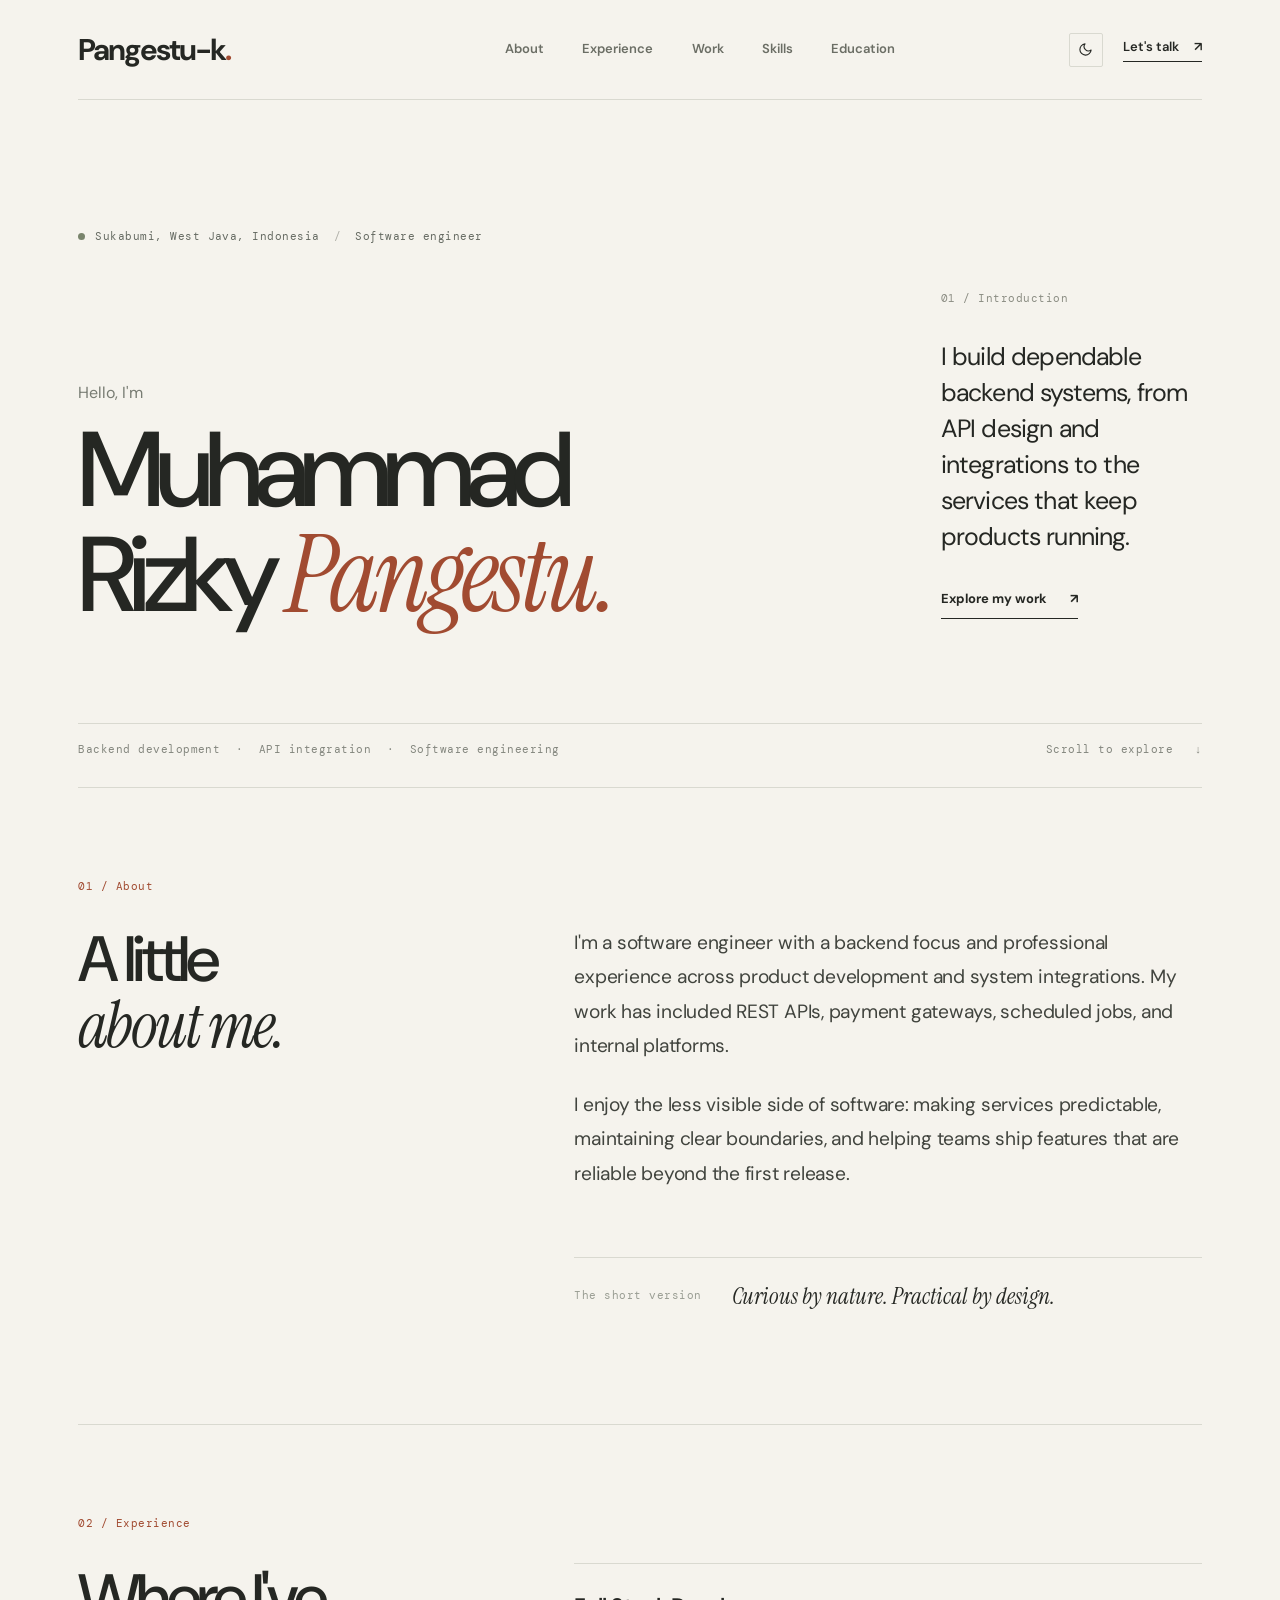
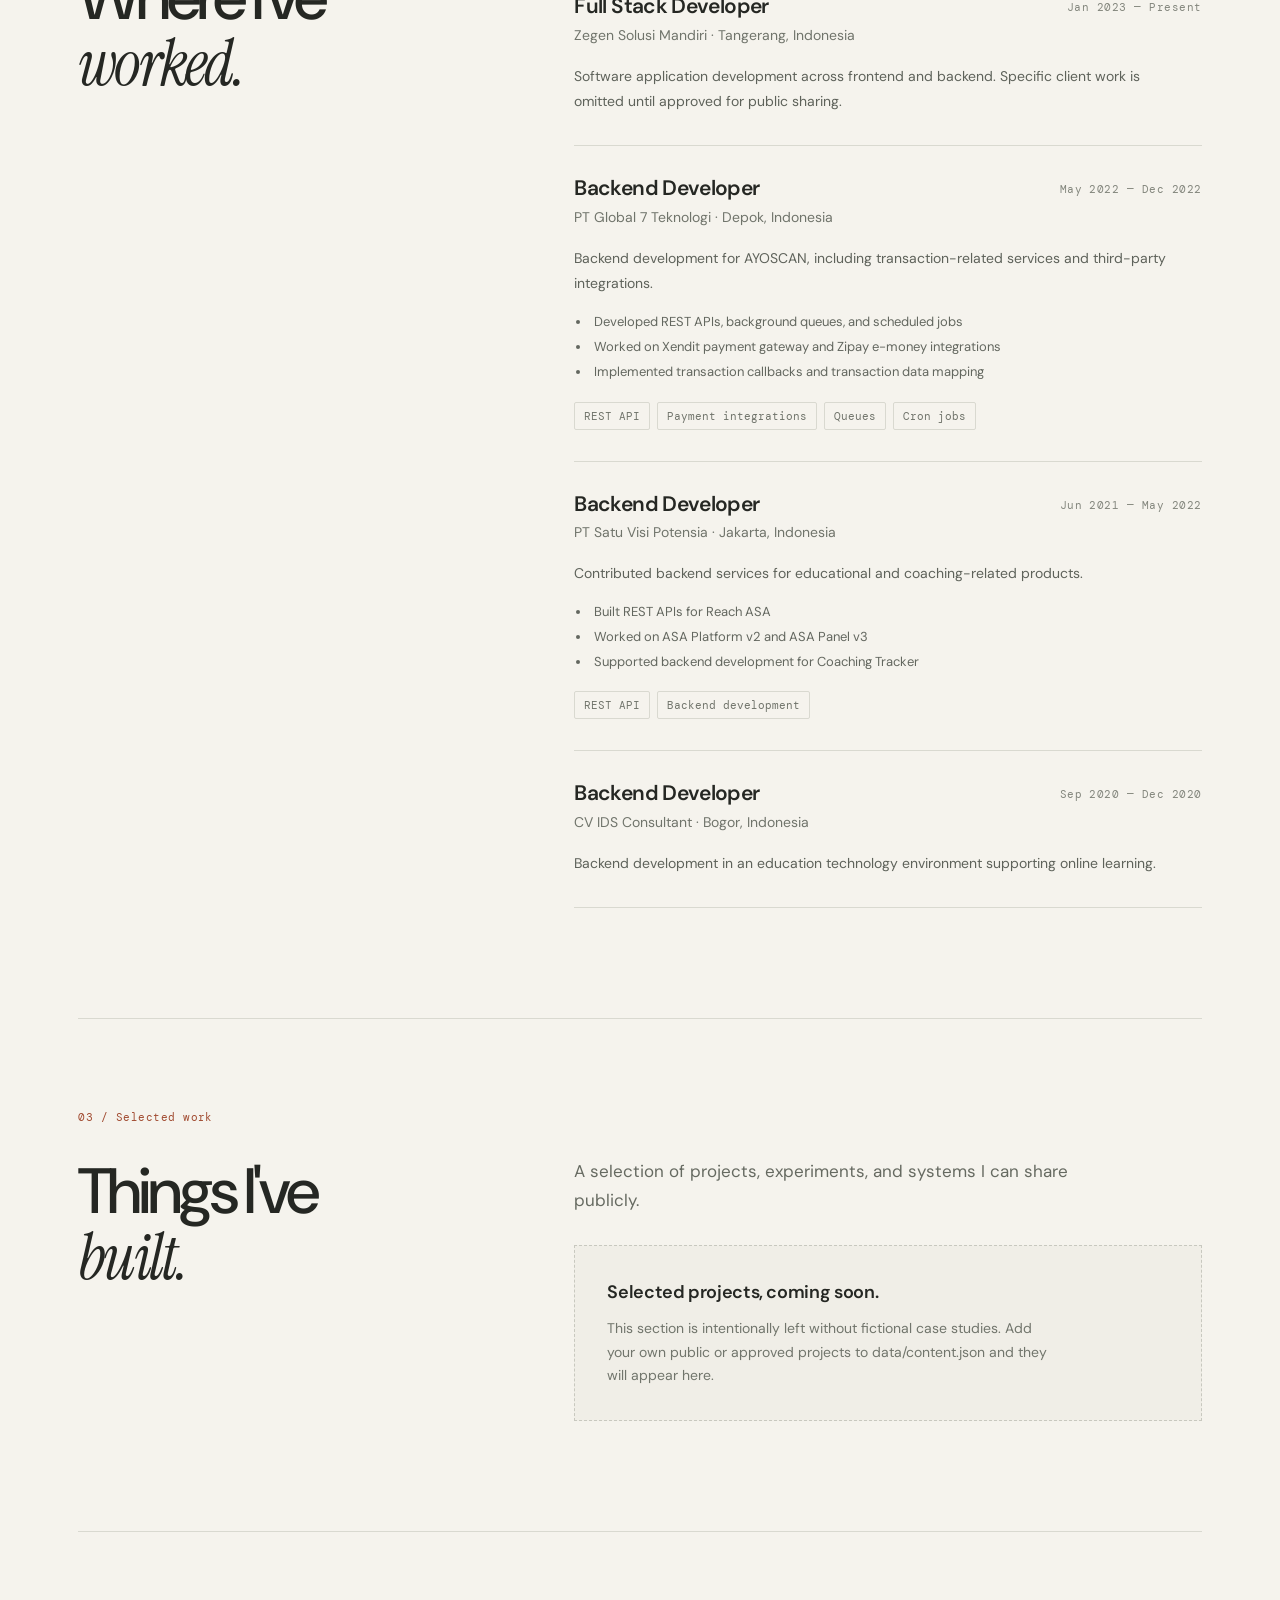
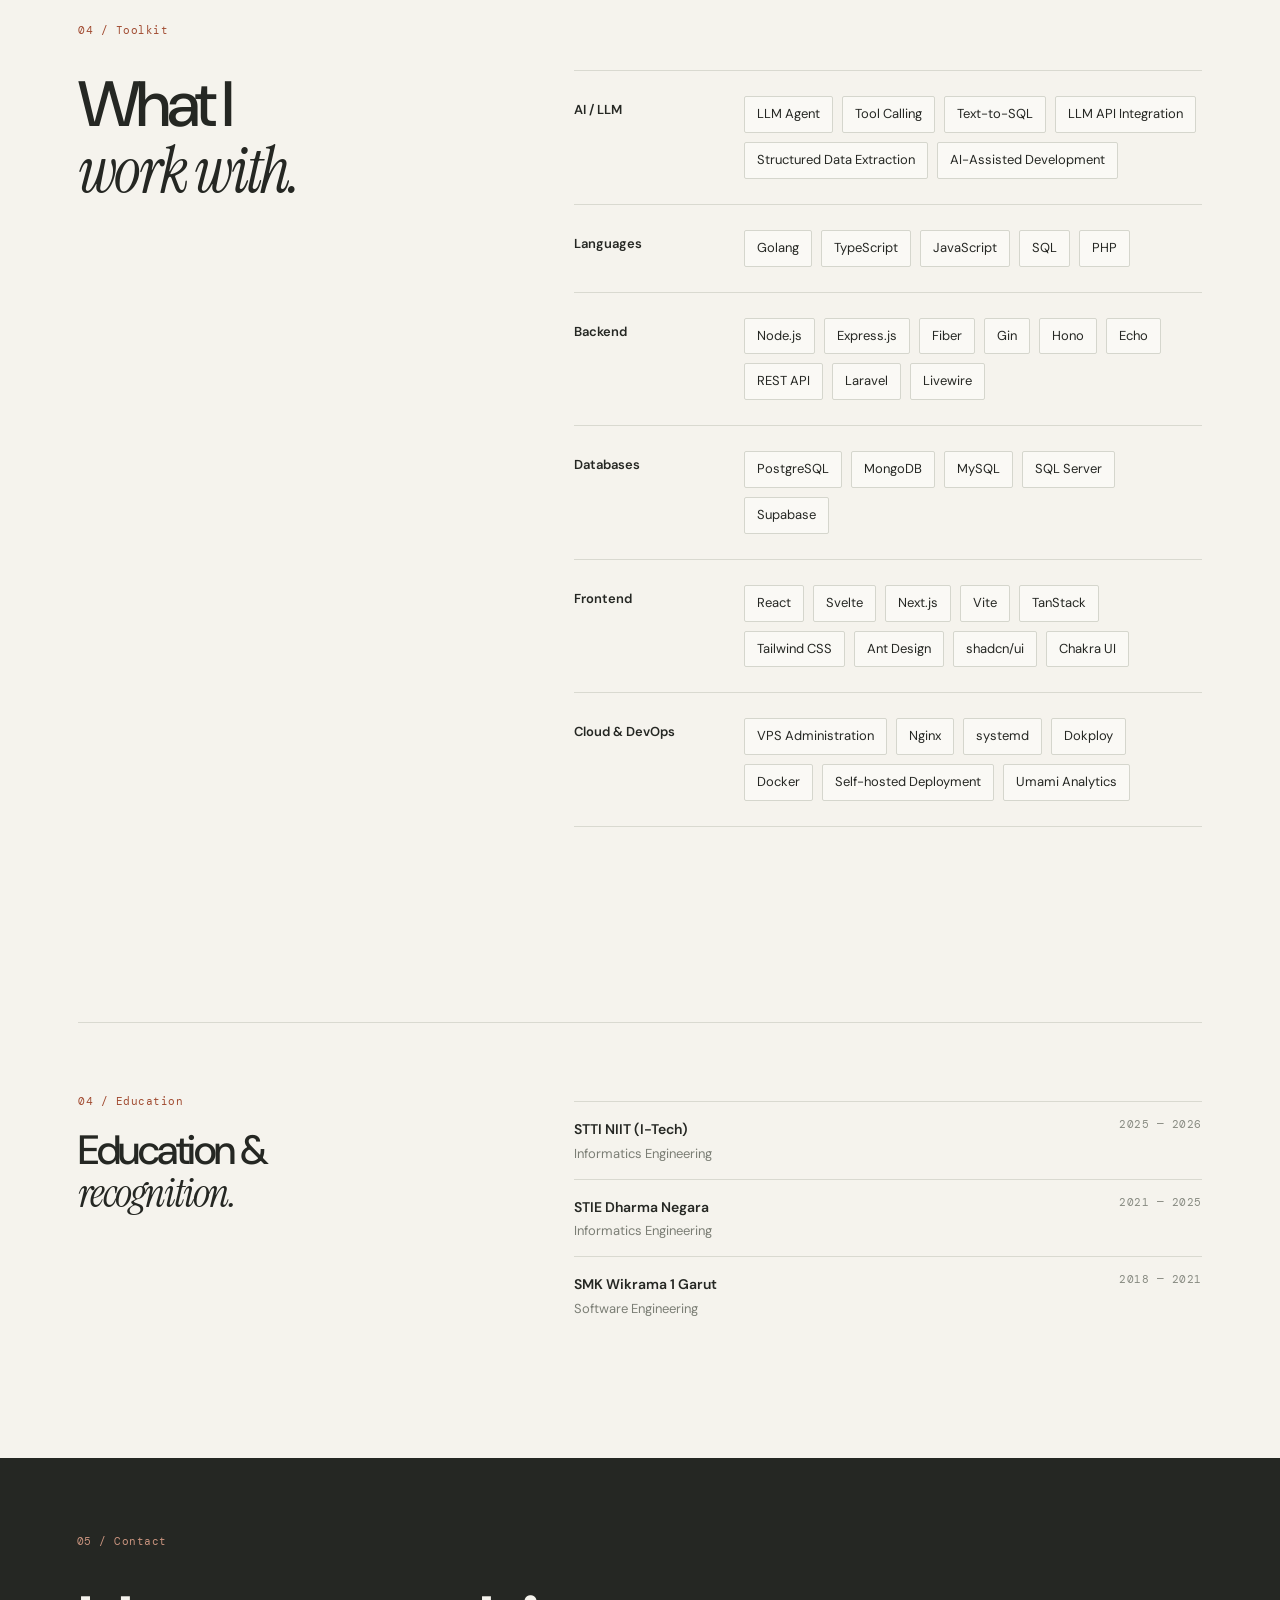
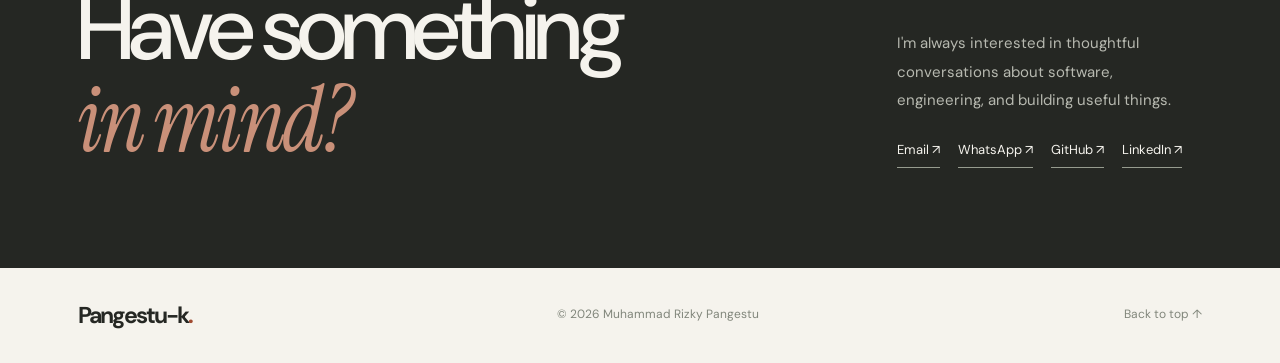
==== index.html @ a6babdf3 "feat: Add education section and refactor theme toggle layout" ====
<!doctype html>
<html lang="en">
<head>
  <meta charset="utf-8">
  <meta name="viewport" content="width=device-width,initial-scale=1">
  <meta name="theme-color" content="#f5f3ed">
  <meta name="description" content="Portfolio of Muhammad Rizky Pangestu, backend developer and software engineer.">
  <meta property="og:type" content="website">
  <meta property="og:title" content="Muhammad Rizky Pangestu — Software Engineer">
  <meta property="og:description" content="Backend engineering, experience, selected work, and technical skills.">
  <title>Muhammad Rizky Pangestu — Software Engineer</title>
  <link rel="icon" href="assets/favicon.svg" type="image/svg+xml">
  <script>(function(){try{var t=localStorage.getItem('theme');if(t!=='dark'&&t!=='light'){t=window.matchMedia('(prefers-color-scheme: dark)').matches?'dark':'light'}document.documentElement.setAttribute('data-theme',t)}catch(e){}})();</script>
  <link rel="stylesheet" href="styles.css">
  <script src="main.js" defer></script>
</head>
<body>
  <a class="skip-link" href="#main">Skip to content</a>
  <div class="site-shell">
    <header class="topbar" id="top">
      <a href="#top" class="wordmark" aria-label="Back to top">Pangestu-k<span class="wordmark-dot">.</span></a>
      <nav class="navigation" aria-label="Main navigation">
        <a href="#about">About</a>
        <a href="#experience">Experience</a>
        <a href="#work">Work</a>
        <a href="#skills">Skills</a>
        <a href="#education">Education</a>
      </nav>
      <div class="topbar-actions">
        <button class="theme-toggle" id="theme-toggle" type="button" aria-label="Switch to dark mode" aria-pressed="false">
          <svg class="icon-moon" viewBox="0 0 24 24" fill="none" stroke="currentColor" stroke-width="1.8" stroke-linecap="round" stroke-linejoin="round" aria-hidden="true"><path d="M21 12.79A9 9 0 1 1 11.21 3 7 7 0 0 0 21 12.79z"/></svg>
          <svg class="icon-sun" viewBox="0 0 24 24" fill="none" stroke="currentColor" stroke-width="1.8" stroke-linecap="round" stroke-linejoin="round" aria-hidden="true"><circle cx="12" cy="12" r="4"/><path d="M12 2v2m0 16v2M4.93 4.93l1.41 1.41m11.32 11.32 1.41 1.41M2 12h2m16 0h2M4.93 19.07l1.41-1.41M17.66 6.34l1.41-1.41"/></svg>
        </button>
        <a class="nav-contact" href="#contact">Let's talk <span aria-hidden="true">↗</span></a>
      </div>
    </header>
    <main id="main">
      <section class="hero" aria-labelledby="hero-title">
        <div class="hero-eyebrow"><span class="signal" aria-hidden="true"></span><span id="profile-location">Indonesia</span><span class="eyebrow-divider">/</span> Software engineer</div>
        <div class="hero-grid">
          <div>
            <p class="hero-kicker">Hello, I'm</p>
            <h1 id="hero-title">Muhammad<br>Rizky <em>Pangestu.</em></h1>
          </div>
          <div class="hero-aside"><span class="aside-index">01 / Introduction</span><p class="hero-intro" id="hero-intro">Building dependable systems for real-world products.</p><a class="text-link" href="#work">Explore my work <span aria-hidden="true">↗</span></a></div>
        </div>
        <div class="hero-bottom"><span>Backend development <span class="separator">·</span> API integration <span class="separator">·</span> Software engineering</span><span class="scroll-hint">Scroll to explore <span aria-hidden="true">↓</span></span></div>
      </section>
      <section class="section about-section" id="about" aria-labelledby="about-heading">
        <div class="section-heading"><span class="section-number">01 / About</span><h2 id="about-heading">A little<br><em>about me.</em></h2></div>
        <div class="section-content"><div id="about-text" class="prose"><p>I build backend systems and software integrations.</p></div><div class="about-bottom"><span class="micro-label">The short version</span><p>Curious by nature. Practical by design.</p></div></div>
      </section>
      <section class="section experience-section" id="experience" aria-labelledby="experience-heading">
        <div class="section-heading"><span class="section-number">02 / Experience</span><h2 id="experience-heading">Where I've<br><em>worked.</em></h2></div>
        <div class="section-content"><div id="experience-list" class="experience-list" aria-live="polite"></div></div>
      </section>
      <section class="section work-section" id="work" aria-labelledby="work-heading">
        <div class="section-heading"><span class="section-number">03 / Selected work</span><h2 id="work-heading">Things I've<br><em>built.</em></h2></div>
        <div class="section-content"><p class="section-lead">A selection of projects, experiments, and systems I can share publicly.</p><div id="projects-list" class="projects-list"></div></div>
      </section>
      <section class="section skills-section" id="skills" aria-labelledby="skills-heading">
        <div class="section-heading"><span class="section-number">04 / Toolkit</span><h2 id="skills-heading">What I<br><em>work with.</em></h2></div>
        <div class="section-content"><div class="skills-list" id="skills-list"></div></div>
        <div class="additional-block" id="education"><div class="additional-heading"><span class="section-number">04 / Education</span><h3>Education &amp;<br><em>recognition.</em></h3></div><div class="additional-content"><div id="education-list"></div><div id="recognition-list"></div></div></div>
      </section>
      <section class="contact-section" id="contact" aria-labelledby="contact-heading"><span class="section-number">05 / Contact</span><div class="contact-layout"><h2 id="contact-heading">Have something<br><em>in mind?</em></h2><div class="contact-side"><p>I'm always interested in thoughtful conversations about software, engineering, and building useful things.</p><div id="contact-links" class="contact-links"></div></div></div></section>
    </main>
    <footer class="footer"><a href="#top" class="footer-brand">Pangestu-k<span>.</span></a><span>© <span id="year"></span> Muhammad Rizky Pangestu</span><a href="#top">Back to top ↑</a></footer>
  </div>
  <noscript><p class="noscript">This portfolio needs JavaScript to display content from its JSON file.</p></noscript>
</body>
</html>
---- styles.css ----
@import url('https://fonts.googleapis.com/css2?family=DM+Sans:wght@400;500;600;700&family=DM+Mono:wght@400;500&family=Instrument+Serif:ital@0;1&display=swap');
:root{--paper:#f5f3ed;--ink:#252723;--muted:#777a72;--line:#d9d9d0;--accent:#a14b31;--white:#fffdf9;--sans:'DM Sans',Arial,sans-serif;--serif:'Instrument Serif',Georgia,serif;--mono:'DM Mono',monospace}
*{box-sizing:border-box}html{scroll-behavior:smooth;scroll-padding-top:88px}body{margin:0;background:var(--paper);color:var(--ink);font:16px/1.6 var(--sans);-webkit-font-smoothing:antialiased}a{color:inherit;text-decoration:none}button{font:inherit}a:focus-visible,button:focus-visible{outline:2px solid var(--accent);outline-offset:5px}::selection{background:#e2bba9;color:#281a13}.site-shell{max-width:1540px;margin:auto;padding:0 clamp(24px,6.1vw,100px)}.skip-link{position:absolute;top:-80px;left:20px;padding:10px 18px;background:var(--ink);color:#fff;z-index:100}.skip-link:focus{top:10px}.topbar{height:100px;display:flex;align-items:center;justify-content:space-between;border-bottom:1px solid var(--line);gap:18px}.wordmark{font-size:30px;font-weight:700;letter-spacing:-2px;line-height:1}.wordmark-dot,.footer-brand span{color:var(--accent)}.navigation{display:flex;gap:clamp(18px,3vw,45px);margin-left:9%}.navigation a,.nav-contact{font-size:13px;font-weight:600}.navigation a{color:#6b6e65;transition:color .2s}.navigation a:hover,.nav-contact:hover{color:var(--accent)}.nav-contact{border-bottom:1px solid var(--ink);padding-bottom:4px;white-space:nowrap}.nav-contact span{margin-left:12px}.hero{padding:clamp(65px,10vw,146px) 0 28px;min-height:660px;display:flex;flex-direction:column;justify-content:space-between}.hero-eyebrow,.section-number,.micro-label,.aside-index,.scroll-hint,.hero-bottom,.project-number,.project-kind,.experience-date,.education-date{font-family:var(--mono);font-size:11px;letter-spacing:.045em}.hero-eyebrow{display:flex;align-items:center;gap:10px;color:#656a62}.signal{width:7px;height:7px;background:#79846c;border-radius:50%}.eyebrow-divider{color:#b0b0a9;margin:0 4px}.hero-grid{display:grid;grid-template-columns:minmax(0,1.7fr) minmax(230px,.55fr);gap:55px;align-items:end;margin-top:38px}.hero-kicker{font-size:16px;color:#787c73;margin:0 0 12px}h1,h2,h3,p{margin-top:0}.hero h1{font-weight:500;letter-spacing:-.075em;line-height:.99;font-size:clamp(70px,8.3vw,132px);margin:0}.hero h1 em,.section h2 em,.contact-section h2 em{font-family:var(--serif);font-weight:400;letter-spacing:-.043em}.hero h1 em{color:var(--accent)}.hero-aside{padding-bottom:9px}.aside-index{color:#8b8d83}.hero-intro{font-size:clamp(19px,2vw,25px);line-height:1.44;letter-spacing:-.033em;margin:30px 0}.text-link{display:inline-flex;align-items:center;gap:23px;font-size:13px;font-weight:700;border-bottom:1px solid var(--ink);padding-bottom:8px}.text-link:hover{color:var(--accent);border-color:var(--accent)}.hero-bottom{margin-top:95px;border-top:1px solid var(--line);padding-top:17px;display:flex;justify-content:space-between;color:#83867e}.separator{padding:0 8px}.scroll-hint{white-space:nowrap}.scroll-hint span{margin-left:14px}.section{border-top:1px solid var(--line);padding:90px 0 110px;display:grid;grid-template-columns:minmax(235px,.85fr) minmax(0,1.4fr);gap:clamp(40px,9vw,160px)}.section-number{display:block;color:var(--accent);margin-bottom:32px}.section h2,.contact-section h2{font-weight:500;letter-spacing:-.062em;font-size:clamp(47px,5vw,78px);line-height:1.03;margin:0}.section-content{padding-top:48px}.prose p{font-size:clamp(17px,1.5vw,20px);line-height:1.8;letter-spacing:-.012em;margin-bottom:24px;color:#41443e}.about-bottom{display:flex;align-items:center;gap:30px;border-top:1px solid var(--line);margin-top:65px;padding-top:20px}.micro-label{color:#999d93;white-space:nowrap}.about-bottom p{margin:0;font-family:var(--serif);font-size:23px;font-style:italic}.experience-list{border-top:1px solid var(--line)}.experience-item{border-bottom:1px solid var(--line);padding:29px 0 31px}.experience-header{display:grid;grid-template-columns:1fr auto;align-items:start;gap:12px}.experience-role{font-size:21px;font-weight:600;letter-spacing:-.03em;line-height:1.3;margin:0 0 3px}.experience-company{color:#70746b;font-size:14px}.experience-date{color:#83867d;white-space:nowrap;text-align:right;margin-top:6px}.experience-description{font-size:14px;color:#5e625a;max-width:600px;line-height:1.8;margin:18px 0 0}.highlights{padding-left:17px;margin:14px 0 0;color:#63675f;font-size:13px;line-height:1.9}.highlights li{padding-left:3px}.pill-row{display:flex;flex-wrap:wrap;gap:7px;margin-top:17px}.pill{font:11px var(--mono);color:#70746b;border:1px solid #d9d9d0;padding:6px 9px;border-radius:2px}.section-lead{font-size:17px;color:#666a61;line-height:1.7;margin-bottom:30px;max-width:500px}.projects-list{display:grid;gap:14px}.project-card{border:1px solid var(--line);background:#faf9f4;padding:25px 26px;transition:border-color .2s,transform .2s}.project-card:hover{border-color:#a9a99f;transform:translateY(-2px)}.project-top{display:flex;justify-content:space-between;gap:12px}.project-number,.project-kind{color:var(--accent)}.project-title{font-size:25px;letter-spacing:-.04em;font-weight:600;margin:19px 0 10px}.project-description{font-size:14px;color:#62665e;line-height:1.75}.project-links{display:flex;gap:20px;margin-top:20px}.project-links a{font-size:12px;font-weight:700;text-decoration:underline;text-underline-offset:5px}.empty-projects{background:#f0eee7;border:1px dashed #c8c8bf;padding:32px}.empty-projects strong{font-size:18px;font-weight:600;letter-spacing:-.02em}.empty-projects p{font-size:14px;color:#71756c;max-width:440px;margin:10px 0 0;line-height:1.7}.skill-group{display:grid;grid-template-columns:155px 1fr;gap:15px;padding:25px 0;border-bottom:1px solid var(--line)}.skill-group:first-child{border-top:1px solid var(--line)}.skill-group h3{font-size:13px;font-weight:600;margin:4px 0}.skill-items{display:flex;flex-wrap:wrap;gap:9px}.skill-item{font-size:13px;padding:7px 12px;border:1px solid #d5d6cd;background:#faf9f5;border-radius:2px}.additional-block{grid-column:1/-1;display:grid;grid-template-columns:minmax(235px,.85fr) minmax(0,1.4fr);gap:clamp(40px,9vw,160px);align-items:start;border-top:1px solid var(--line);margin-top:80px;padding-top:70px}.additional-block h3{font-weight:500;letter-spacing:-.06em;font-size:clamp(32px,3.2vw,50px);line-height:1.05;margin:0}.additional-block h3 em{font-family:var(--serif);font-weight:400;letter-spacing:-.043em}.additional-heading .section-number{margin-bottom:18px}.additional-content{padding-top:8px}.education-item{display:grid;grid-template-columns:1fr auto;gap:15px;padding:14px 0;border-top:1px solid var(--line)}.education-item strong{font-size:14px;font-weight:600}.education-item p{margin:2px 0 0;font-size:13px;color:#7b7e75}.education-date{color:#888b82}.recognition{padding-top:20px;color:#666a61;font-size:13px}.recognition strong{color:var(--ink)}.contact-section{background:var(--ink);color:var(--paper);padding:75px clamp(24px,6vw,80px) 100px;margin:15px calc(-1 * clamp(24px,6.1vw,100px)) 0}.contact-section .section-number{color:#c8937e}.contact-layout{display:grid;grid-template-columns:1.5fr .6fr;gap:55px;align-items:end}.contact-section h2{font-size:clamp(60px,7vw,106px)}.contact-section h2 em{color:#c99079}.contact-side p{color:#b7b9b0;font-size:15px;line-height:1.9}.contact-links{display:flex;flex-wrap:wrap;gap:18px;margin-top:25px}.contact-links a{font-size:13px;border-bottom:1px solid #969b8e;padding-bottom:6px}.contact-links a:hover{color:#dfae95}.footer{min-height:95px;display:flex;align-items:center;justify-content:space-between;gap:15px;font-size:12px;color:#81867b}.footer-brand{font-size:23px;font-weight:700;letter-spacing:-2px;color:var(--ink)}.footer a:last-child:hover{color:var(--accent)}.noscript{padding:20px;text-align:center} @media(max-width:900px){.hero-grid{grid-template-columns:1fr;gap:45px}.hero{min-height:auto}.hero-aside{max-width:470px}.hero-intro{margin:16px 0 20px}.section{grid-template-columns:1fr;gap:10px;padding:75px 0}.section-content{padding-top:16px}.section-number{margin-bottom:20px}.additional-block{grid-template-columns:1fr;gap:14px;margin-top:50px;padding-top:50px}.contact-layout{grid-template-columns:1fr}.hero-bottom{margin-top:75px}}@media(max-width:610px){.site-shell{padding:0 22px}.topbar{height:auto;flex-wrap:wrap;row-gap:0;padding-bottom:14px}.wordmark{font-size:24px}.navigation{order:3;width:100%;justify-content:space-between;gap:8px;margin:14px 0 0;padding-top:13px}.navigation a{font-size:11px;white-space:nowrap}.nav-contact{font-size:12px}.theme-toggle{width:30px;height:30px}.hero{padding:74px 0 26px}.hero h1{font-size:clamp(53px,13.2vw,80px)}.hero-grid{gap:29px}.hero-bottom{display:block;margin-top:60px;line-height:2}.scroll-hint{display:none}.section{padding:65px 0 75px}.section h2{font-size:59px}.experience-header{grid-template-columns:1fr}.experience-date{text-align:left;margin-top:3px}.skill-group{grid-template-columns:1fr;gap:8px}.contact-section{margin-left:-22px;margin-right:-22px;padding:65px 22px 75px}.contact-section h2{font-size:clamp(54px,11.5vw,78px)}.footer{flex-wrap:wrap;padding:22px 0;justify-content:flex-start}.footer a:last-child{margin-left:auto}.about-bottom{align-items:flex-start;flex-direction:column;gap:8px}}@media(prefers-reduced-motion:reduce){html{scroll-behavior:auto}*,*:before,*:after{transition:none!important;animation:none!important}}
.theme-toggle{background:none;border:1px solid var(--line);color:var(--ink);width:34px;height:34px;display:inline-flex;align-items:center;justify-content:center;cursor:pointer;border-radius:2px;padding:0;transition:color .2s,border-color .2s}.theme-toggle:hover{color:var(--accent);border-color:var(--accent)}.theme-toggle svg{width:15px;height:15px}.icon-sun{display:none}[data-theme="dark"] .icon-sun{display:block}[data-theme="dark"] .icon-moon{display:none}.topbar-actions{display:flex;align-items:center;gap:20px}body{transition:background-color .3s,color .3s}
[data-theme="dark"]{color-scheme:dark;--paper:#151713;--ink:#e4e2d8;--line:#2f322a;--accent:#c98d6b}
[data-theme="dark"] ::selection{background:#55372a;color:#f2e5da}[data-theme="dark"] .skip-link{color:#151713}[data-theme="dark"] .navigation a{color:#9fa296}[data-theme="dark"] .hero-eyebrow{color:#9a9d90}[data-theme="dark"] .signal{background:#8a957c}[data-theme="dark"] .eyebrow-divider{color:#5f6158}[data-theme="dark"] .hero-kicker{color:#9da094}[data-theme="dark"] .aside-index{color:#94968c}[data-theme="dark"] .hero-bottom{color:#8f9287}[data-theme="dark"] .prose p{color:#c6c4b9}[data-theme="dark"] .micro-label{color:#7f8276}[data-theme="dark"] .experience-company{color:#a2a598}[data-theme="dark"] .experience-date{color:#8f9287}[data-theme="dark"] .experience-description{color:#b3b5a9}[data-theme="dark"] .highlights{color:#adb0a3}[data-theme="dark"] .pill{color:#a8aba0;border-color:#3a3d34}[data-theme="dark"] .section-lead{color:#a8aba0}[data-theme="dark"] .project-card{background:#1b1d18}[data-theme="dark"] .project-card:hover{border-color:#4b4e44}[data-theme="dark"] .project-description{color:#b0b2a6}[data-theme="dark"] .empty-projects{background:#1d1f1a;border-color:#45483e}[data-theme="dark"] .empty-projects p{color:#9b9e92}[data-theme="dark"] .skill-item{border-color:#3a3d34;background:#1b1d19}[data-theme="dark"] .education-item p{color:#999c90}[data-theme="dark"] .education-date{color:#92958a}[data-theme="dark"] .recognition{color:#a8aba0}[data-theme="dark"] .footer{color:#8d9085}[data-theme="dark"] .contact-section{background:#1a1c17;color:#eceade}
@media(max-width:610px){.navigation{flex-wrap:nowrap;overflow-x:auto;scrollbar-width:none}.navigation::-webkit-scrollbar{display:none}}
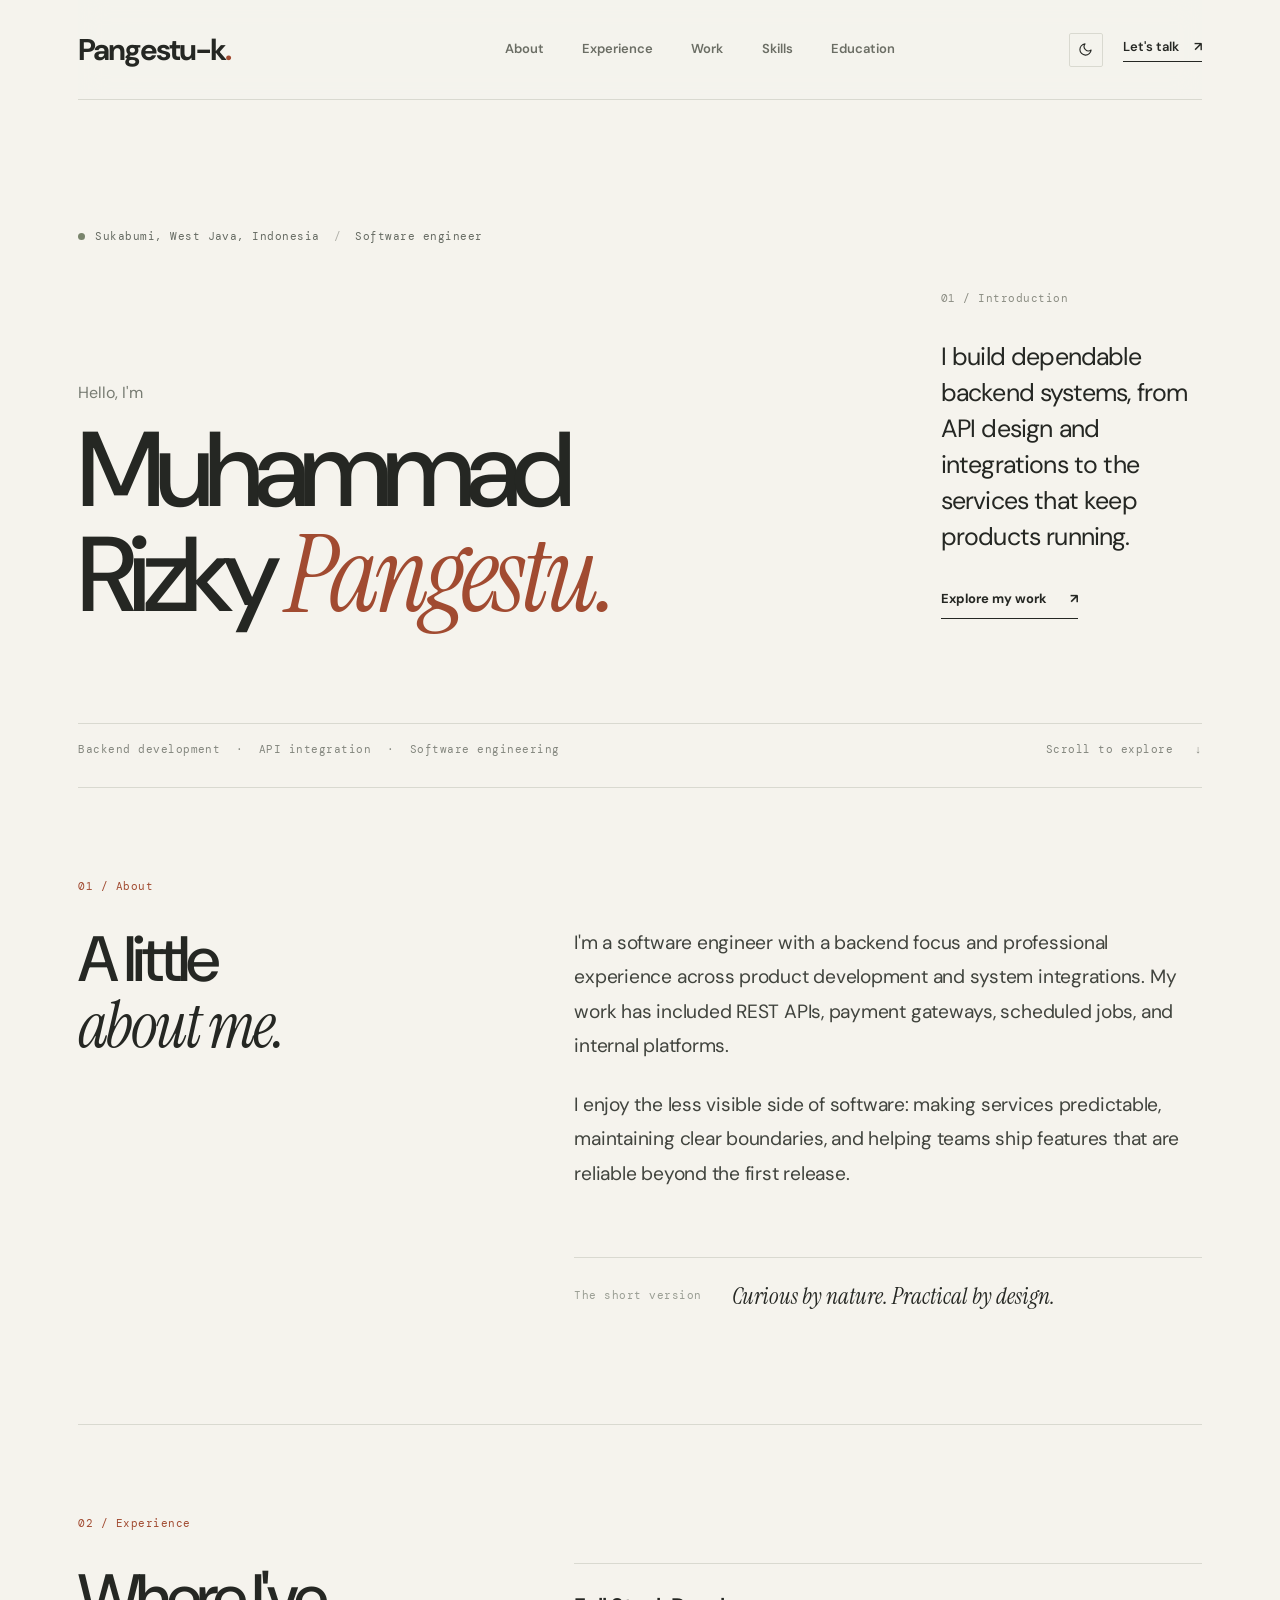
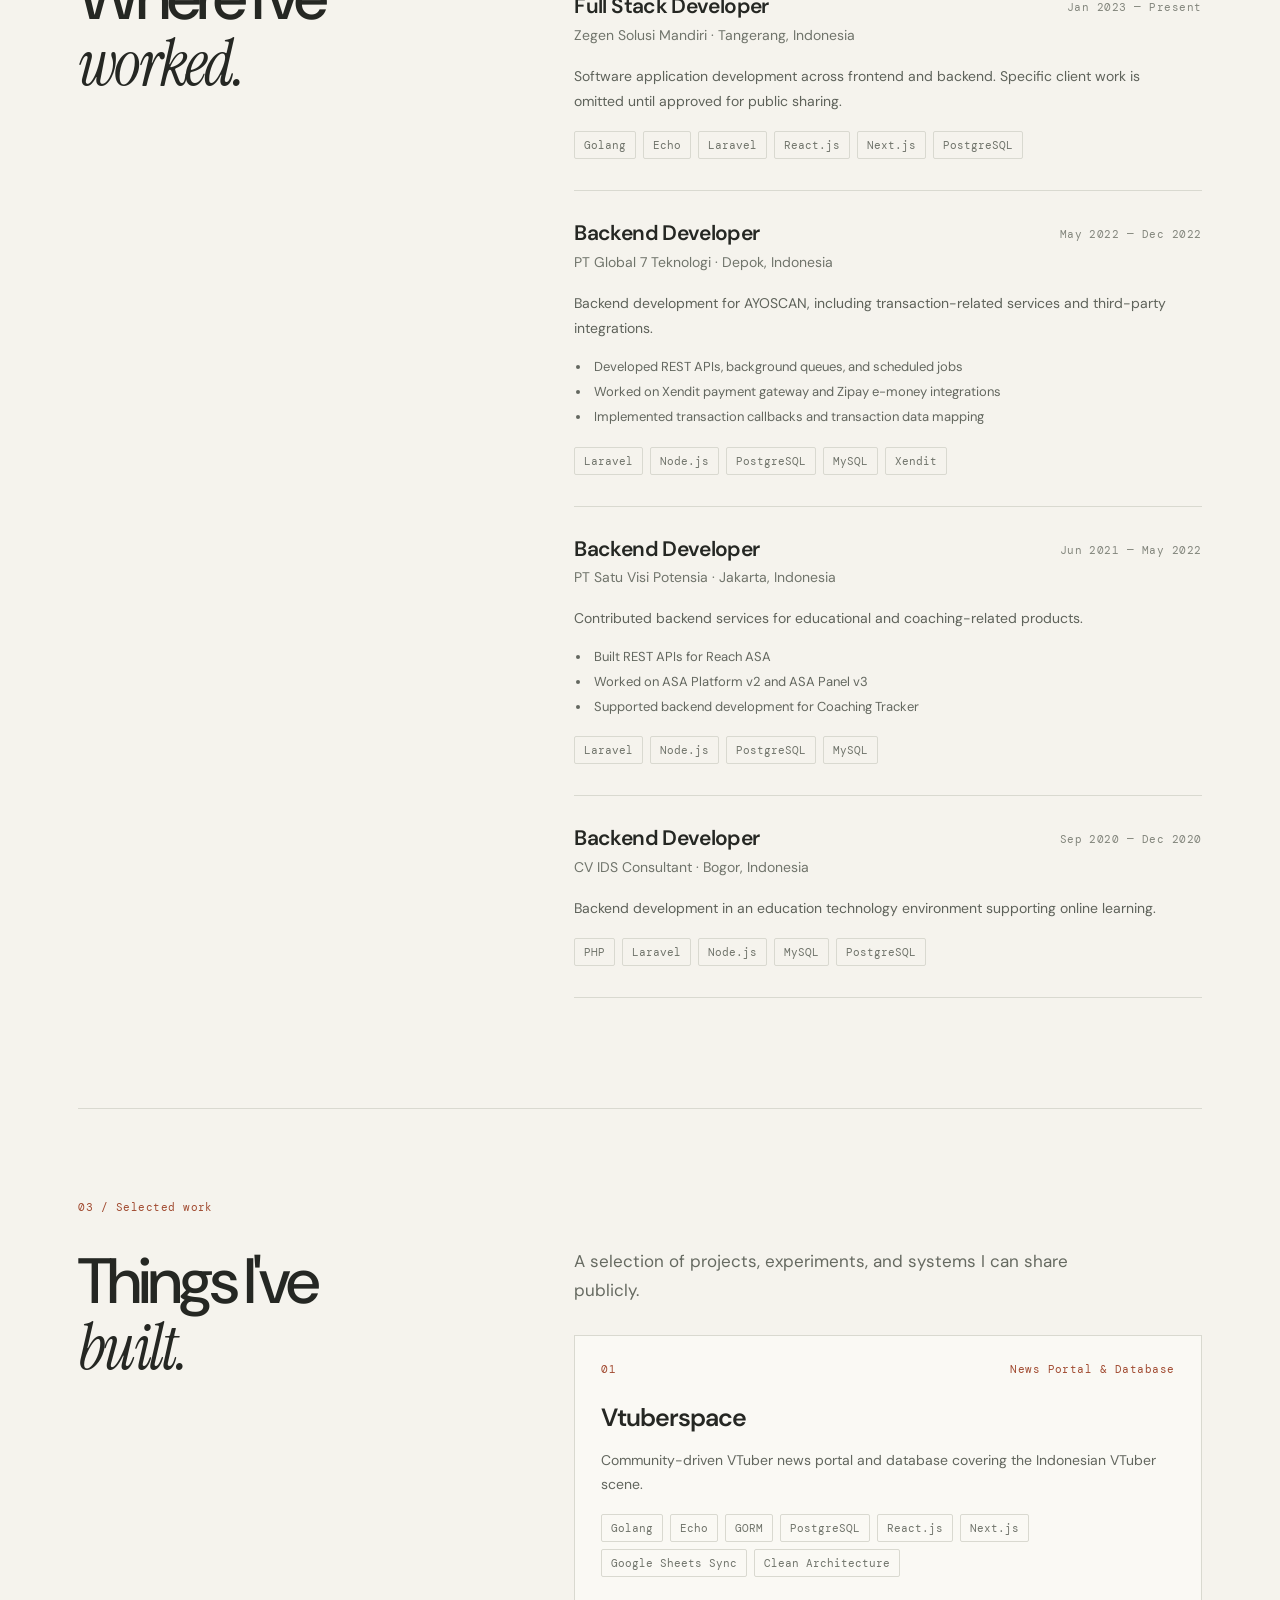
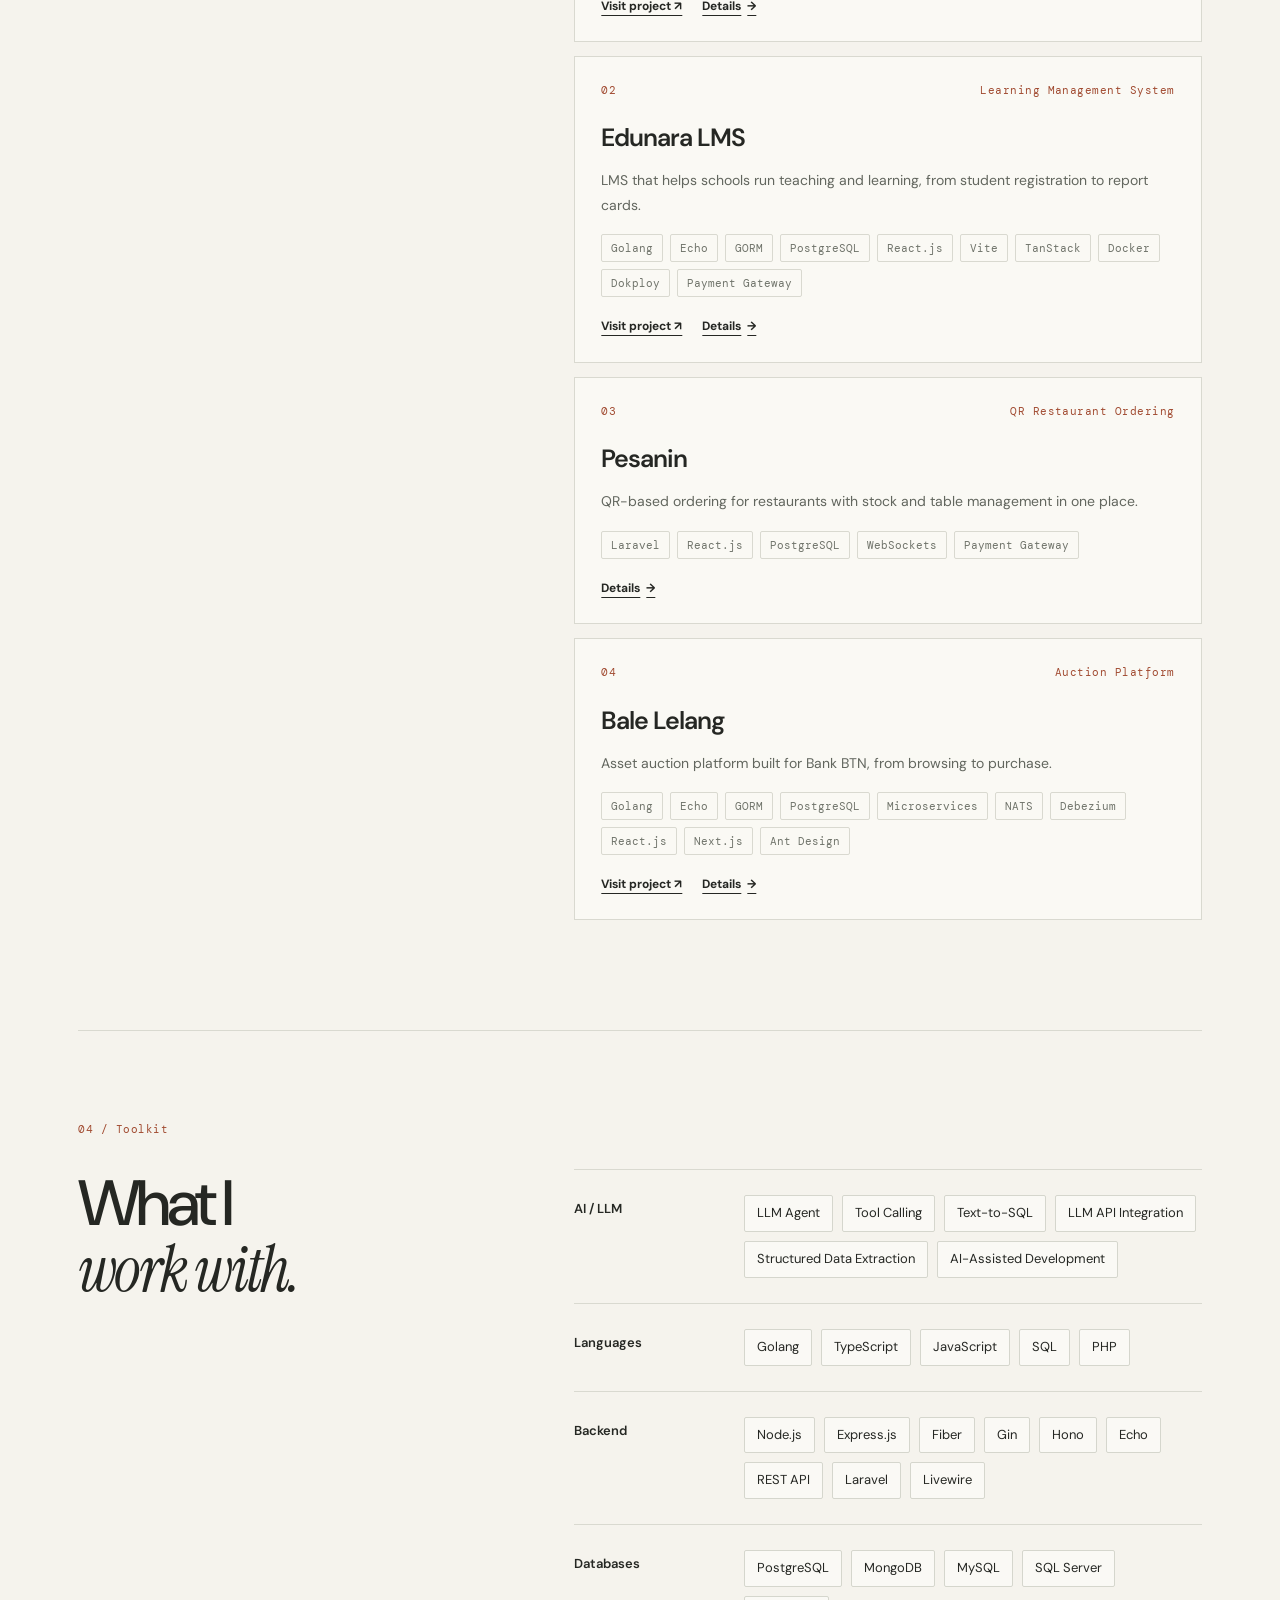
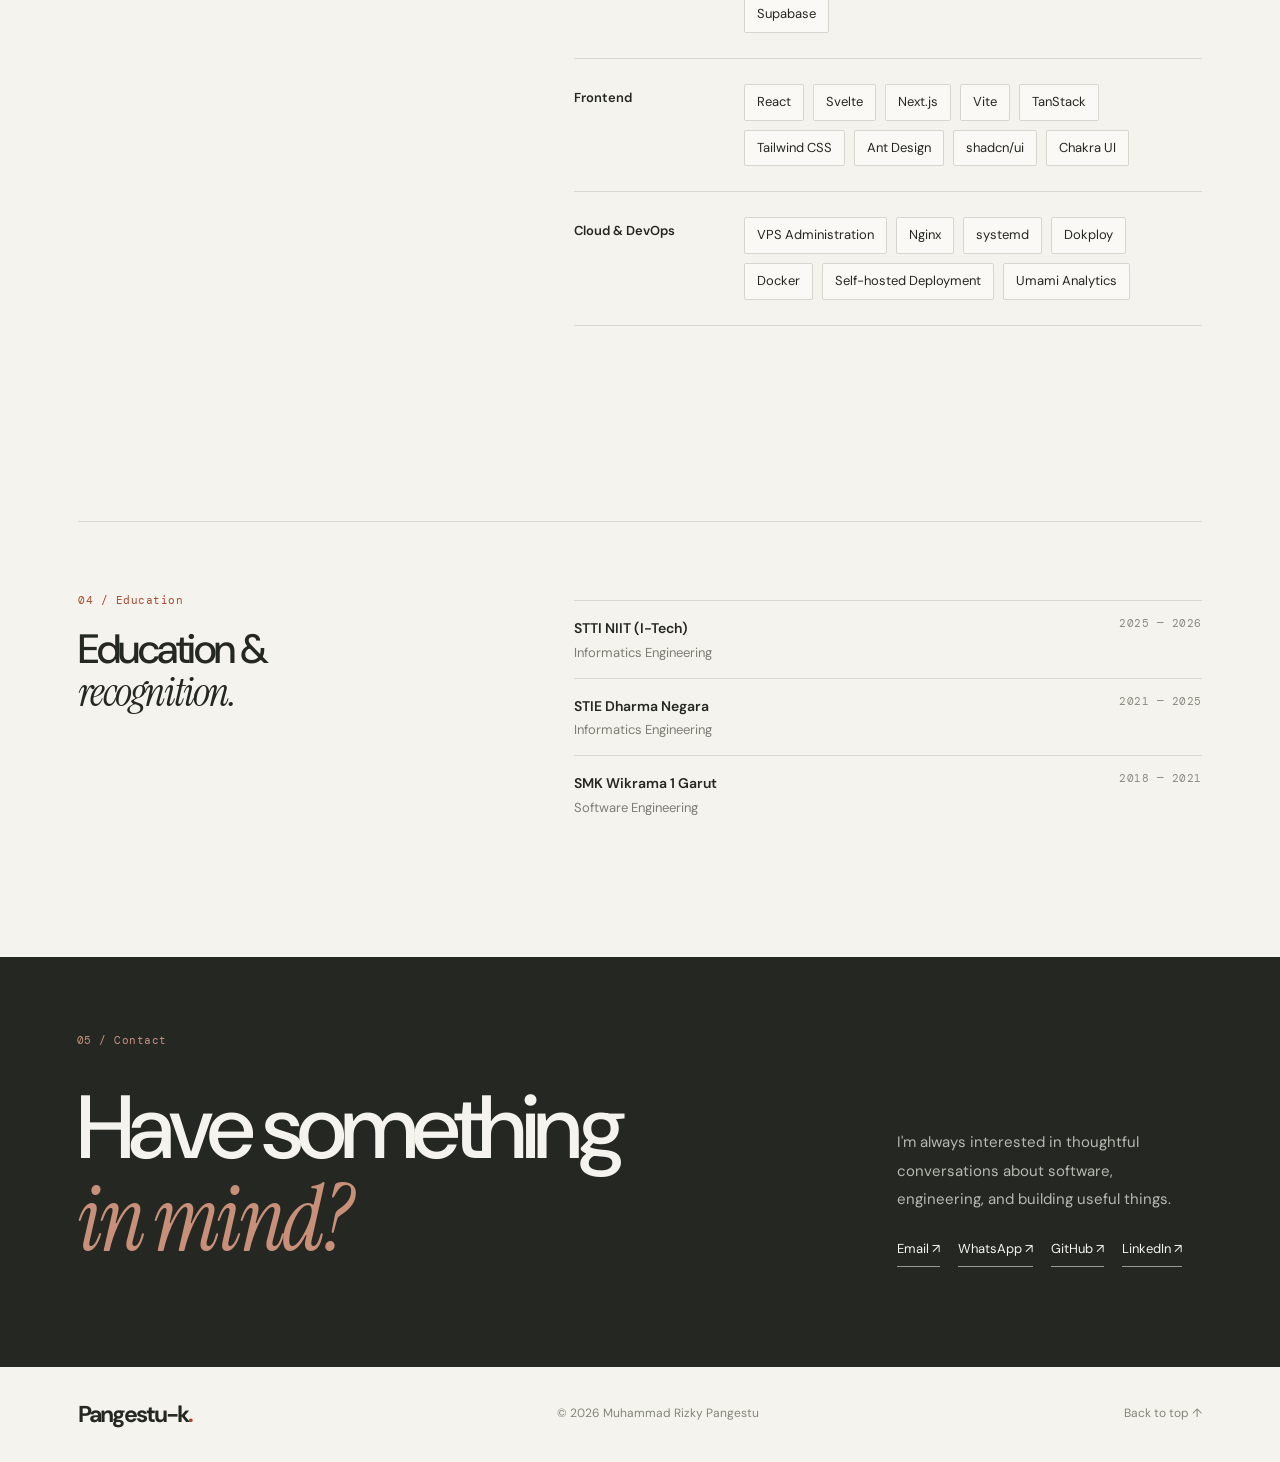
==== commit b664d2e8: "feat: Add project modal for detailed project view and enhance project card interactions" ====
--- a/index.html
+++ b/index.html
@@ -67,6 +67,18 @@
     </main>
     <footer class="footer"><a href="#top" class="footer-brand">Pangestu-k<span>.</span></a><span>© <span id="year"></span> Muhammad Rizky Pangestu</span><a href="#top">Back to top ↑</a></footer>
   </div>
+  <dialog class="project-modal" id="project-modal" aria-labelledby="modal-title">
+    <div class="project-modal-inner">
+      <header class="modal-top">
+        <div><span class="project-kind" id="modal-kind"></span><h3 id="modal-title"></h3></div>
+        <button class="modal-close" id="modal-close" type="button" aria-label="Close details">×</button>
+      </header>
+      <p class="modal-description" id="modal-description"></p>
+      <div class="modal-section" id="modal-features-wrap"><h4>Key features</h4><ul class="modal-features" id="modal-features"></ul></div>
+      <div class="modal-section"><h4>Stack</h4><div class="pill-row" id="modal-stack"></div></div>
+      <div class="project-links" id="modal-links"></div>
+    </div>
+  </dialog>
   <noscript><p class="noscript">This portfolio needs JavaScript to display content from its JSON file.</p></noscript>
 </body>
 </html>
--- a/styles.css
+++ b/styles.css
@@ -1,7 +1,13 @@
 @import url('https://fonts.googleapis.com/css2?family=DM+Sans:wght@400;500;600;700&family=DM+Mono:wght@400;500&family=Instrument+Serif:ital@0;1&display=swap');
 :root{--paper:#f5f3ed;--ink:#252723;--muted:#777a72;--line:#d9d9d0;--accent:#a14b31;--white:#fffdf9;--sans:'DM Sans',Arial,sans-serif;--serif:'Instrument Serif',Georgia,serif;--mono:'DM Mono',monospace}
-*{box-sizing:border-box}html{scroll-behavior:smooth;scroll-padding-top:88px}body{margin:0;background:var(--paper);color:var(--ink);font:16px/1.6 var(--sans);-webkit-font-smoothing:antialiased}a{color:inherit;text-decoration:none}button{font:inherit}a:focus-visible,button:focus-visible{outline:2px solid var(--accent);outline-offset:5px}::selection{background:#e2bba9;color:#281a13}.site-shell{max-width:1540px;margin:auto;padding:0 clamp(24px,6.1vw,100px)}.skip-link{position:absolute;top:-80px;left:20px;padding:10px 18px;background:var(--ink);color:#fff;z-index:100}.skip-link:focus{top:10px}.topbar{height:100px;display:flex;align-items:center;justify-content:space-between;border-bottom:1px solid var(--line);gap:18px}.wordmark{font-size:30px;font-weight:700;letter-spacing:-2px;line-height:1}.wordmark-dot,.footer-brand span{color:var(--accent)}.navigation{display:flex;gap:clamp(18px,3vw,45px);margin-left:9%}.navigation a,.nav-contact{font-size:13px;font-weight:600}.navigation a{color:#6b6e65;transition:color .2s}.navigation a:hover,.nav-contact:hover{color:var(--accent)}.nav-contact{border-bottom:1px solid var(--ink);padding-bottom:4px;white-space:nowrap}.nav-contact span{margin-left:12px}.hero{padding:clamp(65px,10vw,146px) 0 28px;min-height:660px;display:flex;flex-direction:column;justify-content:space-between}.hero-eyebrow,.section-number,.micro-label,.aside-index,.scroll-hint,.hero-bottom,.project-number,.project-kind,.experience-date,.education-date{font-family:var(--mono);font-size:11px;letter-spacing:.045em}.hero-eyebrow{display:flex;align-items:center;gap:10px;color:#656a62}.signal{width:7px;height:7px;background:#79846c;border-radius:50%}.eyebrow-divider{color:#b0b0a9;margin:0 4px}.hero-grid{display:grid;grid-template-columns:minmax(0,1.7fr) minmax(230px,.55fr);gap:55px;align-items:end;margin-top:38px}.hero-kicker{font-size:16px;color:#787c73;margin:0 0 12px}h1,h2,h3,p{margin-top:0}.hero h1{font-weight:500;letter-spacing:-.075em;line-height:.99;font-size:clamp(70px,8.3vw,132px);margin:0}.hero h1 em,.section h2 em,.contact-section h2 em{font-family:var(--serif);font-weight:400;letter-spacing:-.043em}.hero h1 em{color:var(--accent)}.hero-aside{padding-bottom:9px}.aside-index{color:#8b8d83}.hero-intro{font-size:clamp(19px,2vw,25px);line-height:1.44;letter-spacing:-.033em;margin:30px 0}.text-link{display:inline-flex;align-items:center;gap:23px;font-size:13px;font-weight:700;border-bottom:1px solid var(--ink);padding-bottom:8px}.text-link:hover{color:var(--accent);border-color:var(--accent)}.hero-bottom{margin-top:95px;border-top:1px solid var(--line);padding-top:17px;display:flex;justify-content:space-between;color:#83867e}.separator{padding:0 8px}.scroll-hint{white-space:nowrap}.scroll-hint span{margin-left:14px}.section{border-top:1px solid var(--line);padding:90px 0 110px;display:grid;grid-template-columns:minmax(235px,.85fr) minmax(0,1.4fr);gap:clamp(40px,9vw,160px)}.section-number{display:block;color:var(--accent);margin-bottom:32px}.section h2,.contact-section h2{font-weight:500;letter-spacing:-.062em;font-size:clamp(47px,5vw,78px);line-height:1.03;margin:0}.section-content{padding-top:48px}.prose p{font-size:clamp(17px,1.5vw,20px);line-height:1.8;letter-spacing:-.012em;margin-bottom:24px;color:#41443e}.about-bottom{display:flex;align-items:center;gap:30px;border-top:1px solid var(--line);margin-top:65px;padding-top:20px}.micro-label{color:#999d93;white-space:nowrap}.about-bottom p{margin:0;font-family:var(--serif);font-size:23px;font-style:italic}.experience-list{border-top:1px solid var(--line)}.experience-item{border-bottom:1px solid var(--line);padding:29px 0 31px}.experience-header{display:grid;grid-template-columns:1fr auto;align-items:start;gap:12px}.experience-role{font-size:21px;font-weight:600;letter-spacing:-.03em;line-height:1.3;margin:0 0 3px}.experience-company{color:#70746b;font-size:14px}.experience-date{color:#83867d;white-space:nowrap;text-align:right;margin-top:6px}.experience-description{font-size:14px;color:#5e625a;max-width:600px;line-height:1.8;margin:18px 0 0}.highlights{padding-left:17px;margin:14px 0 0;color:#63675f;font-size:13px;line-height:1.9}.highlights li{padding-left:3px}.pill-row{display:flex;flex-wrap:wrap;gap:7px;margin-top:17px}.pill{font:11px var(--mono);color:#70746b;border:1px solid #d9d9d0;padding:6px 9px;border-radius:2px}.section-lead{font-size:17px;color:#666a61;line-height:1.7;margin-bottom:30px;max-width:500px}.projects-list{display:grid;gap:14px}.project-card{border:1px solid var(--line);background:#faf9f4;padding:25px 26px;transition:border-color .2s,transform .2s}.project-card:hover{border-color:#a9a99f;transform:translateY(-2px)}.project-top{display:flex;justify-content:space-between;gap:12px}.project-number,.project-kind{color:var(--accent)}.project-title{font-size:25px;letter-spacing:-.04em;font-weight:600;margin:19px 0 10px}.project-description{font-size:14px;color:#62665e;line-height:1.75}.project-links{display:flex;gap:20px;margin-top:20px}.project-links a{font-size:12px;font-weight:700;text-decoration:underline;text-underline-offset:5px}.empty-projects{background:#f0eee7;border:1px dashed #c8c8bf;padding:32px}.empty-projects strong{font-size:18px;font-weight:600;letter-spacing:-.02em}.empty-projects p{font-size:14px;color:#71756c;max-width:440px;margin:10px 0 0;line-height:1.7}.skill-group{display:grid;grid-template-columns:155px 1fr;gap:15px;padding:25px 0;border-bottom:1px solid var(--line)}.skill-group:first-child{border-top:1px solid var(--line)}.skill-group h3{font-size:13px;font-weight:600;margin:4px 0}.skill-items{display:flex;flex-wrap:wrap;gap:9px}.skill-item{font-size:13px;padding:7px 12px;border:1px solid #d5d6cd;background:#faf9f5;border-radius:2px}.additional-block{grid-column:1/-1;display:grid;grid-template-columns:minmax(235px,.85fr) minmax(0,1.4fr);gap:clamp(40px,9vw,160px);align-items:start;border-top:1px solid var(--line);margin-top:80px;padding-top:70px}.additional-block h3{font-weight:500;letter-spacing:-.06em;font-size:clamp(32px,3.2vw,50px);line-height:1.05;margin:0}.additional-block h3 em{font-family:var(--serif);font-weight:400;letter-spacing:-.043em}.additional-heading .section-number{margin-bottom:18px}.additional-content{padding-top:8px}.education-item{display:grid;grid-template-columns:1fr auto;gap:15px;padding:14px 0;border-top:1px solid var(--line)}.education-item strong{font-size:14px;font-weight:600}.education-item p{margin:2px 0 0;font-size:13px;color:#7b7e75}.education-date{color:#888b82}.recognition{padding-top:20px;color:#666a61;font-size:13px}.recognition strong{color:var(--ink)}.contact-section{background:var(--ink);color:var(--paper);padding:75px clamp(24px,6vw,80px) 100px;margin:15px calc(-1 * clamp(24px,6.1vw,100px)) 0}.contact-section .section-number{color:#c8937e}.contact-layout{display:grid;grid-template-columns:1.5fr .6fr;gap:55px;align-items:end}.contact-section h2{font-size:clamp(60px,7vw,106px)}.contact-section h2 em{color:#c99079}.contact-side p{color:#b7b9b0;font-size:15px;line-height:1.9}.contact-links{display:flex;flex-wrap:wrap;gap:18px;margin-top:25px}.contact-links a{font-size:13px;border-bottom:1px solid #969b8e;padding-bottom:6px}.contact-links a:hover{color:#dfae95}.footer{min-height:95px;display:flex;align-items:center;justify-content:space-between;gap:15px;font-size:12px;color:#81867b}.footer-brand{font-size:23px;font-weight:700;letter-spacing:-2px;color:var(--ink)}.footer a:last-child:hover{color:var(--accent)}.noscript{padding:20px;text-align:center} @media(max-width:900px){.hero-grid{grid-template-columns:1fr;gap:45px}.hero{min-height:auto}.hero-aside{max-width:470px}.hero-intro{margin:16px 0 20px}.section{grid-template-columns:1fr;gap:10px;padding:75px 0}.section-content{padding-top:16px}.section-number{margin-bottom:20px}.additional-block{grid-template-columns:1fr;gap:14px;margin-top:50px;padding-top:50px}.contact-layout{grid-template-columns:1fr}.hero-bottom{margin-top:75px}}@media(max-width:610px){.site-shell{padding:0 22px}.topbar{height:auto;flex-wrap:wrap;row-gap:0;padding-bottom:14px}.wordmark{font-size:24px}.navigation{order:3;width:100%;justify-content:space-between;gap:8px;margin:14px 0 0;padding-top:13px}.navigation a{font-size:11px;white-space:nowrap}.nav-contact{font-size:12px}.theme-toggle{width:30px;height:30px}.hero{padding:74px 0 26px}.hero h1{font-size:clamp(53px,13.2vw,80px)}.hero-grid{gap:29px}.hero-bottom{display:block;margin-top:60px;line-height:2}.scroll-hint{display:none}.section{padding:65px 0 75px}.section h2{font-size:59px}.experience-header{grid-template-columns:1fr}.experience-date{text-align:left;margin-top:3px}.skill-group{grid-template-columns:1fr;gap:8px}.contact-section{margin-left:-22px;margin-right:-22px;padding:65px 22px 75px}.contact-section h2{font-size:clamp(54px,11.5vw,78px)}.footer{flex-wrap:wrap;padding:22px 0;justify-content:flex-start}.footer a:last-child{margin-left:auto}.about-bottom{align-items:flex-start;flex-direction:column;gap:8px}}@media(prefers-reduced-motion:reduce){html{scroll-behavior:auto}*,*:before,*:after{transition:none!important;animation:none!important}}
+*{box-sizing:border-box}html{scroll-behavior:smooth;scroll-padding-top:130px}body{margin:0;background:var(--paper);color:var(--ink);font:16px/1.6 var(--sans);-webkit-font-smoothing:antialiased}a{color:inherit;text-decoration:none}button{font:inherit}a:focus-visible,button:focus-visible{outline:2px solid var(--accent);outline-offset:5px}::selection{background:#e2bba9;color:#281a13}.site-shell{max-width:1540px;margin:auto;padding:0 clamp(24px,6.1vw,100px)}.skip-link{position:absolute;top:-80px;left:20px;padding:10px 18px;background:var(--ink);color:#fff;z-index:100}.skip-link:focus{top:10px}.topbar{height:100px;display:flex;align-items:center;justify-content:space-between;border-bottom:1px solid var(--line);gap:18px}.wordmark{font-size:30px;font-weight:700;letter-spacing:-2px;line-height:1}.wordmark-dot,.footer-brand span{color:var(--accent)}.navigation{display:flex;gap:clamp(18px,3vw,45px);margin-left:9%}.navigation a,.nav-contact{font-size:13px;font-weight:600}.navigation a{color:#6b6e65;transition:color .2s}.navigation a:hover,.nav-contact:hover{color:var(--accent)}.nav-contact{border-bottom:1px solid var(--ink);padding-bottom:4px;white-space:nowrap}.nav-contact span{margin-left:12px}.hero{padding:clamp(65px,10vw,146px) 0 28px;min-height:660px;display:flex;flex-direction:column;justify-content:space-between}.hero-eyebrow,.section-number,.micro-label,.aside-index,.scroll-hint,.hero-bottom,.project-number,.project-kind,.experience-date,.education-date{font-family:var(--mono);font-size:11px;letter-spacing:.045em}.hero-eyebrow{display:flex;align-items:center;gap:10px;color:#656a62}.signal{width:7px;height:7px;background:#79846c;border-radius:50%}.eyebrow-divider{color:#b0b0a9;margin:0 4px}.hero-grid{display:grid;grid-template-columns:minmax(0,1.7fr) minmax(230px,.55fr);gap:55px;align-items:end;margin-top:38px}.hero-kicker{font-size:16px;color:#787c73;margin:0 0 12px}h1,h2,h3,p{margin-top:0}.hero h1{font-weight:500;letter-spacing:-.075em;line-height:.99;font-size:clamp(70px,8.3vw,132px);margin:0}.hero h1 em,.section h2 em,.contact-section h2 em{font-family:var(--serif);font-weight:400;letter-spacing:-.043em}.hero h1 em{color:var(--accent)}.hero-aside{padding-bottom:9px}.aside-index{color:#8b8d83}.hero-intro{font-size:clamp(19px,2vw,25px);line-height:1.44;letter-spacing:-.033em;margin:30px 0}.text-link{display:inline-flex;align-items:center;gap:23px;font-size:13px;font-weight:700;border-bottom:1px solid var(--ink);padding-bottom:8px}.text-link:hover{color:var(--accent);border-color:var(--accent)}.hero-bottom{margin-top:95px;border-top:1px solid var(--line);padding-top:17px;display:flex;justify-content:space-between;color:#83867e}.separator{padding:0 8px}.scroll-hint{white-space:nowrap}.scroll-hint span{margin-left:14px}.section{border-top:1px solid var(--line);padding:90px 0 110px;display:grid;grid-template-columns:minmax(235px,.85fr) minmax(0,1.4fr);gap:clamp(40px,9vw,160px)}.section-number{display:block;color:var(--accent);margin-bottom:32px}.section h2,.contact-section h2{font-weight:500;letter-spacing:-.062em;font-size:clamp(47px,5vw,78px);line-height:1.03;margin:0}.section-content{padding-top:48px}.prose p{font-size:clamp(17px,1.5vw,20px);line-height:1.8;letter-spacing:-.012em;margin-bottom:24px;color:#41443e}.about-bottom{display:flex;align-items:center;gap:30px;border-top:1px solid var(--line);margin-top:65px;padding-top:20px}.micro-label{color:#999d93;white-space:nowrap}.about-bottom p{margin:0;font-family:var(--serif);font-size:23px;font-style:italic}.experience-list{border-top:1px solid var(--line)}.experience-item{border-bottom:1px solid var(--line);padding:29px 0 31px}.experience-header{display:grid;grid-template-columns:1fr auto;align-items:start;gap:12px}.experience-role{font-size:21px;font-weight:600;letter-spacing:-.03em;line-height:1.3;margin:0 0 3px}.experience-company{color:#70746b;font-size:14px}.experience-date{color:#83867d;white-space:nowrap;text-align:right;margin-top:6px}.experience-description{font-size:14px;color:#5e625a;max-width:600px;line-height:1.8;margin:18px 0 0}.highlights{padding-left:17px;margin:14px 0 0;color:#63675f;font-size:13px;line-height:1.9}.highlights li{padding-left:3px}.pill-row{display:flex;flex-wrap:wrap;gap:7px;margin-top:17px}.pill{font:11px var(--mono);color:#70746b;border:1px solid #d9d9d0;padding:6px 9px;border-radius:2px}.section-lead{font-size:17px;color:#666a61;line-height:1.7;margin-bottom:30px;max-width:500px}.projects-list{display:grid;gap:14px}.project-card{border:1px solid var(--line);background:#faf9f4;padding:25px 26px;transition:border-color .2s,transform .2s}.project-card:hover{border-color:#a9a99f;transform:translateY(-2px)}.project-top{display:flex;justify-content:space-between;gap:12px}.project-number,.project-kind{color:var(--accent)}.project-title{font-size:25px;letter-spacing:-.04em;font-weight:600;margin:19px 0 10px}.project-description{font-size:14px;color:#62665e;line-height:1.75}.project-links{display:flex;gap:20px;margin-top:20px}.project-links a{font-size:12px;font-weight:700;text-decoration:underline;text-underline-offset:5px}.empty-projects{background:#f0eee7;border:1px dashed #c8c8bf;padding:32px}.empty-projects strong{font-size:18px;font-weight:600;letter-spacing:-.02em}.empty-projects p{font-size:14px;color:#71756c;max-width:440px;margin:10px 0 0;line-height:1.7}.skill-group{display:grid;grid-template-columns:155px 1fr;gap:15px;padding:25px 0;border-bottom:1px solid var(--line)}.skill-group:first-child{border-top:1px solid var(--line)}.skill-group h3{font-size:13px;font-weight:600;margin:4px 0}.skill-items{display:flex;flex-wrap:wrap;gap:9px}.skill-item{font-size:13px;padding:7px 12px;border:1px solid #d5d6cd;background:#faf9f5;border-radius:2px}.additional-block{grid-column:1/-1;display:grid;grid-template-columns:minmax(235px,.85fr) minmax(0,1.4fr);gap:clamp(40px,9vw,160px);align-items:start;border-top:1px solid var(--line);margin-top:80px;padding-top:70px}.additional-block h3{font-weight:500;letter-spacing:-.06em;font-size:clamp(32px,3.2vw,50px);line-height:1.05;margin:0}.additional-block h3 em{font-family:var(--serif);font-weight:400;letter-spacing:-.043em}.additional-heading .section-number{margin-bottom:18px}.additional-content{padding-top:8px}.education-item{display:grid;grid-template-columns:1fr auto;gap:15px;padding:14px 0;border-top:1px solid var(--line)}.education-item strong{font-size:14px;font-weight:600}.education-item p{margin:2px 0 0;font-size:13px;color:#7b7e75}.education-date{color:#888b82}.recognition{padding-top:20px;color:#666a61;font-size:13px}.recognition strong{color:var(--ink)}.contact-section{background:var(--ink);color:var(--paper);padding:75px clamp(24px,6vw,80px) 100px;margin:15px calc(-1 * clamp(24px,6.1vw,100px)) 0}.contact-section .section-number{color:#c8937e}.contact-layout{display:grid;grid-template-columns:1.5fr .6fr;gap:55px;align-items:end}.contact-section h2{font-size:clamp(60px,7vw,106px)}.contact-section h2 em{color:#c99079}.contact-side p{color:#b7b9b0;font-size:15px;line-height:1.9}.contact-links{display:flex;flex-wrap:wrap;gap:18px;margin-top:25px}.contact-links a{font-size:13px;border-bottom:1px solid #969b8e;padding-bottom:6px}.contact-links a:hover{color:#dfae95}.footer{min-height:95px;display:flex;align-items:center;justify-content:space-between;gap:15px;font-size:12px;color:#81867b}.footer-brand{font-size:23px;font-weight:700;letter-spacing:-2px;color:var(--ink)}.footer a:last-child:hover{color:var(--accent)}.noscript{padding:20px;text-align:center} @media(max-width:900px){.hero-grid{grid-template-columns:1fr;gap:45px}.hero{min-height:auto}.hero-aside{max-width:470px}.hero-intro{margin:16px 0 20px}.section{grid-template-columns:1fr;gap:10px;padding:75px 0}.section-content{padding-top:16px}.section-number{margin-bottom:20px}.additional-block{grid-template-columns:1fr;gap:14px;margin-top:50px;padding-top:50px}.contact-layout{grid-template-columns:1fr}.hero-bottom{margin-top:75px}}@media(max-width:610px){.site-shell{padding:0 22px}.topbar{height:auto;flex-wrap:wrap;row-gap:0;padding-bottom:14px}.wordmark{font-size:24px}.navigation{order:3;width:100%;justify-content:space-between;gap:8px;margin:14px 0 0;padding-top:13px}.navigation a{font-size:11px;white-space:nowrap}.nav-contact{font-size:12px}.theme-toggle{width:30px;height:30px}.hero{padding:74px 0 26px}.hero h1{font-size:clamp(53px,13.2vw,80px)}.hero-grid{gap:29px}.hero-bottom{display:block;margin-top:60px;line-height:2}.scroll-hint{display:none}.section{padding:65px 0 75px}.section h2{font-size:59px}.experience-header{grid-template-columns:1fr}.experience-date{text-align:left;margin-top:3px}.skill-group{grid-template-columns:1fr;gap:8px}.contact-section{margin-left:-22px;margin-right:-22px;padding:65px 22px 75px}.contact-section h2{font-size:clamp(54px,11.5vw,78px)}.footer{flex-wrap:wrap;padding:22px 0;justify-content:flex-start}.footer a:last-child{margin-left:auto}.about-bottom{align-items:flex-start;flex-direction:column;gap:8px}}@media(prefers-reduced-motion:reduce){html{scroll-behavior:auto}*,*:before,*:after{transition:none!important;animation:none!important}}
 .theme-toggle{background:none;border:1px solid var(--line);color:var(--ink);width:34px;height:34px;display:inline-flex;align-items:center;justify-content:center;cursor:pointer;border-radius:2px;padding:0;transition:color .2s,border-color .2s}.theme-toggle:hover{color:var(--accent);border-color:var(--accent)}.theme-toggle svg{width:15px;height:15px}.icon-sun{display:none}[data-theme="dark"] .icon-sun{display:block}[data-theme="dark"] .icon-moon{display:none}.topbar-actions{display:flex;align-items:center;gap:20px}body{transition:background-color .3s,color .3s}
 [data-theme="dark"]{color-scheme:dark;--paper:#151713;--ink:#e4e2d8;--line:#2f322a;--accent:#c98d6b}
 [data-theme="dark"] ::selection{background:#55372a;color:#f2e5da}[data-theme="dark"] .skip-link{color:#151713}[data-theme="dark"] .navigation a{color:#9fa296}[data-theme="dark"] .hero-eyebrow{color:#9a9d90}[data-theme="dark"] .signal{background:#8a957c}[data-theme="dark"] .eyebrow-divider{color:#5f6158}[data-theme="dark"] .hero-kicker{color:#9da094}[data-theme="dark"] .aside-index{color:#94968c}[data-theme="dark"] .hero-bottom{color:#8f9287}[data-theme="dark"] .prose p{color:#c6c4b9}[data-theme="dark"] .micro-label{color:#7f8276}[data-theme="dark"] .experience-company{color:#a2a598}[data-theme="dark"] .experience-date{color:#8f9287}[data-theme="dark"] .experience-description{color:#b3b5a9}[data-theme="dark"] .highlights{color:#adb0a3}[data-theme="dark"] .pill{color:#a8aba0;border-color:#3a3d34}[data-theme="dark"] .section-lead{color:#a8aba0}[data-theme="dark"] .project-card{background:#1b1d18}[data-theme="dark"] .project-card:hover{border-color:#4b4e44}[data-theme="dark"] .project-description{color:#b0b2a6}[data-theme="dark"] .empty-projects{background:#1d1f1a;border-color:#45483e}[data-theme="dark"] .empty-projects p{color:#9b9e92}[data-theme="dark"] .skill-item{border-color:#3a3d34;background:#1b1d19}[data-theme="dark"] .education-item p{color:#999c90}[data-theme="dark"] .education-date{color:#92958a}[data-theme="dark"] .recognition{color:#a8aba0}[data-theme="dark"] .footer{color:#8d9085}[data-theme="dark"] .contact-section{background:#1a1c17;color:#eceade}
 @media(max-width:610px){.navigation{flex-wrap:nowrap;overflow-x:auto;scrollbar-width:none}.navigation::-webkit-scrollbar{display:none}}
+.topbar{position:sticky;top:0;z-index:80;background:var(--paper);transition:transform .55s cubic-bezier(.22,1,.36,1),background-color .35s,box-shadow .35s;will-change:transform}@supports (backdrop-filter:blur(12px)){.topbar{background:color-mix(in srgb,var(--paper) 82%,transparent);backdrop-filter:blur(14px);-webkit-backdrop-filter:blur(14px)}}.topbar.nav-hidden{transform:translateY(-110%)}.topbar.nav-scrolled{box-shadow:0 1px 0 var(--line),0 18px 40px -24px rgba(20,22,18,.35)}::view-transition-old(root),::view-transition-new(root){animation:none;mix-blend-mode:normal}
+.project-card{cursor:pointer}.project-card:focus-visible{outline:2px solid var(--accent);outline-offset:5px}.project-details{background:none;border:none;padding:0;cursor:pointer;color:inherit;font-size:12px;font-weight:700;text-decoration:underline;text-underline-offset:5px}.project-details:hover{color:var(--accent)}.project-details span{margin-left:6px}
+dialog.project-modal{border:1px solid var(--line);background:var(--paper);color:var(--ink);padding:0;border-radius:4px;width:min(660px,calc(100vw - 40px));margin:auto}dialog.project-modal::backdrop{background:rgba(15,17,13,.55);backdrop-filter:blur(4px);animation:backdrop-in .3s ease}dialog.project-modal[open]{animation:modal-in .4s cubic-bezier(.22,1,.36,1)}.project-modal-inner{padding:34px 36px 40px}.modal-top{display:flex;justify-content:space-between;align-items:flex-start;gap:16px}.modal-top h3{font-size:clamp(26px,4vw,34px);letter-spacing:-.04em;font-weight:600;margin:10px 0 0}.modal-close{background:none;border:1px solid var(--line);color:var(--ink);width:34px;height:34px;border-radius:2px;cursor:pointer;font-size:18px;line-height:1;flex:none}.modal-close:hover{color:var(--accent);border-color:var(--accent)}.modal-description{font-size:15px;line-height:1.8;color:#5e625a;margin:14px 0 0}.modal-section{margin-top:26px}.modal-section h4{font-family:var(--mono);font-size:11px;letter-spacing:.08em;color:#999d93;font-weight:500;margin:0 0 12px;text-transform:uppercase}.modal-features{padding-left:18px;margin:0;color:#63675f;font-size:14px;line-height:1.9}.modal-features li{padding-left:3px}#modal-links{margin-top:28px}
+@keyframes modal-in{from{opacity:0;transform:translateY(18px) scale(.98)}to{opacity:1;transform:none}}@keyframes backdrop-in{from{opacity:0}to{opacity:1}}
+[data-theme="dark"] dialog.project-modal{background:#1b1d18}[data-theme="dark"] .modal-description{color:#b3b5a9}[data-theme="dark"] .modal-features{color:#adb0a3}
+@media(max-width:610px){.project-modal-inner{padding:24px 20px 28px}}
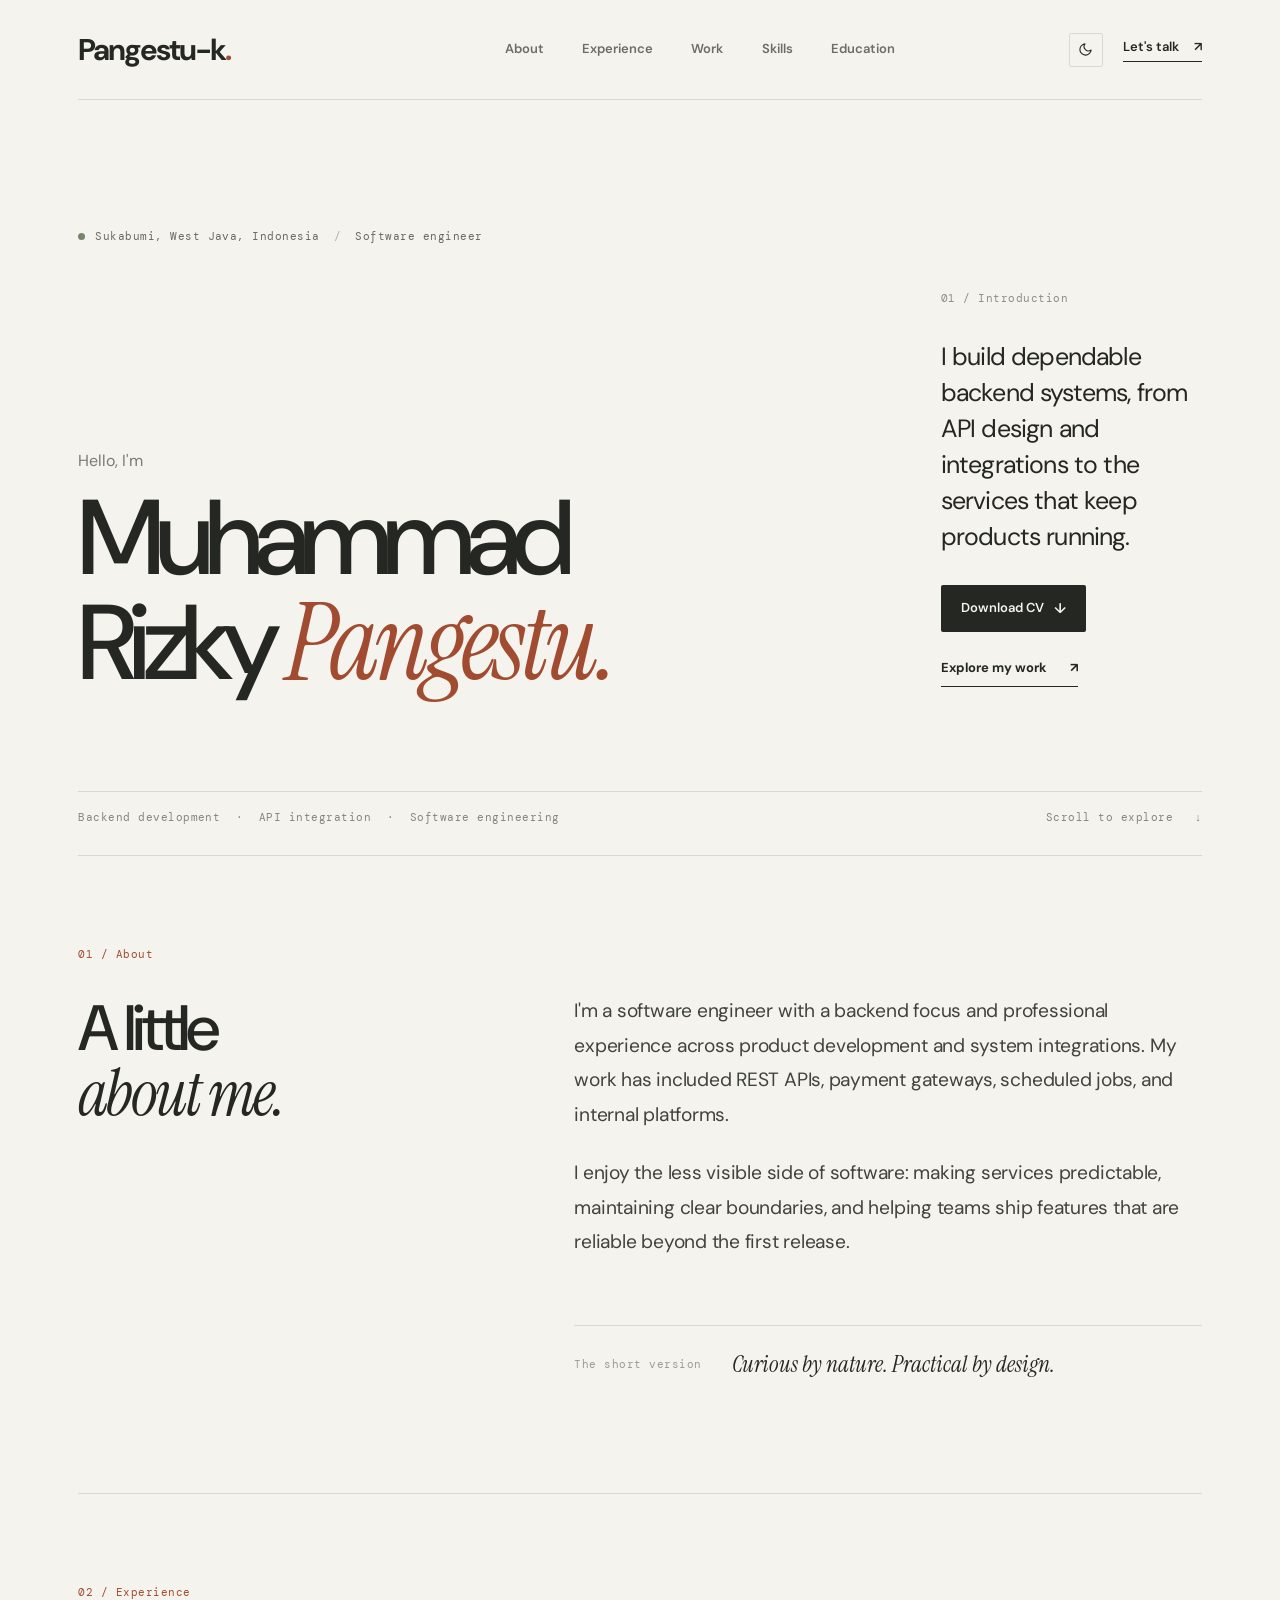
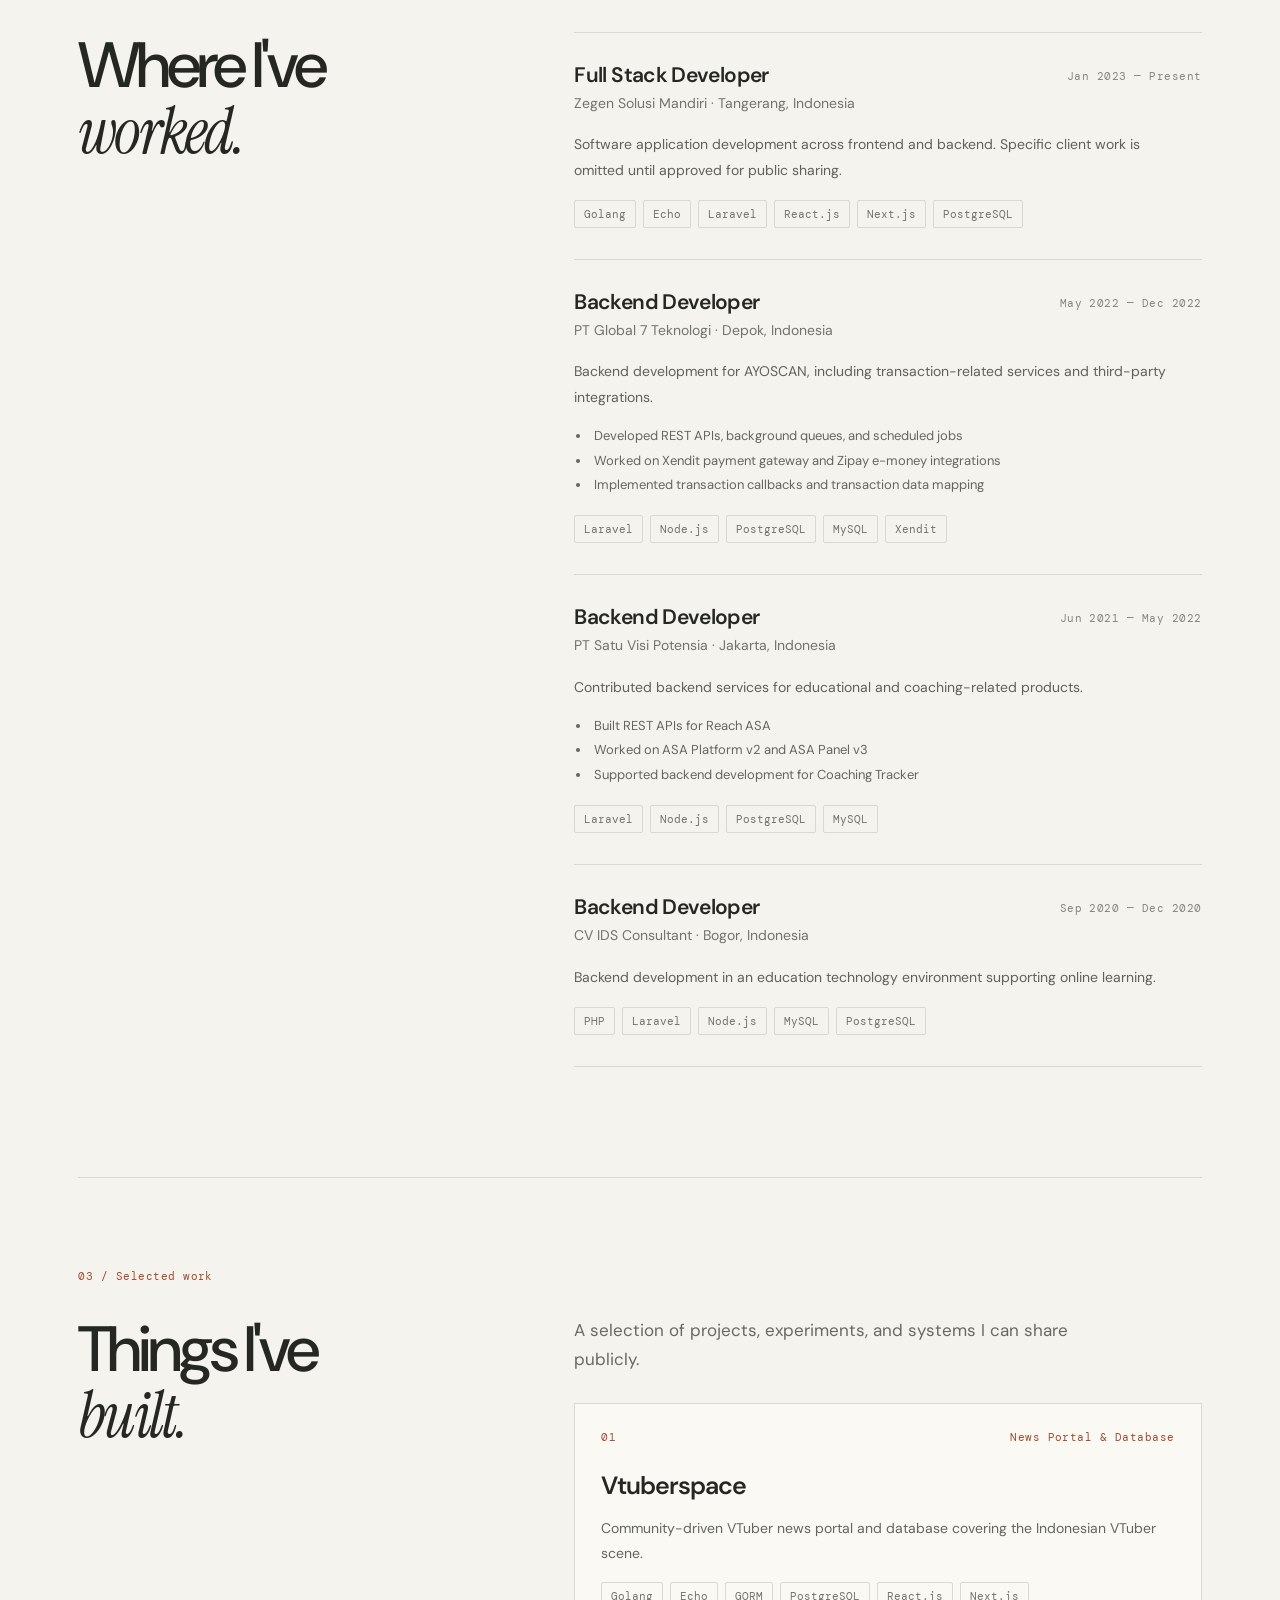
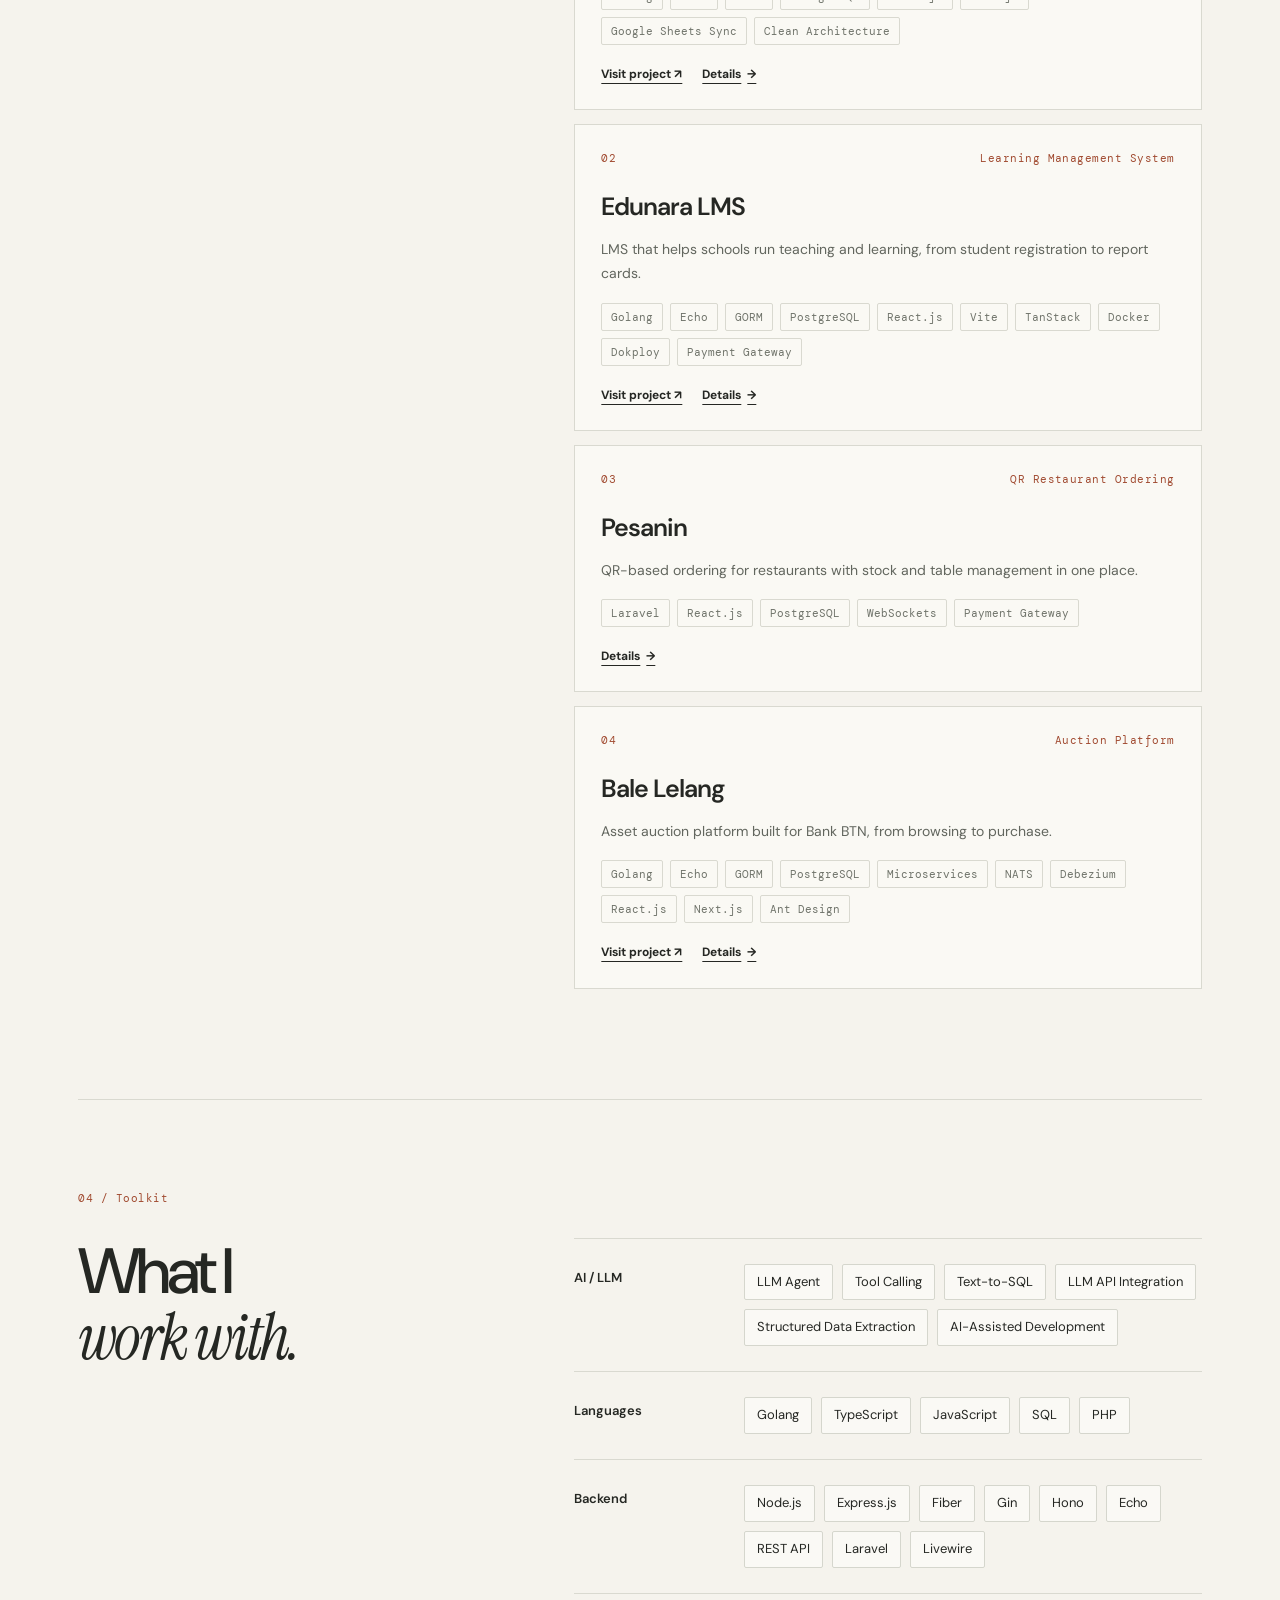
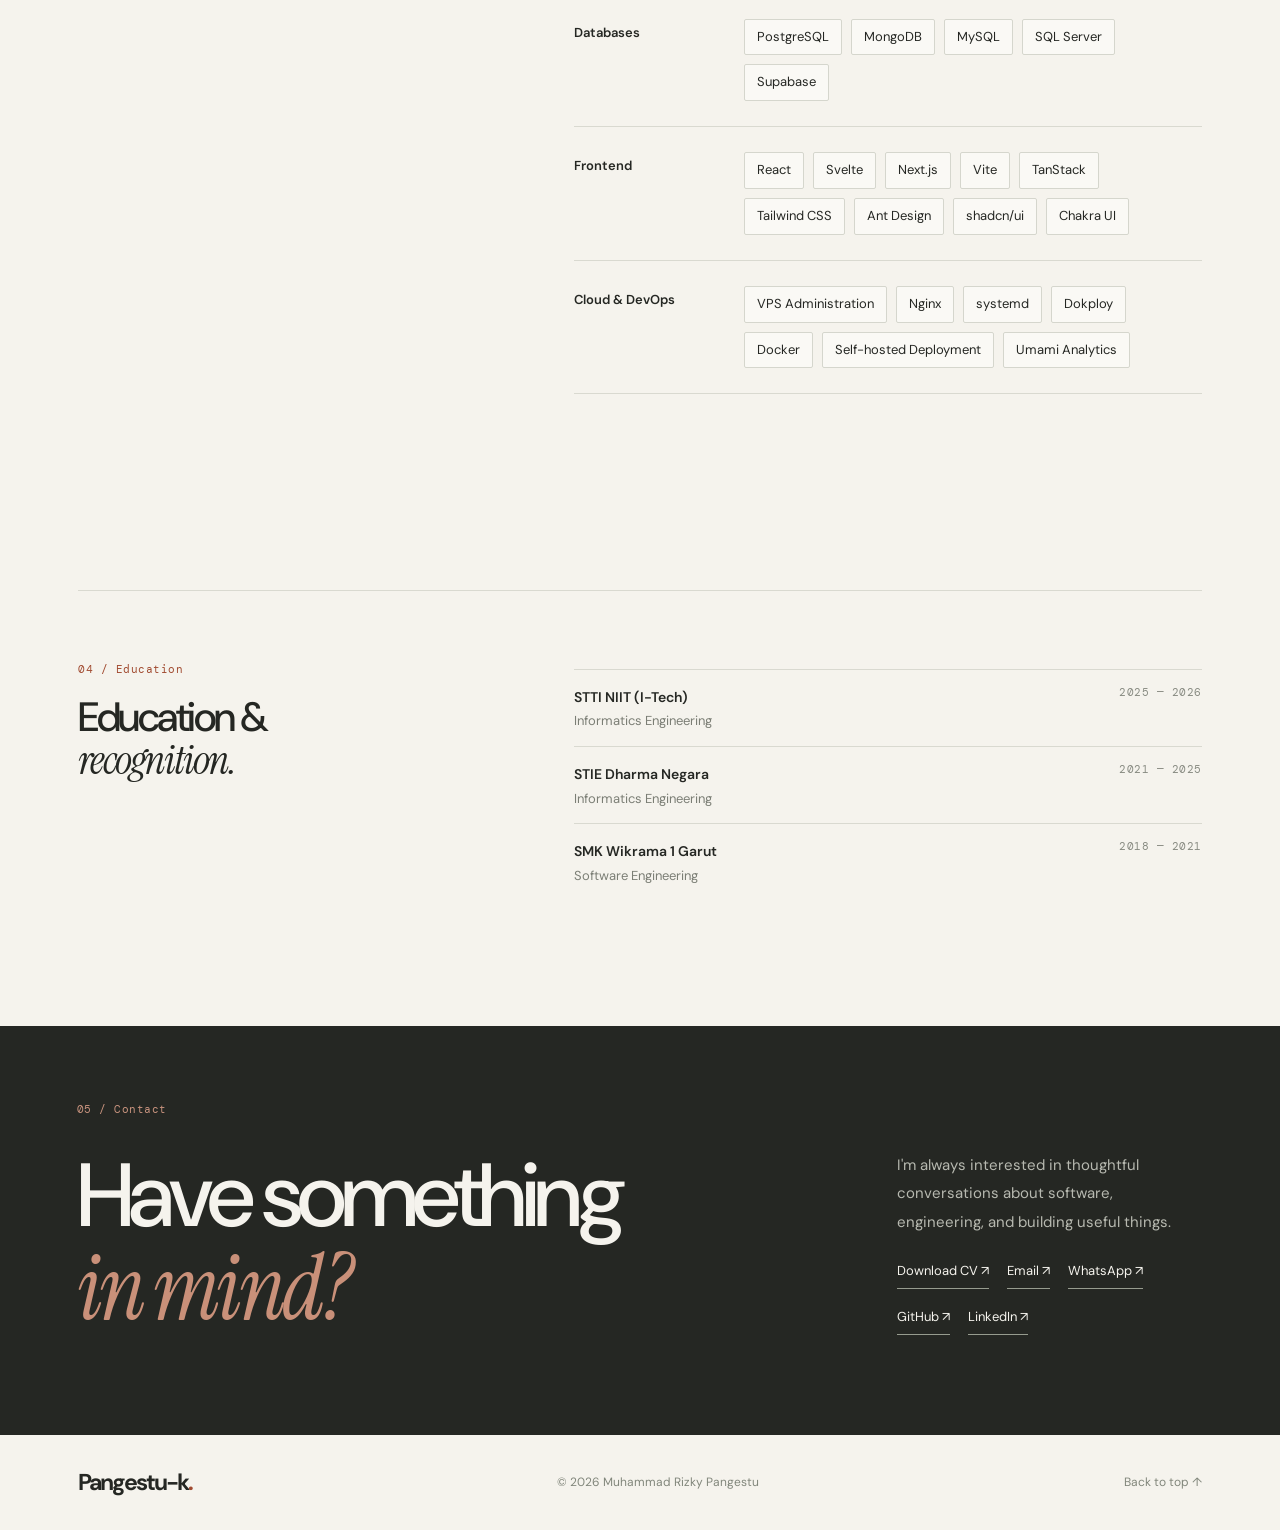
==== commit 5032742b: "feat: Add CV section with download link and modal for enhanced user profile presentation" ====
--- a/index.html
+++ b/index.html
@@ -42,7 +42,7 @@
             <p class="hero-kicker">Hello, I'm</p>
             <h1 id="hero-title">Muhammad<br>Rizky <em>Pangestu.</em></h1>
           </div>
-          <div class="hero-aside"><span class="aside-index">01 / Introduction</span><p class="hero-intro" id="hero-intro">Building dependable systems for real-world products.</p><a class="text-link" href="#work">Explore my work <span aria-hidden="true">↗</span></a></div>
+          <div class="hero-aside"><span class="aside-index">01 / Introduction</span><p class="hero-intro" id="hero-intro">Building dependable systems for real-world products.</p><div class="hero-actions"><a class="cta-button cv-link" href="assets/Muhammad_Rizky_Pangestu_CV.pdf">Download CV <span aria-hidden="true">↓</span></a><a class="text-link" href="#work">Explore my work <span aria-hidden="true">↗</span></a></div></div>
         </div>
         <div class="hero-bottom"><span>Backend development <span class="separator">·</span> API integration <span class="separator">·</span> Software engineering</span><span class="scroll-hint">Scroll to explore <span aria-hidden="true">↓</span></span></div>
       </section>
@@ -79,6 +79,18 @@
       <div class="project-links" id="modal-links"></div>
     </div>
   </dialog>
+  <dialog class="cv-modal" id="cv-modal" aria-labelledby="cv-modal-title">
+    <div class="cv-modal-inner">
+      <header class="modal-top">
+        <div><span class="project-kind">Curriculum Vitae</span><h3 id="cv-modal-title">Muhammad Rizky Pangestu</h3></div>
+        <div class="modal-top-actions">
+          <a class="cta-button" id="cv-download" href="assets/Muhammad_Rizky_Pangestu_CV.pdf" download="Muhammad_Rizky_Pangestu_CV.pdf">Download <span aria-hidden="true">↓</span></a>
+          <button class="modal-close" id="cv-close" type="button" aria-label="Close preview">×</button>
+        </div>
+      </header>
+      <iframe class="cv-frame" id="cv-frame" src="" title="CV preview" loading="lazy"></iframe>
+    </div>
+  </dialog>
   <noscript><p class="noscript">This portfolio needs JavaScript to display content from its JSON file.</p></noscript>
 </body>
 </html>
--- a/styles.css
+++ b/styles.css
@@ -9,5 +9,13 @@
 .project-card{cursor:pointer}.project-card:focus-visible{outline:2px solid var(--accent);outline-offset:5px}.project-details{background:none;border:none;padding:0;cursor:pointer;color:inherit;font-size:12px;font-weight:700;text-decoration:underline;text-underline-offset:5px}.project-details:hover{color:var(--accent)}.project-details span{margin-left:6px}
 dialog.project-modal{border:1px solid var(--line);background:var(--paper);color:var(--ink);padding:0;border-radius:4px;width:min(660px,calc(100vw - 40px));margin:auto}dialog.project-modal::backdrop{background:rgba(15,17,13,.55);backdrop-filter:blur(4px);animation:backdrop-in .3s ease}dialog.project-modal[open]{animation:modal-in .4s cubic-bezier(.22,1,.36,1)}.project-modal-inner{padding:34px 36px 40px}.modal-top{display:flex;justify-content:space-between;align-items:flex-start;gap:16px}.modal-top h3{font-size:clamp(26px,4vw,34px);letter-spacing:-.04em;font-weight:600;margin:10px 0 0}.modal-close{background:none;border:1px solid var(--line);color:var(--ink);width:34px;height:34px;border-radius:2px;cursor:pointer;font-size:18px;line-height:1;flex:none}.modal-close:hover{color:var(--accent);border-color:var(--accent)}.modal-description{font-size:15px;line-height:1.8;color:#5e625a;margin:14px 0 0}.modal-section{margin-top:26px}.modal-section h4{font-family:var(--mono);font-size:11px;letter-spacing:.08em;color:#999d93;font-weight:500;margin:0 0 12px;text-transform:uppercase}.modal-features{padding-left:18px;margin:0;color:#63675f;font-size:14px;line-height:1.9}.modal-features li{padding-left:3px}#modal-links{margin-top:28px}
 @keyframes modal-in{from{opacity:0;transform:translateY(18px) scale(.98)}to{opacity:1;transform:none}}@keyframes backdrop-in{from{opacity:0}to{opacity:1}}
+[data-reveal]{opacity:0;transform:translateY(28px);transition:opacity .7s ease var(--rd,0ms),transform .8s cubic-bezier(.22,1,.36,1) var(--rd,0ms)}[data-reveal].in-view{opacity:1;transform:none}
+.anim-ready .hero-eyebrow{animation:rise .7s cubic-bezier(.22,1,.36,1) .05s both}.anim-ready .hero-kicker{animation:rise .7s cubic-bezier(.22,1,.36,1) .15s both}.anim-ready .hero h1{animation:rise .85s cubic-bezier(.22,1,.36,1) .2s both}.anim-ready .hero-aside>*{animation:rise .7s cubic-bezier(.22,1,.36,1) .38s both}.anim-ready .hero-bottom{animation:rise .7s cubic-bezier(.22,1,.36,1) .52s both}@keyframes rise{from{opacity:0;transform:translateY(30px)}to{opacity:1;transform:none}}
+.navigation a{position:relative}.navigation a::after{content:"";position:absolute;left:0;bottom:-5px;height:1px;width:100%;background:var(--accent);transform:scaleX(0);transform-origin:100% 50%;transition:transform .35s cubic-bezier(.22,1,.36,1)}.navigation a:hover::after{transform:scaleX(1);transform-origin:0 50%}
+.project-card{transition:border-color .2s,transform .2s,box-shadow .2s}.project-card:hover{box-shadow:0 16px 36px -24px rgba(20,22,18,.4)}
+[data-theme="dark"] .project-card:hover{box-shadow:0 16px 36px -22px rgba(0,0,0,.6)}
+.cta-button{display:inline-flex;align-items:center;gap:10px;background:var(--ink);color:var(--paper);font-size:13px;font-weight:600;padding:12px 20px;border-radius:2px;transition:background-color .2s,color .2s,transform .2s;margin-top:28px}.cta-button:hover{background:var(--accent);color:#fffdf9;transform:translateY(-1px)}.cta-button span{font-size:14px}.hero-actions{display:flex;align-items:center;gap:26px;flex-wrap:wrap;margin-top:6px}.hero-actions .cta-button{margin-top:0}
+dialog.cv-modal{border:1px solid var(--line);background:var(--paper);color:var(--ink);padding:0;border-radius:4px;width:min(880px,calc(100vw - 40px));height:min(88vh,940px);margin:auto}dialog.cv-modal::backdrop{background:rgba(15,17,13,.55);backdrop-filter:blur(4px);animation:backdrop-in .3s ease}dialog.cv-modal[open]{animation:modal-in .4s cubic-bezier(.22,1,.36,1)}.cv-modal-inner{display:flex;flex-direction:column;height:100%;padding:22px 24px}.cv-modal .modal-top{align-items:center}.cv-modal .modal-top h3{font-size:22px;margin:6px 0 0;letter-spacing:-.03em}.modal-top-actions{display:flex;align-items:center;gap:12px}.cv-modal .cta-button{margin-top:0;padding:10px 16px}.cv-frame{flex:1;width:100%;border:1px solid var(--line);background:#fff;border-radius:2px;margin-top:18px}[data-theme="dark"] dialog.cv-modal{background:#1b1d18}
+@media(max-width:610px){.cv-modal-inner{padding:16px}.cv-frame{margin-top:12px}.cv-modal .cta-button{padding:9px 12px;font-size:12px}}
 [data-theme="dark"] dialog.project-modal{background:#1b1d18}[data-theme="dark"] .modal-description{color:#b3b5a9}[data-theme="dark"] .modal-features{color:#adb0a3}
 @media(max-width:610px){.project-modal-inner{padding:24px 20px 28px}}
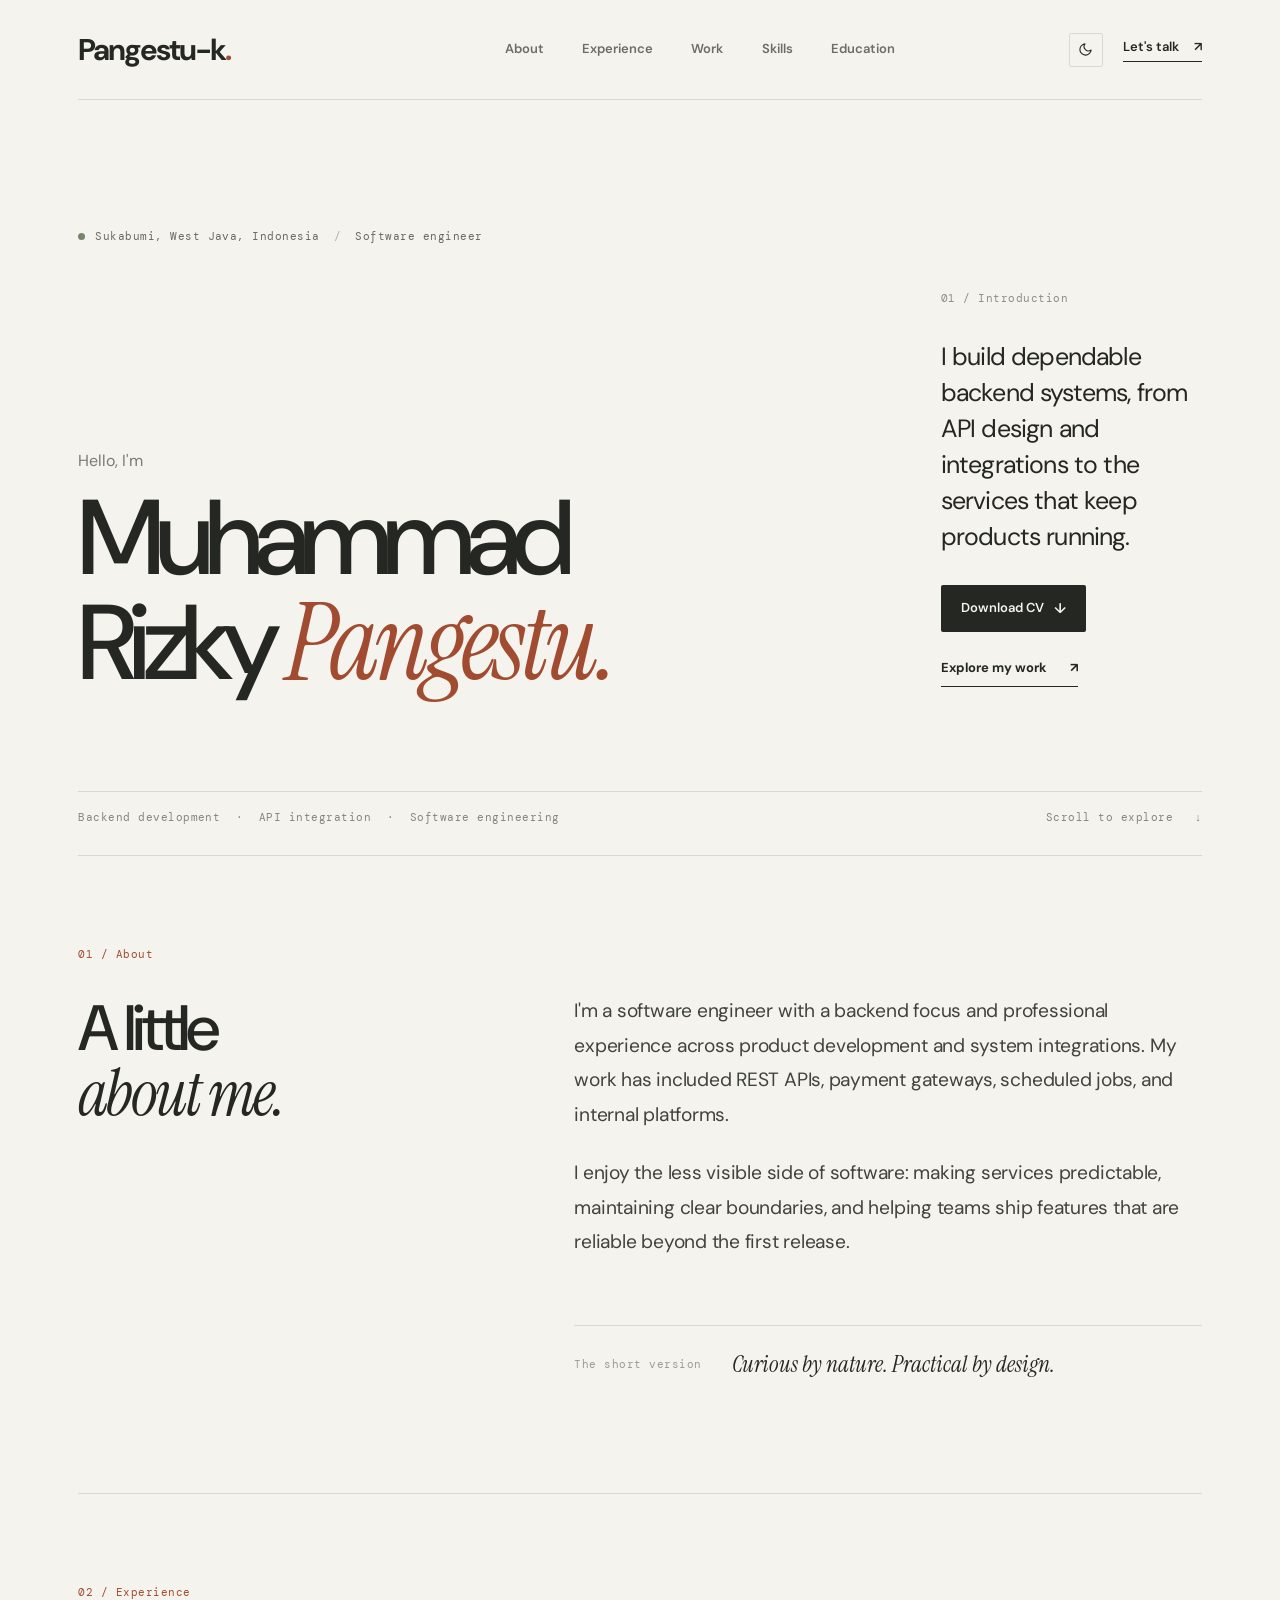
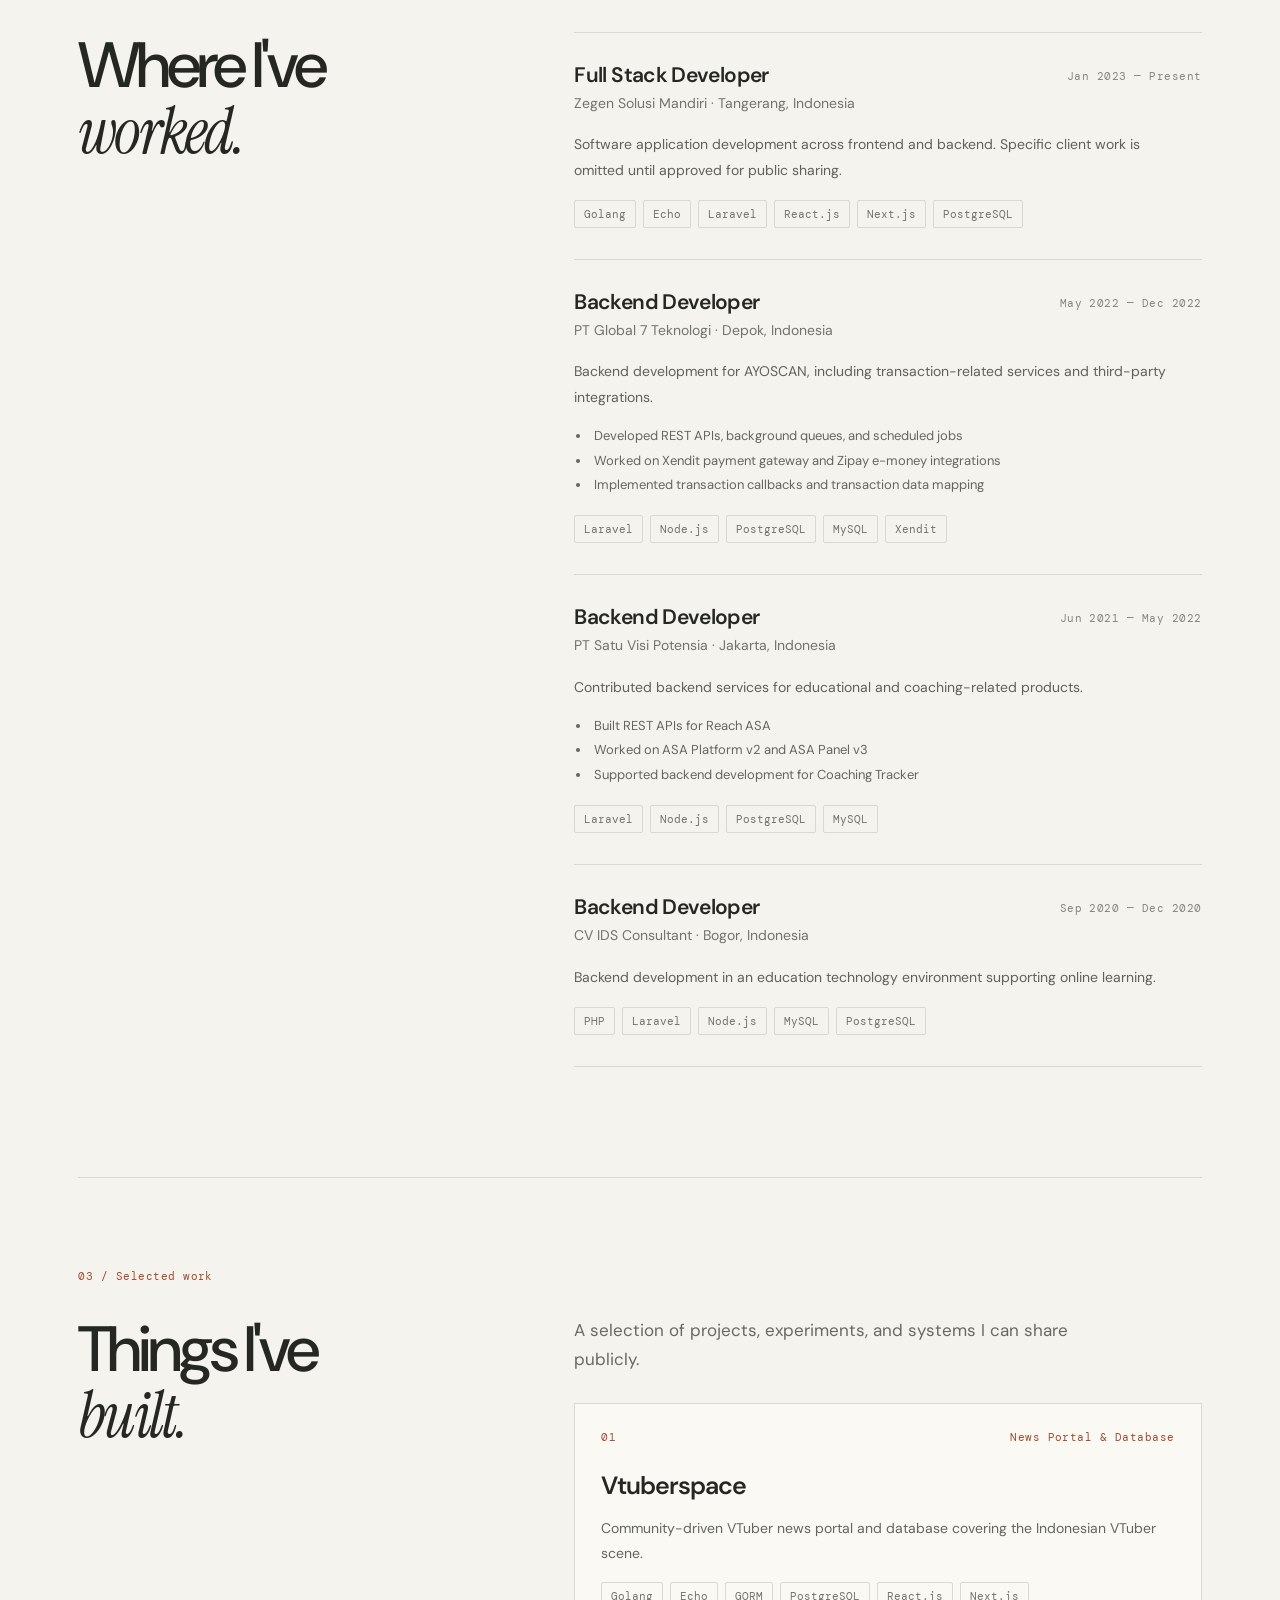
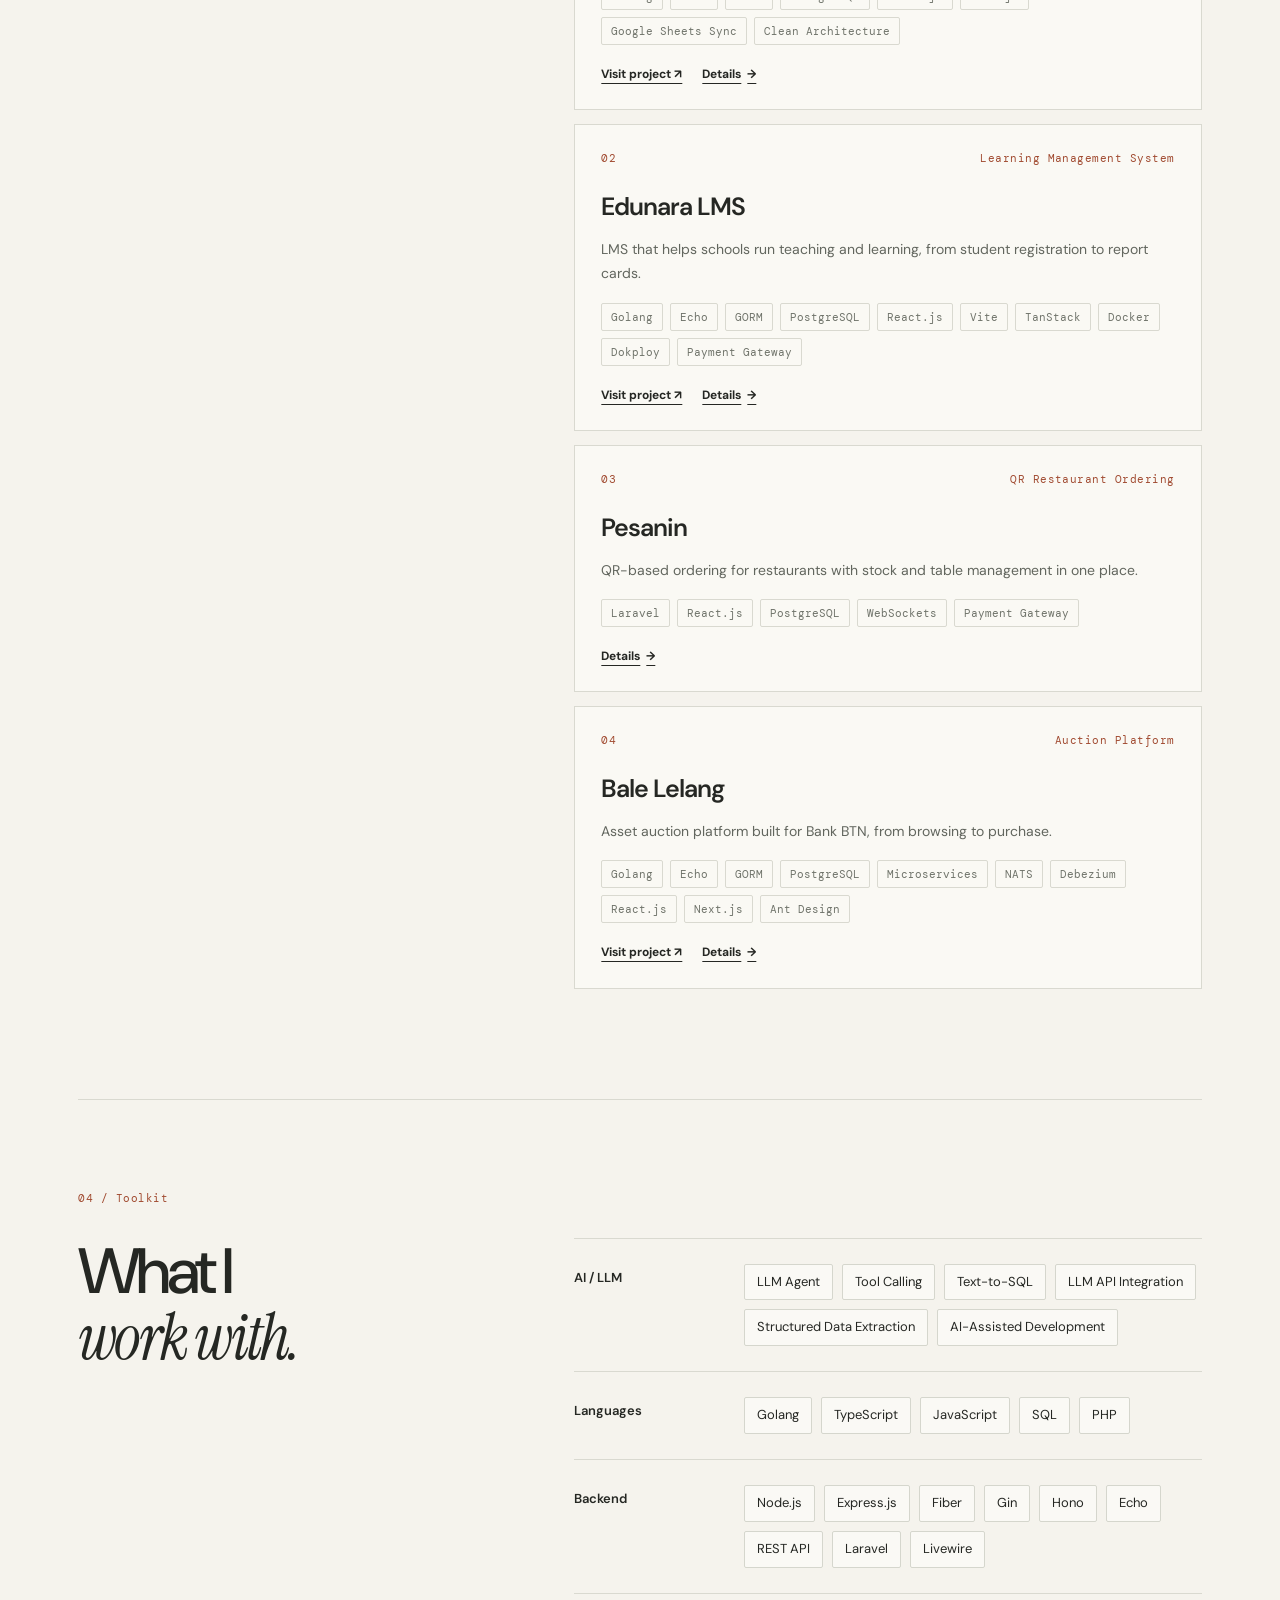
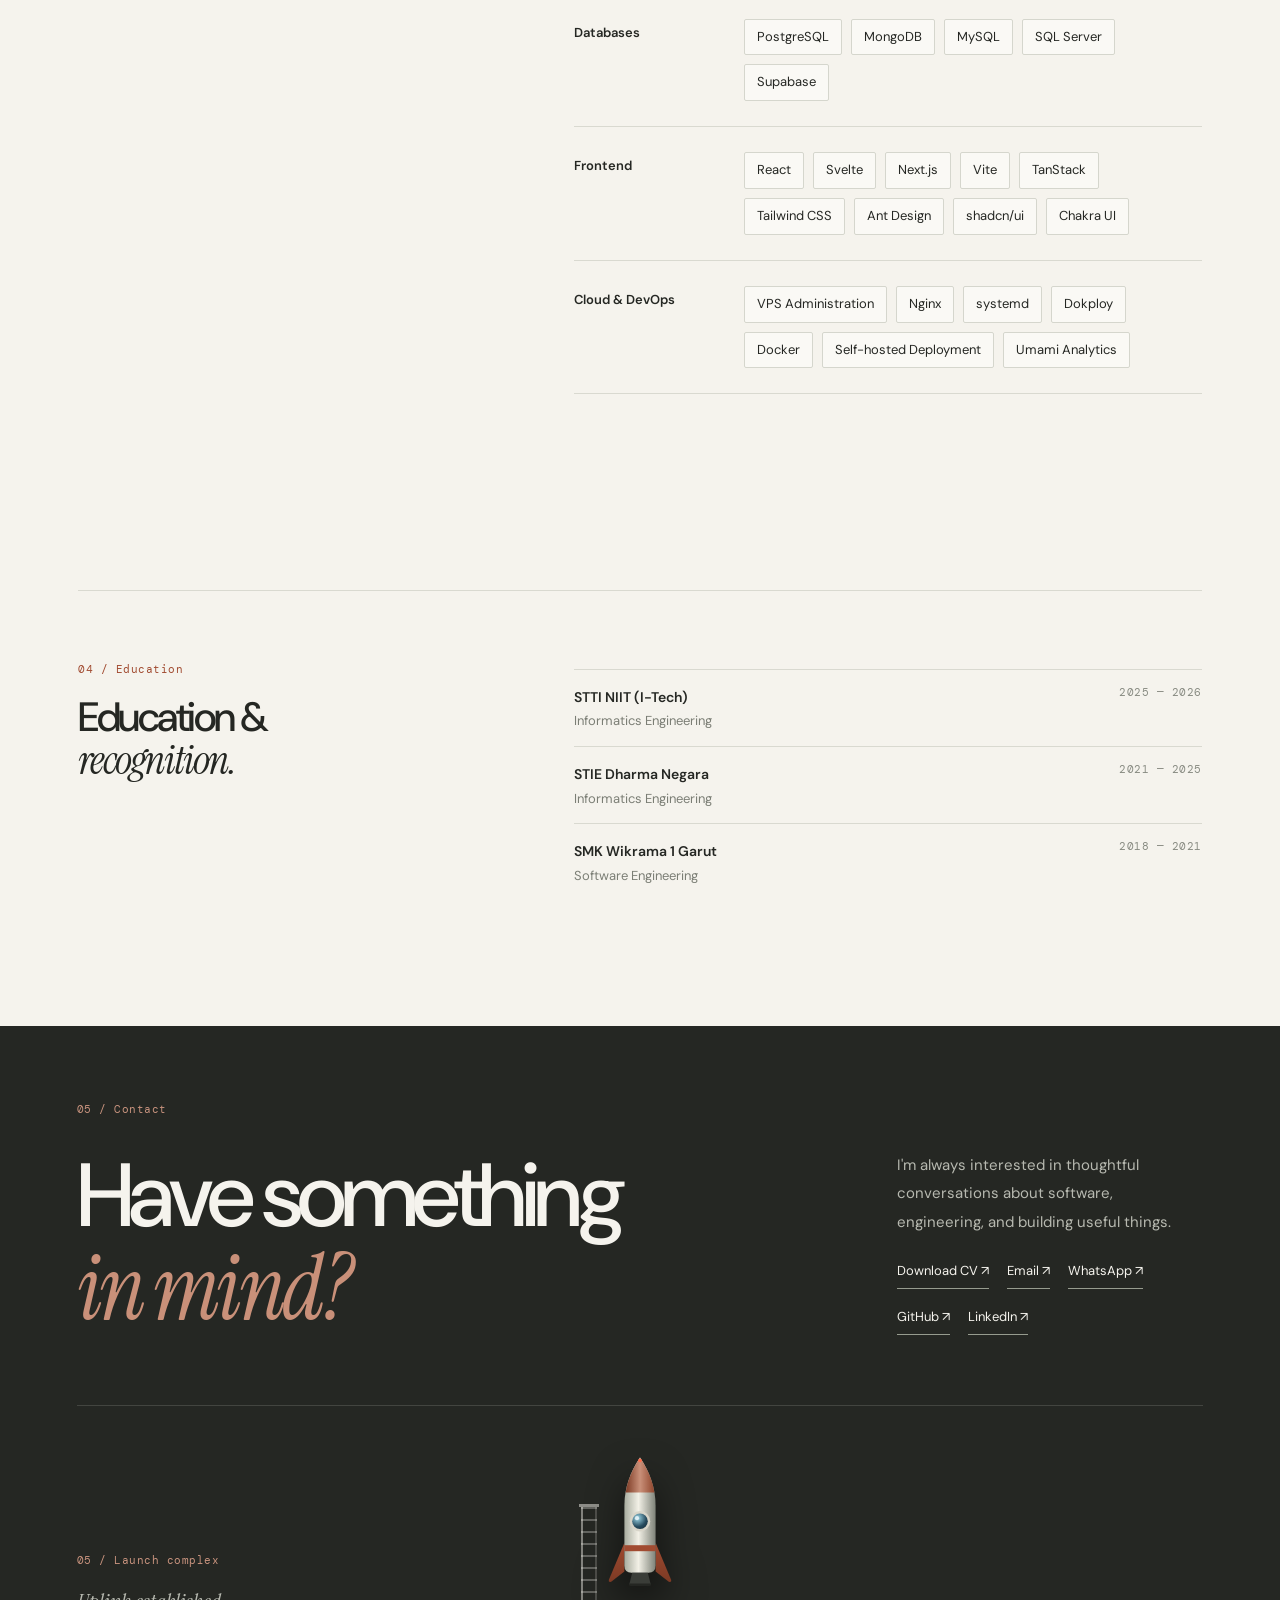
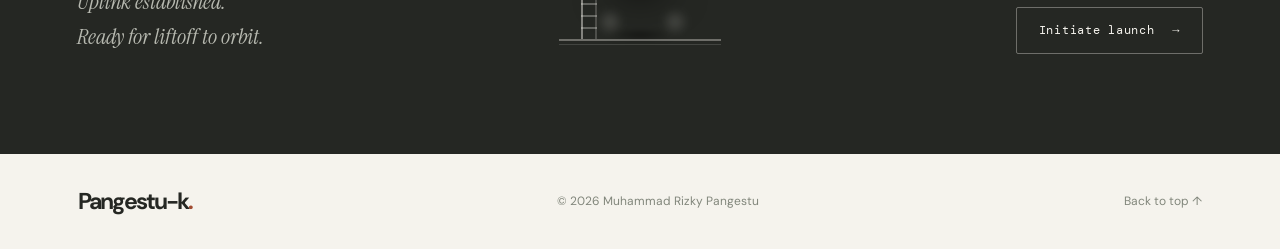
==== commit e52d20ac: "feat: Add launchpad section with interactive launch sequence for enhanced user engagement" ====
--- a/index.html
+++ b/index.html
@@ -63,7 +63,13 @@
         <div class="section-content"><div class="skills-list" id="skills-list"></div></div>
         <div class="additional-block" id="education"><div class="additional-heading"><span class="section-number">04 / Education</span><h3>Education &amp;<br><em>recognition.</em></h3></div><div class="additional-content"><div id="education-list"></div><div id="recognition-list"></div></div></div>
       </section>
-      <section class="contact-section" id="contact" aria-labelledby="contact-heading"><span class="section-number">05 / Contact</span><div class="contact-layout"><h2 id="contact-heading">Have something<br><em>in mind?</em></h2><div class="contact-side"><p>I'm always interested in thoughtful conversations about software, engineering, and building useful things.</p><div id="contact-links" class="contact-links"></div></div></div></section>
+      <section class="contact-section" id="contact" aria-labelledby="contact-heading"><span class="section-number">05 / Contact</span><div class="contact-layout"><h2 id="contact-heading">Have something<br><em>in mind?</em></h2><div class="contact-side"><p>I'm always interested in thoughtful conversations about software, engineering, and building useful things.</p><div id="contact-links" class="contact-links"></div></div></div>
+        <div class="launchpad" id="launchpad">
+          <div class="pad-info"><span class="pad-label">05 / Launch complex</span><p class="pad-text">Uplink established.<br>Ready for liftoff to orbit.</p></div>
+          <div class="pad-scene" aria-hidden="true"><div class="pad-tower"></div><div class="pad-rocket"></div><div class="pad-shadow"></div><span class="pad-smoke s1"></span><span class="pad-smoke s2"></span><div class="pad-ground"></div></div>
+          <button class="launch-btn" id="launch-btn" type="button">Initiate launch <span aria-hidden="true">→</span></button>
+        </div>
+      </section>
     </main>
     <footer class="footer"><a href="#top" class="footer-brand">Pangestu-k<span>.</span></a><span>© <span id="year"></span> Muhammad Rizky Pangestu</span><a href="#top">Back to top ↑</a></footer>
   </div>
@@ -91,6 +97,47 @@
       <iframe class="cv-frame" id="cv-frame" src="" title="CV preview" loading="lazy"></iframe>
     </div>
   </dialog>
+  <div class="launch-overlay" id="launch-overlay" aria-hidden="true" role="dialog" aria-modal="true" aria-label="Launch sequence">
+    <div class="launch-stage" id="launch-stage">
+      <div class="mission-ground"></div>
+      <div class="mission-rocket" id="mission-rocket">
+        <svg class="rocket-svg" viewBox="0 0 120 300" aria-hidden="true">
+          <defs>
+            <linearGradient id="rgBody" x1="0" y1="0" x2="1" y2="0"><stop offset="0" stop-color="#a8ac9f"/><stop offset=".45" stop-color="#f2f0e6"/><stop offset="1" stop-color="#7e8278"/></linearGradient>
+            <linearGradient id="rgNose" x1="0" y1="0" x2="1" y2="0"><stop offset="0" stop-color="#7c3a24"/><stop offset=".5" stop-color="#c99079"/><stop offset="1" stop-color="#8f452c"/></linearGradient>
+            <linearGradient id="rgFin" x1="0" y1="0" x2="0" y2="1"><stop offset="0" stop-color="#a14b31"/><stop offset="1" stop-color="#7c3a24"/></linearGradient>
+            <radialGradient id="rgGlass" cx=".35" cy=".3" r="1"><stop offset="0" stop-color="#9fd8e8"/><stop offset=".55" stop-color="#274b5e"/><stop offset="1" stop-color="#12222c"/></radialGradient>
+            <linearGradient id="rgFlame" x1="0" y1="0" x2="0" y2="1"><stop offset="0" stop-color="#ffd27a"/><stop offset=".55" stop-color="#ff8f3d"/><stop offset="1" stop-color="#e2571e"/></linearGradient>
+          </defs>
+          <path d="M34 148 L8 210 Q7 214 12 213 L34 196 Z" fill="url(#rgFin)"/>
+          <path d="M86 148 L112 210 Q113 214 108 213 L86 196 Z" fill="url(#rgFin)"/>
+          <path d="M60 6 C44 30 34 56 34 86 L34 186 Q34 198 46 198 L74 198 Q86 198 86 186 L86 86 C86 56 76 30 60 6 Z" fill="url(#rgBody)"/>
+          <path d="M60 6 C48 24 40 42 36 64 L84 64 C80 42 72 24 60 6 Z" fill="url(#rgNose)"/>
+          <rect x="34" y="152" width="52" height="10" fill="#a14b31"/>
+          <circle cx="60" cy="112" r="17" fill="#d8d5c9"/>
+          <circle cx="60" cy="112" r="13" fill="url(#rgGlass)"/>
+          <circle cx="55" cy="107" r="3.5" fill="#eaf6fa" opacity=".85"/>
+          <circle class="beacon" cx="60" cy="11" r="3" fill="#ff6b4a"/>
+          <path d="M47 198 L42 218 L78 218 L73 198 Z" fill="#3a3d38"/>
+          <rect x="42" y="216" width="36" height="4" rx="2" fill="#242622"/>
+          <g class="rocket-flame">
+            <path d="M60 222 C46 244 44 262 60 292 C76 262 74 244 60 222 Z" fill="url(#rgFlame)" opacity=".95"/>
+            <path d="M60 222 C52 238 51 250 60 268 C69 250 68 238 60 222 Z" fill="#ffe9b0"/>
+          </g>
+        </svg>
+      </div>
+      <span class="burst b1"></span><span class="burst b2"></span><span class="burst b3"></span>
+    </div>
+    <canvas id="starfield"></canvas>
+    <div class="countdown" id="countdown"></div>
+    <div class="orbit-panel">
+      <span class="section-number">Orbit established</span>
+      <h2>Reach me<br><em>in orbit.</em></h2>
+      <p class="orbit-caption">Transmission channel open — Sukabumi ground station</p>
+      <div class="orbit-links" id="orbit-links"></div>
+    </div>
+    <button class="orbit-exit" id="orbit-exit" type="button">Exit orbit <span aria-hidden="true">✕</span></button>
+  </div>
   <noscript><p class="noscript">This portfolio needs JavaScript to display content from its JSON file.</p></noscript>
 </body>
 </html>
--- a/styles.css
+++ b/styles.css
@@ -17,5 +17,20 @@
 .cta-button{display:inline-flex;align-items:center;gap:10px;background:var(--ink);color:var(--paper);font-size:13px;font-weight:600;padding:12px 20px;border-radius:2px;transition:background-color .2s,color .2s,transform .2s;margin-top:28px}.cta-button:hover{background:var(--accent);color:#fffdf9;transform:translateY(-1px)}.cta-button span{font-size:14px}.hero-actions{display:flex;align-items:center;gap:26px;flex-wrap:wrap;margin-top:6px}.hero-actions .cta-button{margin-top:0}
 dialog.cv-modal{border:1px solid var(--line);background:var(--paper);color:var(--ink);padding:0;border-radius:4px;width:min(880px,calc(100vw - 40px));height:min(88vh,940px);margin:auto}dialog.cv-modal::backdrop{background:rgba(15,17,13,.55);backdrop-filter:blur(4px);animation:backdrop-in .3s ease}dialog.cv-modal[open]{animation:modal-in .4s cubic-bezier(.22,1,.36,1)}.cv-modal-inner{display:flex;flex-direction:column;height:100%;padding:22px 24px}.cv-modal .modal-top{align-items:center}.cv-modal .modal-top h3{font-size:22px;margin:6px 0 0;letter-spacing:-.03em}.modal-top-actions{display:flex;align-items:center;gap:12px}.cv-modal .cta-button{margin-top:0;padding:10px 16px}.cv-frame{flex:1;width:100%;border:1px solid var(--line);background:#fff;border-radius:2px;margin-top:18px}[data-theme="dark"] dialog.cv-modal{background:#1b1d18}
 @media(max-width:610px){.cv-modal-inner{padding:16px}.cv-frame{margin-top:12px}.cv-modal .cta-button{padding:9px 12px;font-size:12px}}
+@media (hover:hover) and (pointer:fine){html.custom-cursor,html.custom-cursor *{cursor:none!important}.cursor-dot{position:fixed;top:0;left:0;width:8px;height:8px;border-radius:50%;background:var(--accent);pointer-events:none;z-index:9999;opacity:0;transition:opacity .3s,width .25s,height .25s,transform .08s}.cursor-ring{position:fixed;top:0;left:0;width:38px;height:38px;border:1.5px solid color-mix(in srgb,var(--ink) 40%,transparent);border-radius:50%;pointer-events:none;z-index:9998;opacity:0;transition:opacity .3s,width .35s cubic-bezier(.22,1,.36,1),height .35s cubic-bezier(.22,1,.36,1),border-color .3s,background-color .3s}html.cursor-active .cursor-dot,html.cursor-active .cursor-ring{opacity:1}.cursor-ring.is-hover{width:60px;height:60px;border-color:var(--accent);background:color-mix(in srgb,var(--accent) 10%,transparent)}.cursor-dot.is-hover{width:4px;height:4px}.cursor-ring.is-down{width:30px;height:30px}.cursor-dot.cursor-hidden,.cursor-ring.cursor-hidden{opacity:0!important}}
+@media (hover:none),(pointer:coarse){.cursor-dot,.cursor-ring{display:none}}
+.launchpad{display:flex;align-items:flex-end;justify-content:space-between;gap:40px;margin-top:70px;padding-top:48px;border-top:1px solid rgba(245,243,237,.14);flex-wrap:wrap}.pad-label{display:block;font-family:var(--mono);font-size:11px;letter-spacing:.045em;color:#c8937e;margin-bottom:14px}.pad-text{font-family:var(--serif);font-style:italic;font-size:22px;color:#b7b9b0;margin:0}.launch-btn{font-family:var(--mono);font-size:12px;letter-spacing:.06em;color:#f5f3ed;background:none;border:1px solid rgba(245,243,237,.35);padding:13px 22px;border-radius:2px;cursor:pointer;transition:color .25s,border-color .25s,background-color .25s,transform .25s}.launch-btn:hover{color:#dfae95;border-color:#dfae95;background:rgba(223,174,149,.08);transform:translateY(-2px)}.launch-btn span{margin-left:10px}
+.pad-scene{position:relative;width:130px;height:200px}.pad-rocket svg{position:absolute;bottom:20px;left:50%;translate:-50% 0;width:72px;height:auto;filter:drop-shadow(0 16px 18px rgba(0,0,0,.55))}.pad-shadow{position:absolute;bottom:12px;left:50%;translate:-50% 0;width:96px;height:14px;background:radial-gradient(50% 50% at 50% 50%,rgba(0,0,0,.6),transparent 70%);filter:blur(3px)}.pad-ground{position:absolute;bottom:13px;left:-16px;right:-16px;height:2px;background:rgba(245,243,237,.35)}.pad-ground::after{content:"";position:absolute;left:0;right:0;top:5px;height:1px;background:rgba(245,243,237,.14)}.pad-tower{position:absolute;left:6px;bottom:15px;width:16px;height:132px;border-left:2px solid rgba(245,243,237,.45);border-right:2px solid rgba(245,243,237,.2);background:repeating-linear-gradient(180deg,rgba(245,243,237,.3) 0 2px,transparent 2px 12px)}.pad-tower::after{content:"";position:absolute;top:-3px;left:-4px;right:-4px;height:3px;background:rgba(245,243,237,.5)}.pad-smoke{position:absolute;bottom:18px;width:28px;height:28px;border-radius:50%;background:radial-gradient(circle,rgba(245,243,237,.16),transparent 70%);filter:blur(3px);animation:steam 5s ease-in-out infinite}.pad-smoke.s1{left:16%}.pad-smoke.s2{right:12%;animation-delay:2.4s}@keyframes steam{0%{transform:translateY(0) scale(.7);opacity:0}30%{opacity:.85}100%{transform:translateY(-48px) scale(1.5);opacity:0}}
+.rocket-flame{transform-box:fill-box;transform-origin:50% 0;opacity:0}.launch-overlay.flame-on .rocket-flame{opacity:1;animation:flicker .16s ease-in-out infinite alternate}@keyframes flicker{from{transform:scaleY(.82) scaleX(1.06)}to{transform:scaleY(1.14) scaleX(.9)}}.beacon{animation:beacon 2.2s ease-in-out infinite}@keyframes beacon{0%,100%{opacity:.2}50%{opacity:1}}
+.launch-overlay{position:fixed;inset:0;z-index:200;background:#060a10;visibility:hidden;opacity:0;transition:opacity .6s ease,visibility .6s}.launch-overlay::before{content:"";position:absolute;inset:0;background:radial-gradient(120% 90% at 50% 108%,#14202e 0%,#0a1220 45%,#040711 100%);opacity:0;transition:opacity 1.6s ease}.launch-overlay.open{visibility:visible;opacity:1}.launch-overlay.orbit::before{opacity:1}#starfield{position:absolute;inset:0;width:100%;height:100%}
+.launch-stage{position:absolute;inset:0;pointer-events:none;transition:opacity .8s}.launch-overlay.orbit .launch-stage{opacity:0}.mission-ground{position:absolute;left:0;right:0;bottom:0;height:16vh;background:linear-gradient(180deg,transparent,rgba(1,3,7,.92) 78%)}.mission-ground::after{content:"";position:absolute;bottom:12vh;left:50%;translate:-50% 0;width:min(320px,60vw);height:3px;background:rgba(245,243,237,.28);box-shadow:0 10px 34px rgba(120,180,255,.25)}
+.mission-rocket{position:absolute;bottom:calc(12vh + 3px);left:50%;translate:-50% 0;width:clamp(84px,13vw,140px)}.mission-rocket svg{width:100%;height:auto;display:block;filter:drop-shadow(0 22px 26px rgba(0,0,0,.55))}.launch-overlay.lift-off .mission-rocket{transform:translateY(-145vh);transition:transform 2.8s cubic-bezier(.6,.04,.9,.4)}
+.launch-overlay.lift-off .launch-stage{animation:shake .55s linear 3}@keyframes shake{0%,100%{transform:none}20%{transform:translate(3px,-2px)}40%{transform:translate(-4px,2px)}60%{transform:translate(3px,1px)}80%{transform:translate(-2px,-2px)}}
+.burst{position:absolute;bottom:calc(12vh - 8px);left:50%;translate:-50% 0;width:52px;height:52px;border-radius:50%;background:radial-gradient(circle,rgba(228,224,212,.55),transparent 65%);filter:blur(7px);opacity:0}.launch-overlay.lift-off .burst{animation:burst 1.7s ease-out forwards}.burst.b2{left:calc(50% - 40px);animation-delay:.14s}.burst.b3{left:calc(50% + 40px);animation-delay:.28s}@keyframes burst{0%{opacity:0;transform:scale(.4)}22%{opacity:.95}100%{opacity:0;transform:scale(3.6) translateY(-34px)}}
+.countdown{position:absolute;inset:0;display:flex;align-items:center;justify-content:center;font-family:var(--mono);font-size:clamp(88px,22vw,230px);color:#f5f3ed;text-shadow:0 0 46px rgba(201,144,121,.5);opacity:0;pointer-events:none}.countdown.tick{animation:count-tick .82s cubic-bezier(.22,1,.36,1) both}@keyframes count-tick{0%{opacity:0;transform:scale(1.45)}18%{opacity:1}100%{opacity:0;transform:scale(.82)}}
+.orbit-panel{position:absolute;inset:0;display:flex;flex-direction:column;justify-content:center;align-items:center;text-align:center;gap:20px;padding:24px;opacity:0;visibility:hidden;transform:translateY(26px);transition:opacity .8s ease .45s,transform .8s ease .45s,visibility .8s ease .45s}.launch-overlay.orbit .orbit-panel{opacity:1;visibility:visible;transform:none}.orbit-panel .section-number{color:#c8937e;margin-bottom:4px}.orbit-panel h2{font-weight:500;letter-spacing:-.062em;font-size:clamp(44px,8vw,96px);line-height:1.03;color:#f5f3ed;margin:0}.orbit-panel h2 em{font-family:var(--serif);font-weight:400;letter-spacing:-.043em;color:#c99079}.orbit-caption{font-family:var(--mono);font-size:11px;letter-spacing:.06em;color:#8d9199;margin:2px 0 10px}.orbit-links{display:flex;flex-wrap:wrap;justify-content:center;gap:16px 30px;max-width:640px}.orbit-links a{font-size:14px;color:#f5f3ed;border-bottom:1px solid rgba(245,243,237,.4);padding-bottom:6px;transition:color .25s,border-color .25s,transform .3s}.orbit-links a:hover{color:#dfae95;border-color:#dfae95;transform:translateY(-3px)}
+.orbit-exit{position:absolute;top:22px;right:22px;font-family:var(--mono);font-size:11px;letter-spacing:.06em;color:rgba(245,243,237,.75);background:none;border:1px solid rgba(245,243,237,.3);padding:10px 16px;border-radius:2px;cursor:pointer;transition:color .25s,border-color .25s;z-index:6}.orbit-exit:hover{color:#dfae95;border-color:#dfae95}
+@media(max-width:900px){.launchpad{align-items:center;flex-direction:column;text-align:center}.pad-text br{display:none}.pad-scene{height:170px}}
+@media(max-width:610px){.mission-rocket{width:88px}.orbit-panel{justify-content:center;padding:20px}.orbit-links{gap:12px 20px}.orbit-exit{top:14px;right:14px;padding:8px 12px}}
 [data-theme="dark"] dialog.project-modal{background:#1b1d18}[data-theme="dark"] .modal-description{color:#b3b5a9}[data-theme="dark"] .modal-features{color:#adb0a3}
 @media(max-width:610px){.project-modal-inner{padding:24px 20px 28px}}
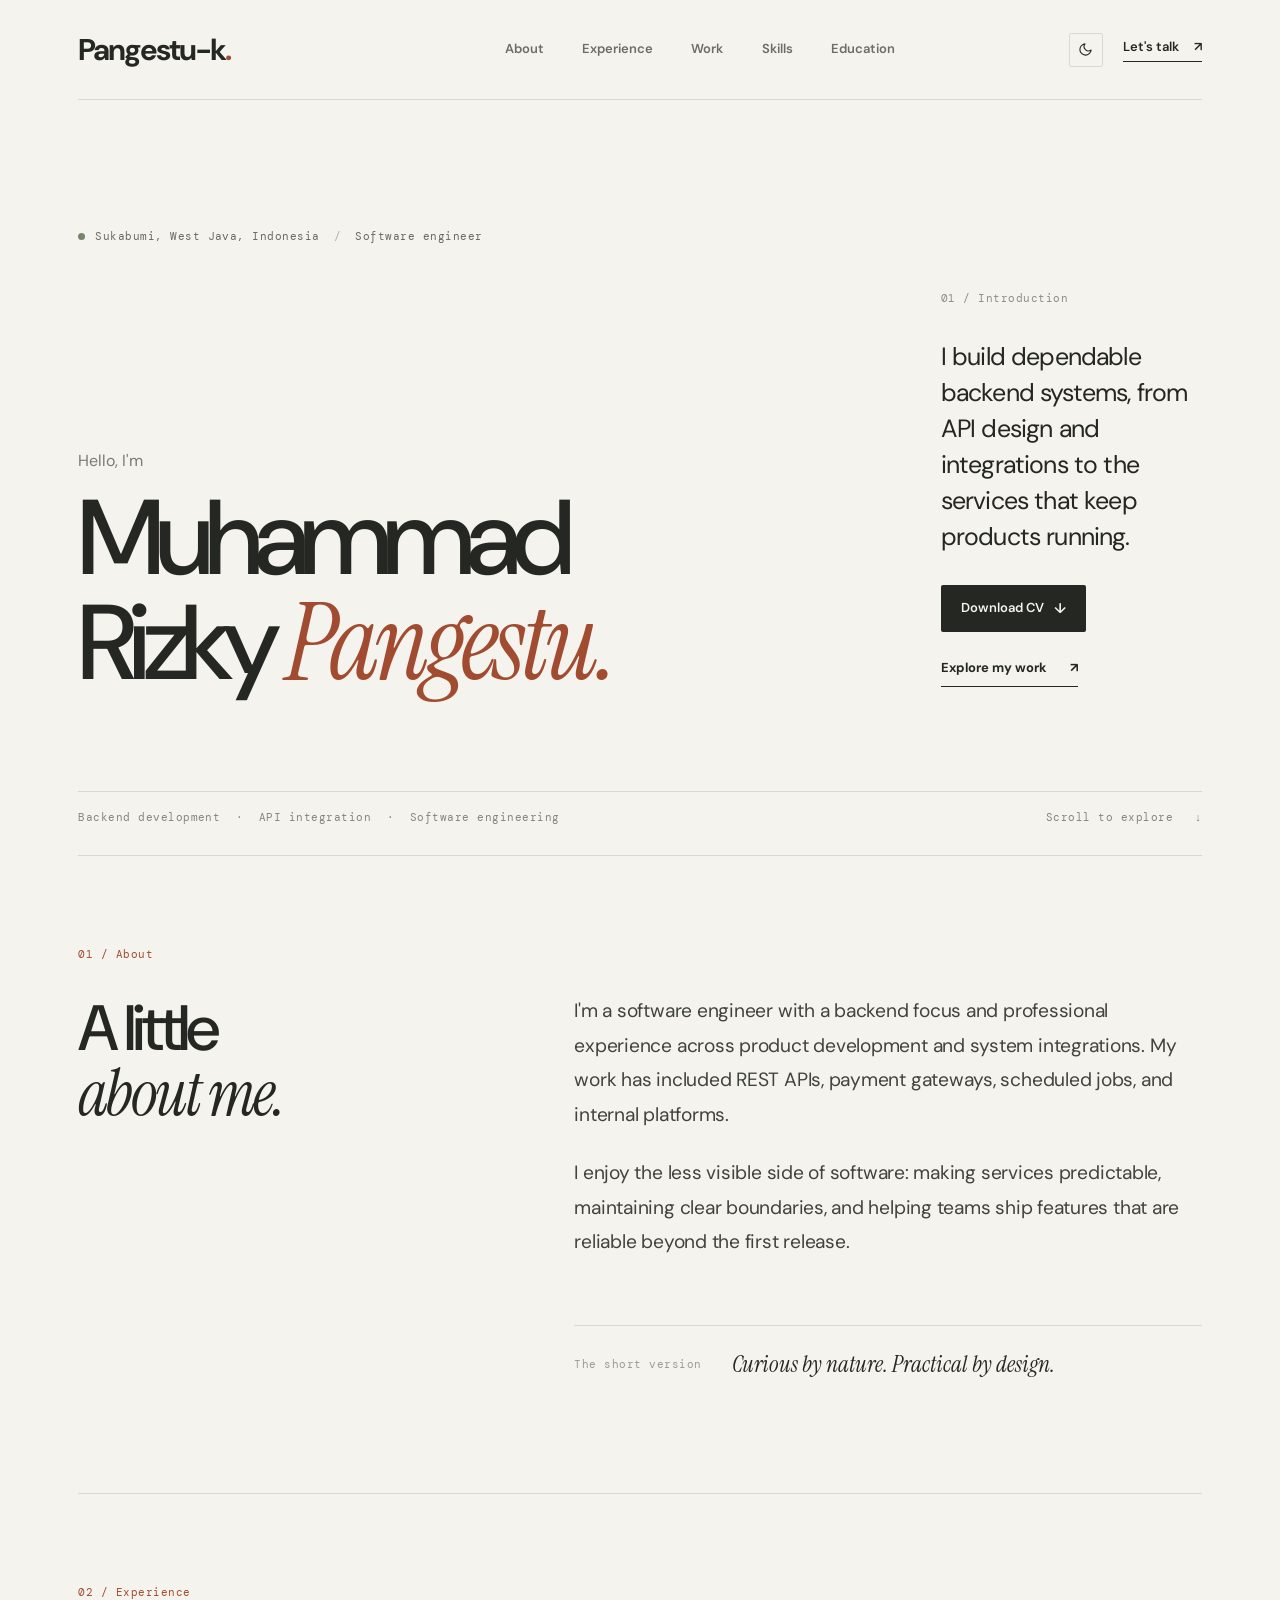
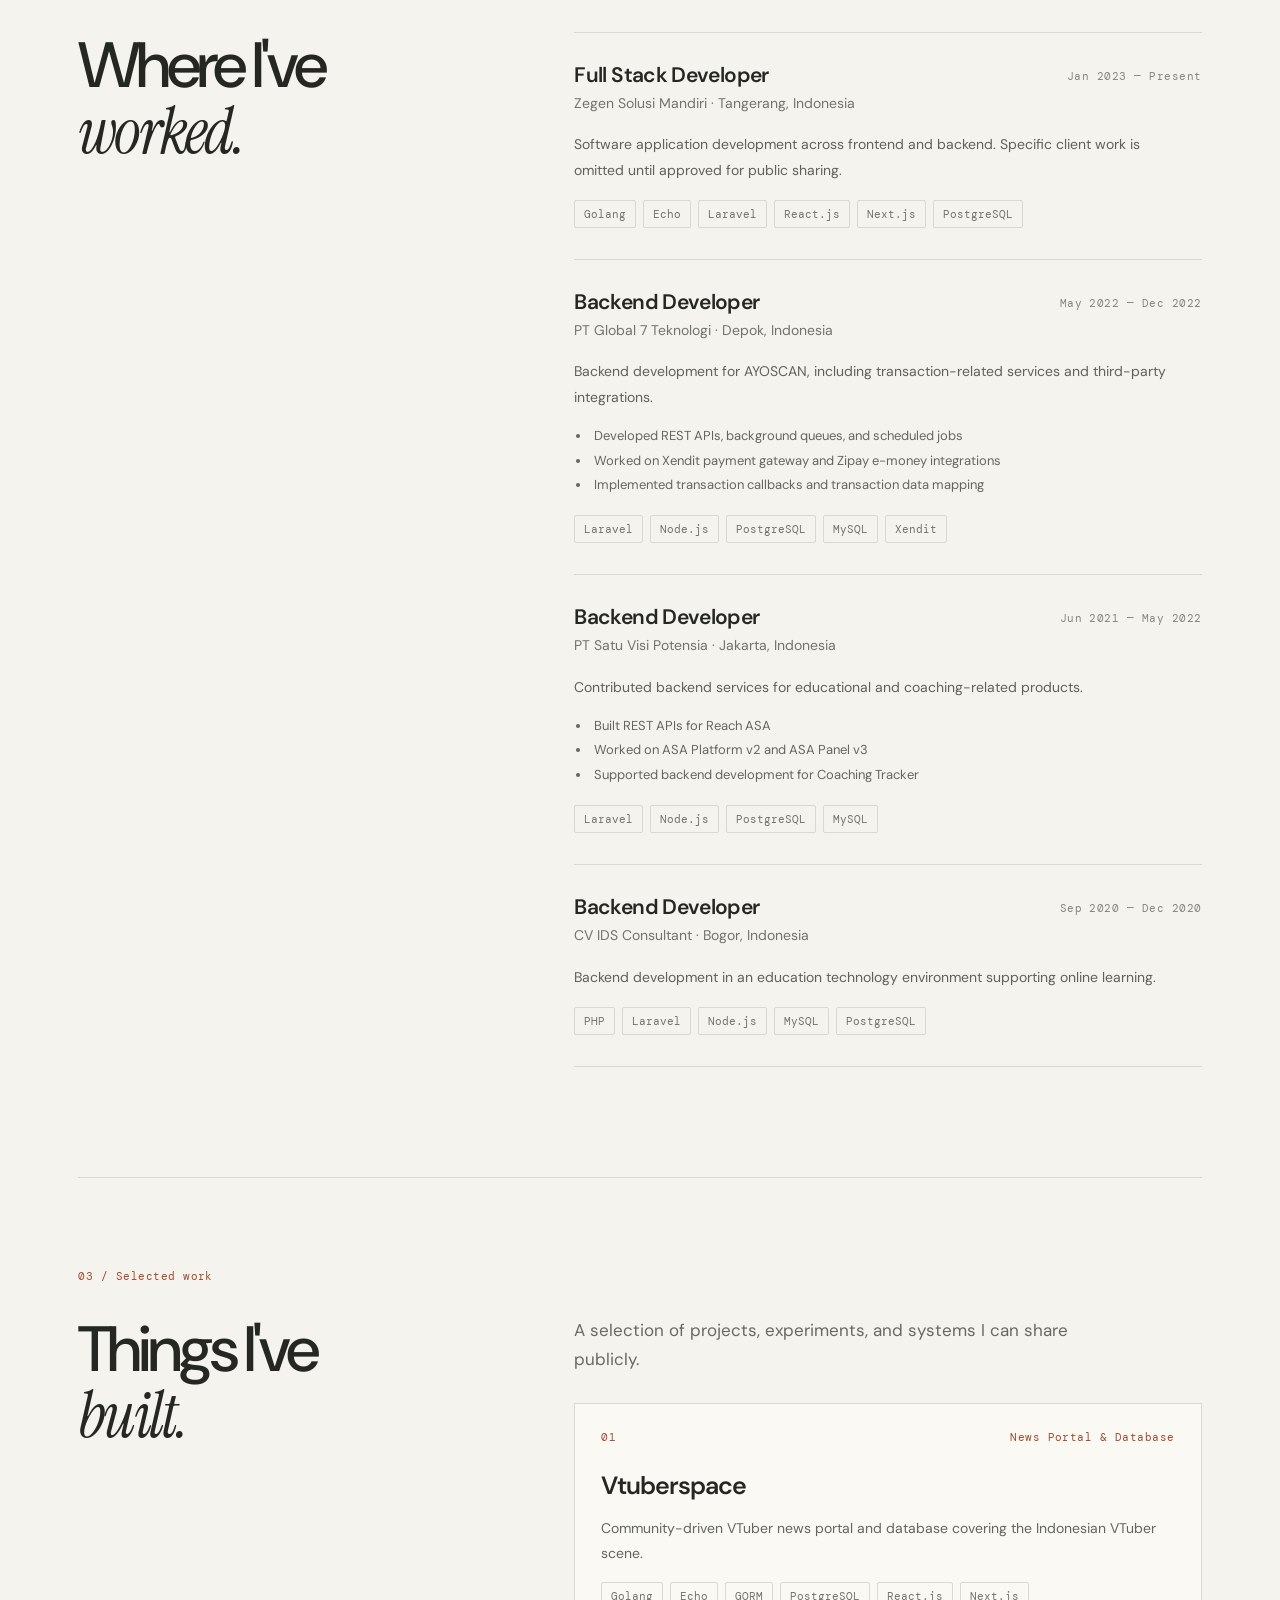
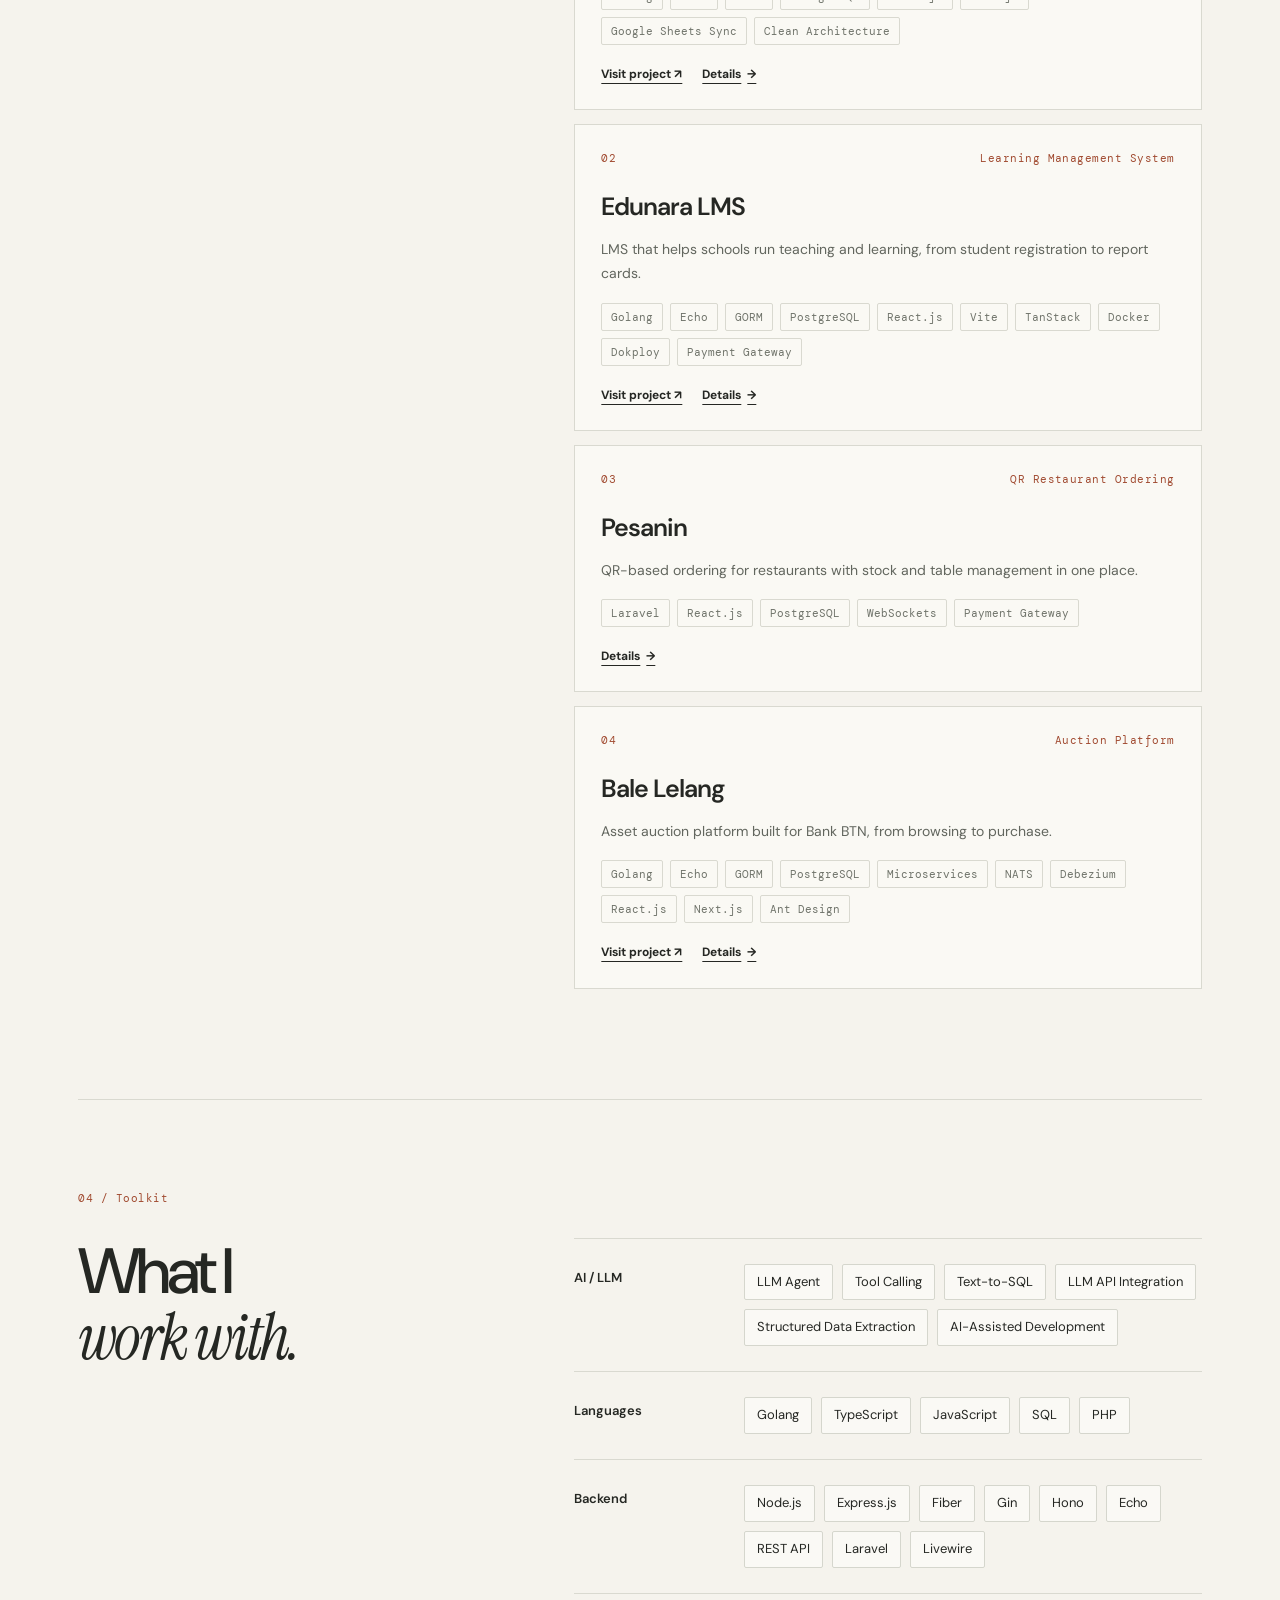
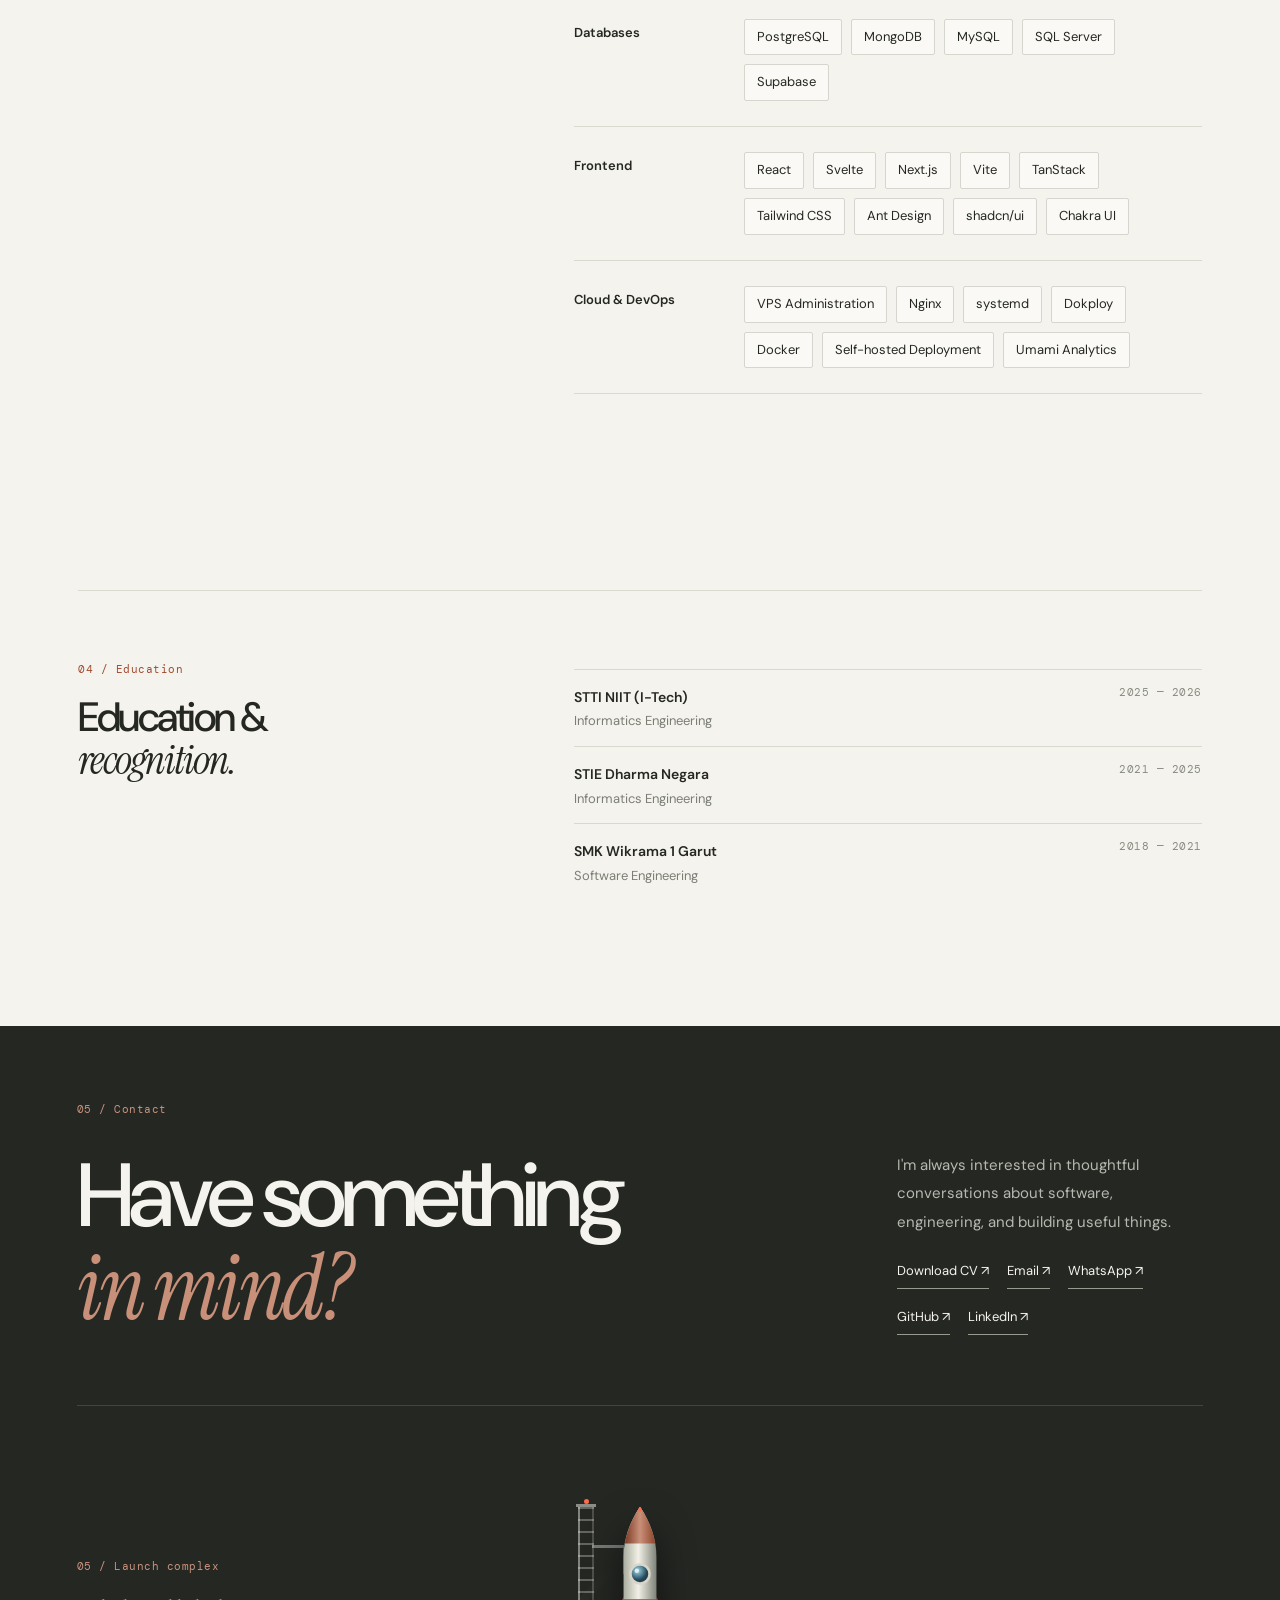
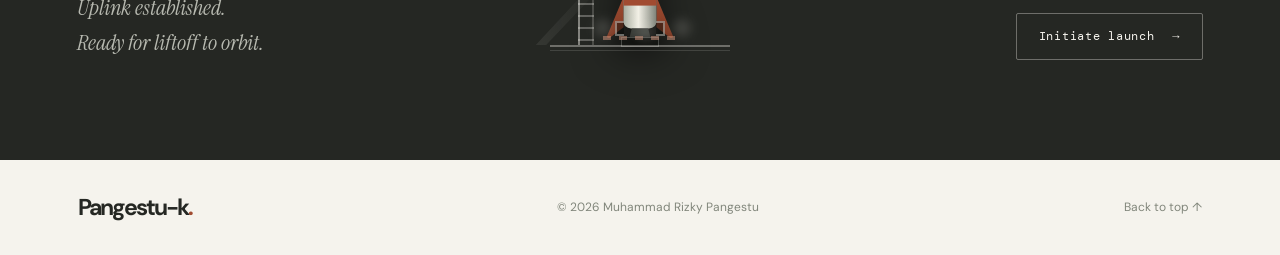
==== commit 24a9b1a5: "feat: Enhance launchpad visuals and animations for improved user engagement" ====
--- a/index.html
+++ b/index.html
@@ -66,7 +66,7 @@
       <section class="contact-section" id="contact" aria-labelledby="contact-heading"><span class="section-number">05 / Contact</span><div class="contact-layout"><h2 id="contact-heading">Have something<br><em>in mind?</em></h2><div class="contact-side"><p>I'm always interested in thoughtful conversations about software, engineering, and building useful things.</p><div id="contact-links" class="contact-links"></div></div></div>
         <div class="launchpad" id="launchpad">
           <div class="pad-info"><span class="pad-label">05 / Launch complex</span><p class="pad-text">Uplink established.<br>Ready for liftoff to orbit.</p></div>
-          <div class="pad-scene" aria-hidden="true"><div class="pad-tower"></div><div class="pad-rocket"></div><div class="pad-shadow"></div><span class="pad-smoke s1"></span><span class="pad-smoke s2"></span><div class="pad-ground"></div></div>
+          <div class="pad-scene" aria-hidden="true"><div class="pad-flood"></div><div class="pad-tower"></div><div class="pad-arm"></div><div class="pad-rocket"></div><div class="pad-clamp left"></div><div class="pad-clamp right"></div><div class="pad-mount"></div><div class="pad-shadow"></div><span class="pad-smoke s1"></span><span class="pad-smoke s2"></span><span class="pad-smoke s3"></span><div class="pad-ground"></div><span class="pad-light"></span></div>
           <button class="launch-btn" id="launch-btn" type="button">Initiate launch <span aria-hidden="true">→</span></button>
         </div>
       </section>
@@ -101,7 +101,7 @@
     <div class="launch-stage" id="launch-stage">
       <div class="mission-ground"></div>
       <div class="mission-rocket" id="mission-rocket">
-        <svg class="rocket-svg" viewBox="0 0 120 300" aria-hidden="true">
+        <svg class="rocket-svg" viewBox="0 0 120 224" aria-hidden="true">
           <defs>
             <linearGradient id="rgBody" x1="0" y1="0" x2="1" y2="0"><stop offset="0" stop-color="#a8ac9f"/><stop offset=".45" stop-color="#f2f0e6"/><stop offset="1" stop-color="#7e8278"/></linearGradient>
             <linearGradient id="rgNose" x1="0" y1="0" x2="1" y2="0"><stop offset="0" stop-color="#7c3a24"/><stop offset=".5" stop-color="#c99079"/><stop offset="1" stop-color="#8f452c"/></linearGradient>
--- a/styles.css
+++ b/styles.css
@@ -20,13 +20,15 @@
 @media (hover:hover) and (pointer:fine){html.custom-cursor,html.custom-cursor *{cursor:none!important}.cursor-dot{position:fixed;top:0;left:0;width:8px;height:8px;border-radius:50%;background:var(--accent);pointer-events:none;z-index:9999;opacity:0;transition:opacity .3s,width .25s,height .25s,transform .08s}.cursor-ring{position:fixed;top:0;left:0;width:38px;height:38px;border:1.5px solid color-mix(in srgb,var(--ink) 40%,transparent);border-radius:50%;pointer-events:none;z-index:9998;opacity:0;transition:opacity .3s,width .35s cubic-bezier(.22,1,.36,1),height .35s cubic-bezier(.22,1,.36,1),border-color .3s,background-color .3s}html.cursor-active .cursor-dot,html.cursor-active .cursor-ring{opacity:1}.cursor-ring.is-hover{width:60px;height:60px;border-color:var(--accent);background:color-mix(in srgb,var(--accent) 10%,transparent)}.cursor-dot.is-hover{width:4px;height:4px}.cursor-ring.is-down{width:30px;height:30px}.cursor-dot.cursor-hidden,.cursor-ring.cursor-hidden{opacity:0!important}}
 @media (hover:none),(pointer:coarse){.cursor-dot,.cursor-ring{display:none}}
 .launchpad{display:flex;align-items:flex-end;justify-content:space-between;gap:40px;margin-top:70px;padding-top:48px;border-top:1px solid rgba(245,243,237,.14);flex-wrap:wrap}.pad-label{display:block;font-family:var(--mono);font-size:11px;letter-spacing:.045em;color:#c8937e;margin-bottom:14px}.pad-text{font-family:var(--serif);font-style:italic;font-size:22px;color:#b7b9b0;margin:0}.launch-btn{font-family:var(--mono);font-size:12px;letter-spacing:.06em;color:#f5f3ed;background:none;border:1px solid rgba(245,243,237,.35);padding:13px 22px;border-radius:2px;cursor:pointer;transition:color .25s,border-color .25s,background-color .25s,transform .25s}.launch-btn:hover{color:#dfae95;border-color:#dfae95;background:rgba(223,174,149,.08);transform:translateY(-2px)}.launch-btn span{margin-left:10px}
-.pad-scene{position:relative;width:130px;height:200px}.pad-rocket svg{position:absolute;bottom:20px;left:50%;translate:-50% 0;width:72px;height:auto;filter:drop-shadow(0 16px 18px rgba(0,0,0,.55))}.pad-shadow{position:absolute;bottom:12px;left:50%;translate:-50% 0;width:96px;height:14px;background:radial-gradient(50% 50% at 50% 50%,rgba(0,0,0,.6),transparent 70%);filter:blur(3px)}.pad-ground{position:absolute;bottom:13px;left:-16px;right:-16px;height:2px;background:rgba(245,243,237,.35)}.pad-ground::after{content:"";position:absolute;left:0;right:0;top:5px;height:1px;background:rgba(245,243,237,.14)}.pad-tower{position:absolute;left:6px;bottom:15px;width:16px;height:132px;border-left:2px solid rgba(245,243,237,.45);border-right:2px solid rgba(245,243,237,.2);background:repeating-linear-gradient(180deg,rgba(245,243,237,.3) 0 2px,transparent 2px 12px)}.pad-tower::after{content:"";position:absolute;top:-3px;left:-4px;right:-4px;height:3px;background:rgba(245,243,237,.5)}.pad-smoke{position:absolute;bottom:18px;width:28px;height:28px;border-radius:50%;background:radial-gradient(circle,rgba(245,243,237,.16),transparent 70%);filter:blur(3px);animation:steam 5s ease-in-out infinite}.pad-smoke.s1{left:16%}.pad-smoke.s2{right:12%;animation-delay:2.4s}@keyframes steam{0%{transform:translateY(0) scale(.7);opacity:0}30%{opacity:.85}100%{transform:translateY(-48px) scale(1.5);opacity:0}}
+.pad-scene{position:relative;width:140px;height:206px}.rocket-svg{overflow:visible}.pad-rocket svg{position:absolute;bottom:15px;left:50%;translate:-50% 0;width:76px;height:auto;filter:drop-shadow(0 16px 18px rgba(0,0,0,.55))}.pad-shadow{position:absolute;bottom:11px;left:50%;translate:-50% 0;width:100px;height:14px;background:radial-gradient(50% 50% at 50% 50%,rgba(0,0,0,.6),transparent 70%);filter:blur(3px)}.pad-ground{position:absolute;bottom:13px;left:-20px;right:-20px;height:2px;background:rgba(245,243,237,.35)}.pad-ground::before{content:"";position:absolute;left:50%;translate:-50% 0;bottom:7px;width:74px;height:4px;background:repeating-linear-gradient(90deg,rgba(201,144,121,.55) 0 8px,transparent 8px 16px)}.pad-ground::after{content:"";position:absolute;left:0;right:0;top:5px;height:1px;background:rgba(245,243,237,.14)}.pad-mount{position:absolute;bottom:13px;left:50%;translate:-50% 0;width:38px;height:10px;background:#191b17;border:1px solid rgba(245,243,237,.28)}.pad-clamp{position:absolute;bottom:24px;width:9px;height:15px;border:2px solid rgba(245,243,237,.42);background:rgba(8,10,8,.45)}.pad-clamp.left{left:calc(50% - 25px);border-right:none}.pad-clamp.right{right:calc(50% - 25px);border-left:none}.pad-tower{position:absolute;left:8px;bottom:15px;width:16px;height:138px;border-left:2px solid rgba(245,243,237,.45);border-right:2px solid rgba(245,243,237,.2);background:repeating-linear-gradient(180deg,rgba(245,243,237,.3) 0 2px,transparent 2px 12px)}.pad-tower::after{content:"";position:absolute;top:-3px;left:-4px;right:-4px;height:3px;background:rgba(245,243,237,.5)}.pad-arm{position:absolute;left:22px;bottom:112px;width:32px;height:3px;background:rgba(245,243,237,.4)}.pad-arm::after{content:"";position:absolute;right:0;top:3px;width:1px;height:26px;background:rgba(245,243,237,.3)}.pad-flood{position:absolute;left:-34px;bottom:15px;width:130px;height:140px;background:linear-gradient(76deg,rgba(245,243,237,.08),transparent 58%);clip-path:polygon(0 100%,100% 0,100% 10%,8% 100%)}.pad-light{position:absolute;left:14px;bottom:156px;width:5px;height:5px;border-radius:50%;background:#ff6b4a;animation:beacon 2.2s ease-in-out infinite}.pad-smoke{position:absolute;bottom:18px;width:28px;height:28px;border-radius:50%;background:radial-gradient(circle,rgba(245,243,237,.16),transparent 70%);filter:blur(3px);animation:steam 5s ease-in-out infinite}.pad-smoke.s1{left:14%}.pad-smoke.s2{right:10%;animation-delay:1.7s}.pad-smoke.s3{left:44%;bottom:14px;animation-delay:3.3s}@keyframes steam{0%{transform:translateY(0) scale(.7);opacity:0}30%{opacity:.85}100%{transform:translateY(-48px) scale(1.5);opacity:0}}
 .rocket-flame{transform-box:fill-box;transform-origin:50% 0;opacity:0}.launch-overlay.flame-on .rocket-flame{opacity:1;animation:flicker .16s ease-in-out infinite alternate}@keyframes flicker{from{transform:scaleY(.82) scaleX(1.06)}to{transform:scaleY(1.14) scaleX(.9)}}.beacon{animation:beacon 2.2s ease-in-out infinite}@keyframes beacon{0%,100%{opacity:.2}50%{opacity:1}}
 .launch-overlay{position:fixed;inset:0;z-index:200;background:#060a10;visibility:hidden;opacity:0;transition:opacity .6s ease,visibility .6s}.launch-overlay::before{content:"";position:absolute;inset:0;background:radial-gradient(120% 90% at 50% 108%,#14202e 0%,#0a1220 45%,#040711 100%);opacity:0;transition:opacity 1.6s ease}.launch-overlay.open{visibility:visible;opacity:1}.launch-overlay.orbit::before{opacity:1}#starfield{position:absolute;inset:0;width:100%;height:100%}
-.launch-stage{position:absolute;inset:0;pointer-events:none;transition:opacity .8s}.launch-overlay.orbit .launch-stage{opacity:0}.mission-ground{position:absolute;left:0;right:0;bottom:0;height:16vh;background:linear-gradient(180deg,transparent,rgba(1,3,7,.92) 78%)}.mission-ground::after{content:"";position:absolute;bottom:12vh;left:50%;translate:-50% 0;width:min(320px,60vw);height:3px;background:rgba(245,243,237,.28);box-shadow:0 10px 34px rgba(120,180,255,.25)}
-.mission-rocket{position:absolute;bottom:calc(12vh + 3px);left:50%;translate:-50% 0;width:clamp(84px,13vw,140px)}.mission-rocket svg{width:100%;height:auto;display:block;filter:drop-shadow(0 22px 26px rgba(0,0,0,.55))}.launch-overlay.lift-off .mission-rocket{transform:translateY(-145vh);transition:transform 2.8s cubic-bezier(.6,.04,.9,.4)}
+.launch-stage{position:absolute;inset:0;pointer-events:none;transition:opacity .8s}.launch-overlay.orbit .launch-stage{opacity:0}.mission-ground{position:absolute;left:0;right:0;bottom:0;height:16vh;background:linear-gradient(180deg,transparent,rgba(1,3,7,.92) 78%)}.mission-ground::before{content:"";position:absolute;inset:0;background:radial-gradient(38% 100% at 50% 100%,rgba(255,140,60,.5),transparent 72%);opacity:0;transition:opacity .7s}.mission-ground::after{content:"";position:absolute;bottom:12vh;left:50%;translate:-50% 0;width:min(320px,60vw);height:3px;background:rgba(245,243,237,.28);box-shadow:0 10px 34px rgba(120,180,255,.25)}.launch-overlay.flame-on .mission-ground::before{opacity:1}
+.mission-rocket{position:absolute;bottom:calc(12vh + 3px);left:50%;translate:-50% 0;width:clamp(84px,13vw,140px)}.mission-rocket svg{width:100%;height:auto;display:block;filter:drop-shadow(0 22px 26px rgba(0,0,0,.55))}.launch-overlay.lift-off .mission-rocket{transform:translateY(-145vh);transition:transform 3.1s cubic-bezier(.55,.02,.85,.35)}
+.launch-overlay.ignition:not(.lift-off) .mission-rocket svg{animation:tremble .12s linear infinite}@keyframes tremble{0%{transform:translate(0,0)}25%{transform:translate(-1px,1px)}50%{transform:translate(1px,-1px)}75%{transform:translate(-1px,-1px)}100%{transform:translate(1px,1px)}}
 .launch-overlay.lift-off .launch-stage{animation:shake .55s linear 3}@keyframes shake{0%,100%{transform:none}20%{transform:translate(3px,-2px)}40%{transform:translate(-4px,2px)}60%{transform:translate(3px,1px)}80%{transform:translate(-2px,-2px)}}
-.burst{position:absolute;bottom:calc(12vh - 8px);left:50%;translate:-50% 0;width:52px;height:52px;border-radius:50%;background:radial-gradient(circle,rgba(228,224,212,.55),transparent 65%);filter:blur(7px);opacity:0}.launch-overlay.lift-off .burst{animation:burst 1.7s ease-out forwards}.burst.b2{left:calc(50% - 40px);animation-delay:.14s}.burst.b3{left:calc(50% + 40px);animation-delay:.28s}@keyframes burst{0%{opacity:0;transform:scale(.4)}22%{opacity:.95}100%{opacity:0;transform:scale(3.6) translateY(-34px)}}
+.launch-overlay.ignition:not(.lift-off) .launch-stage{animation:rumble .5s linear infinite}@keyframes rumble{0%,100%{transform:none}25%{transform:translate(1px,-1px)}50%{transform:translate(-1px,1px)}75%{transform:translate(1px,1px)}}
+.burst{position:absolute;bottom:calc(12vh - 8px);left:50%;translate:-50% 0;width:52px;height:52px;border-radius:50%;background:radial-gradient(circle,rgba(228,224,212,.55),transparent 65%);filter:blur(7px);opacity:0}.launch-overlay.ignition .burst{animation:burst 1.9s ease-out forwards}.burst.b2{left:calc(50% - 40px);animation-delay:.16s}.burst.b3{left:calc(50% + 40px);animation-delay:.32s}@keyframes burst{0%{opacity:0;transform:scale(.4)}22%{opacity:.95}100%{opacity:0;transform:scale(3.6) translateY(-34px)}}
 .countdown{position:absolute;inset:0;display:flex;align-items:center;justify-content:center;font-family:var(--mono);font-size:clamp(88px,22vw,230px);color:#f5f3ed;text-shadow:0 0 46px rgba(201,144,121,.5);opacity:0;pointer-events:none}.countdown.tick{animation:count-tick .82s cubic-bezier(.22,1,.36,1) both}@keyframes count-tick{0%{opacity:0;transform:scale(1.45)}18%{opacity:1}100%{opacity:0;transform:scale(.82)}}
 .orbit-panel{position:absolute;inset:0;display:flex;flex-direction:column;justify-content:center;align-items:center;text-align:center;gap:20px;padding:24px;opacity:0;visibility:hidden;transform:translateY(26px);transition:opacity .8s ease .45s,transform .8s ease .45s,visibility .8s ease .45s}.launch-overlay.orbit .orbit-panel{opacity:1;visibility:visible;transform:none}.orbit-panel .section-number{color:#c8937e;margin-bottom:4px}.orbit-panel h2{font-weight:500;letter-spacing:-.062em;font-size:clamp(44px,8vw,96px);line-height:1.03;color:#f5f3ed;margin:0}.orbit-panel h2 em{font-family:var(--serif);font-weight:400;letter-spacing:-.043em;color:#c99079}.orbit-caption{font-family:var(--mono);font-size:11px;letter-spacing:.06em;color:#8d9199;margin:2px 0 10px}.orbit-links{display:flex;flex-wrap:wrap;justify-content:center;gap:16px 30px;max-width:640px}.orbit-links a{font-size:14px;color:#f5f3ed;border-bottom:1px solid rgba(245,243,237,.4);padding-bottom:6px;transition:color .25s,border-color .25s,transform .3s}.orbit-links a:hover{color:#dfae95;border-color:#dfae95;transform:translateY(-3px)}
 .orbit-exit{position:absolute;top:22px;right:22px;font-family:var(--mono);font-size:11px;letter-spacing:.06em;color:rgba(245,243,237,.75);background:none;border:1px solid rgba(245,243,237,.3);padding:10px 16px;border-radius:2px;cursor:pointer;transition:color .25s,border-color .25s;z-index:6}.orbit-exit:hover{color:#dfae95;border-color:#dfae95}
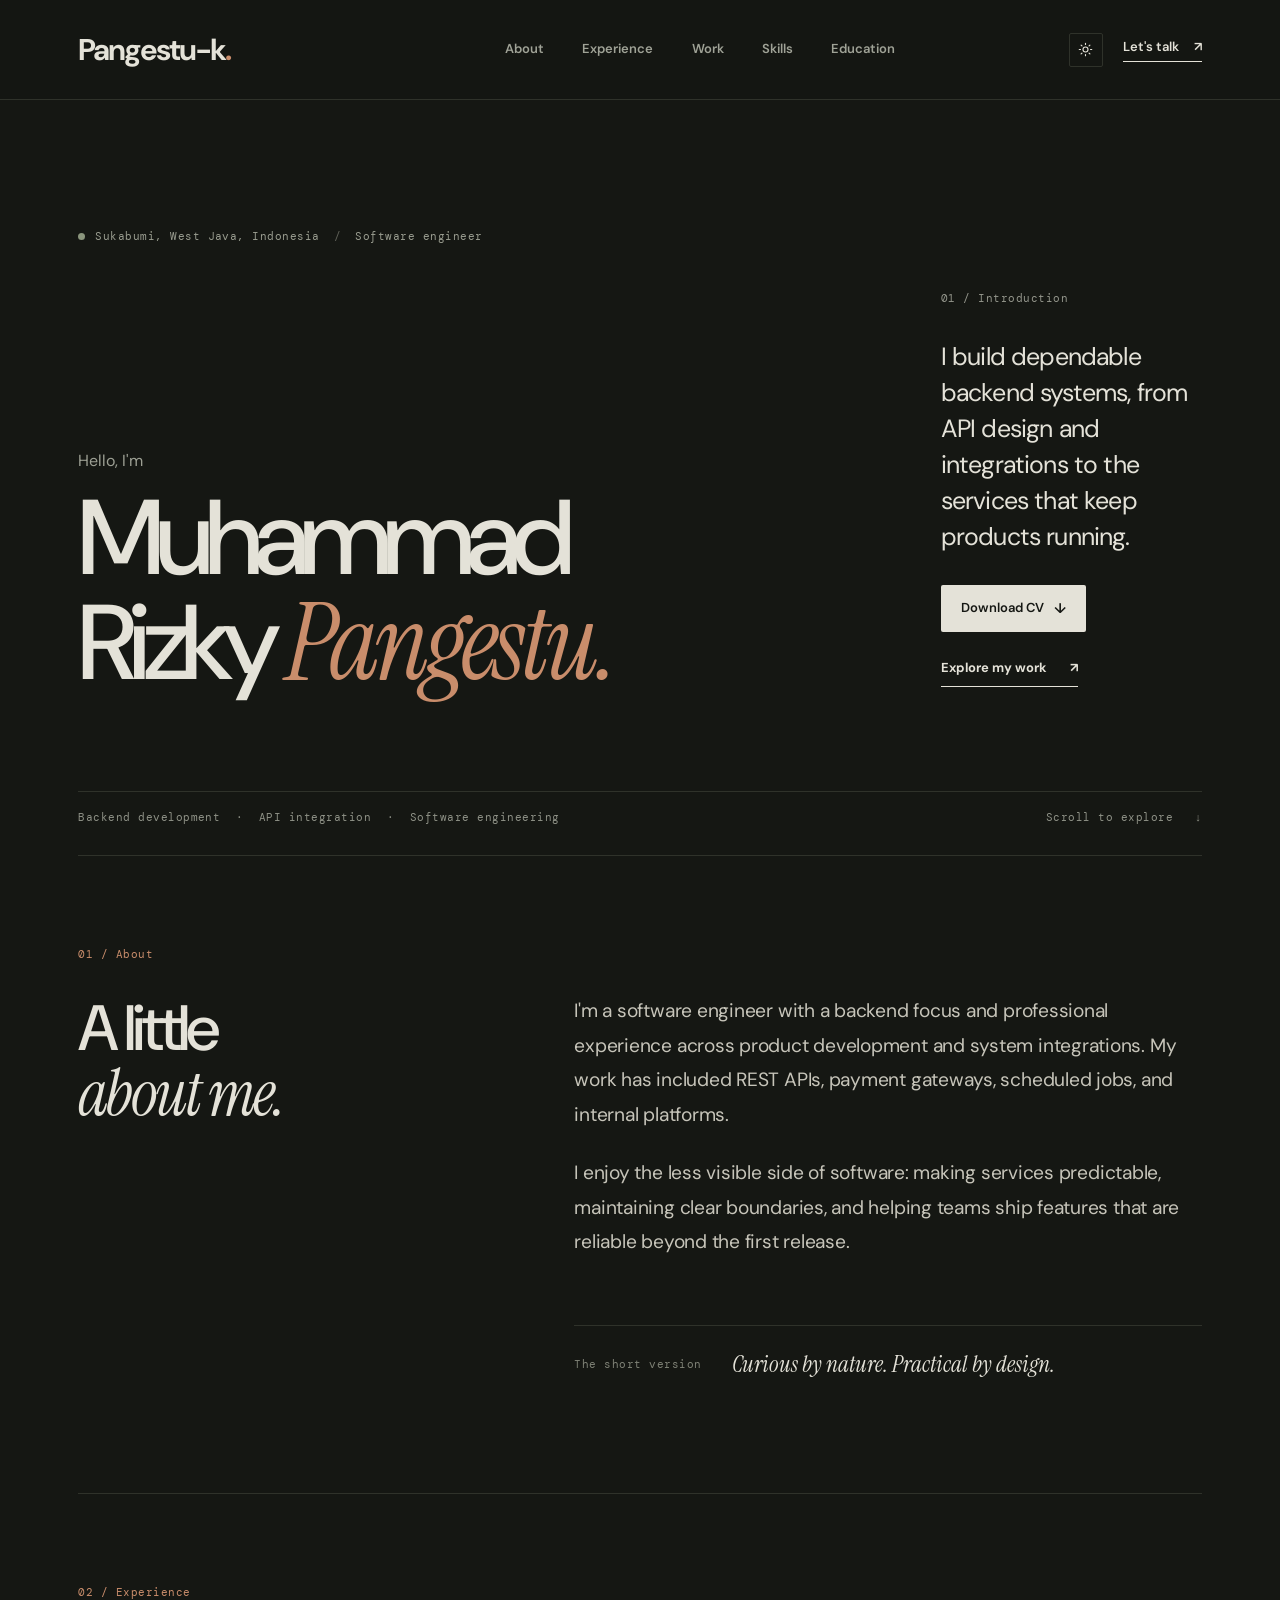
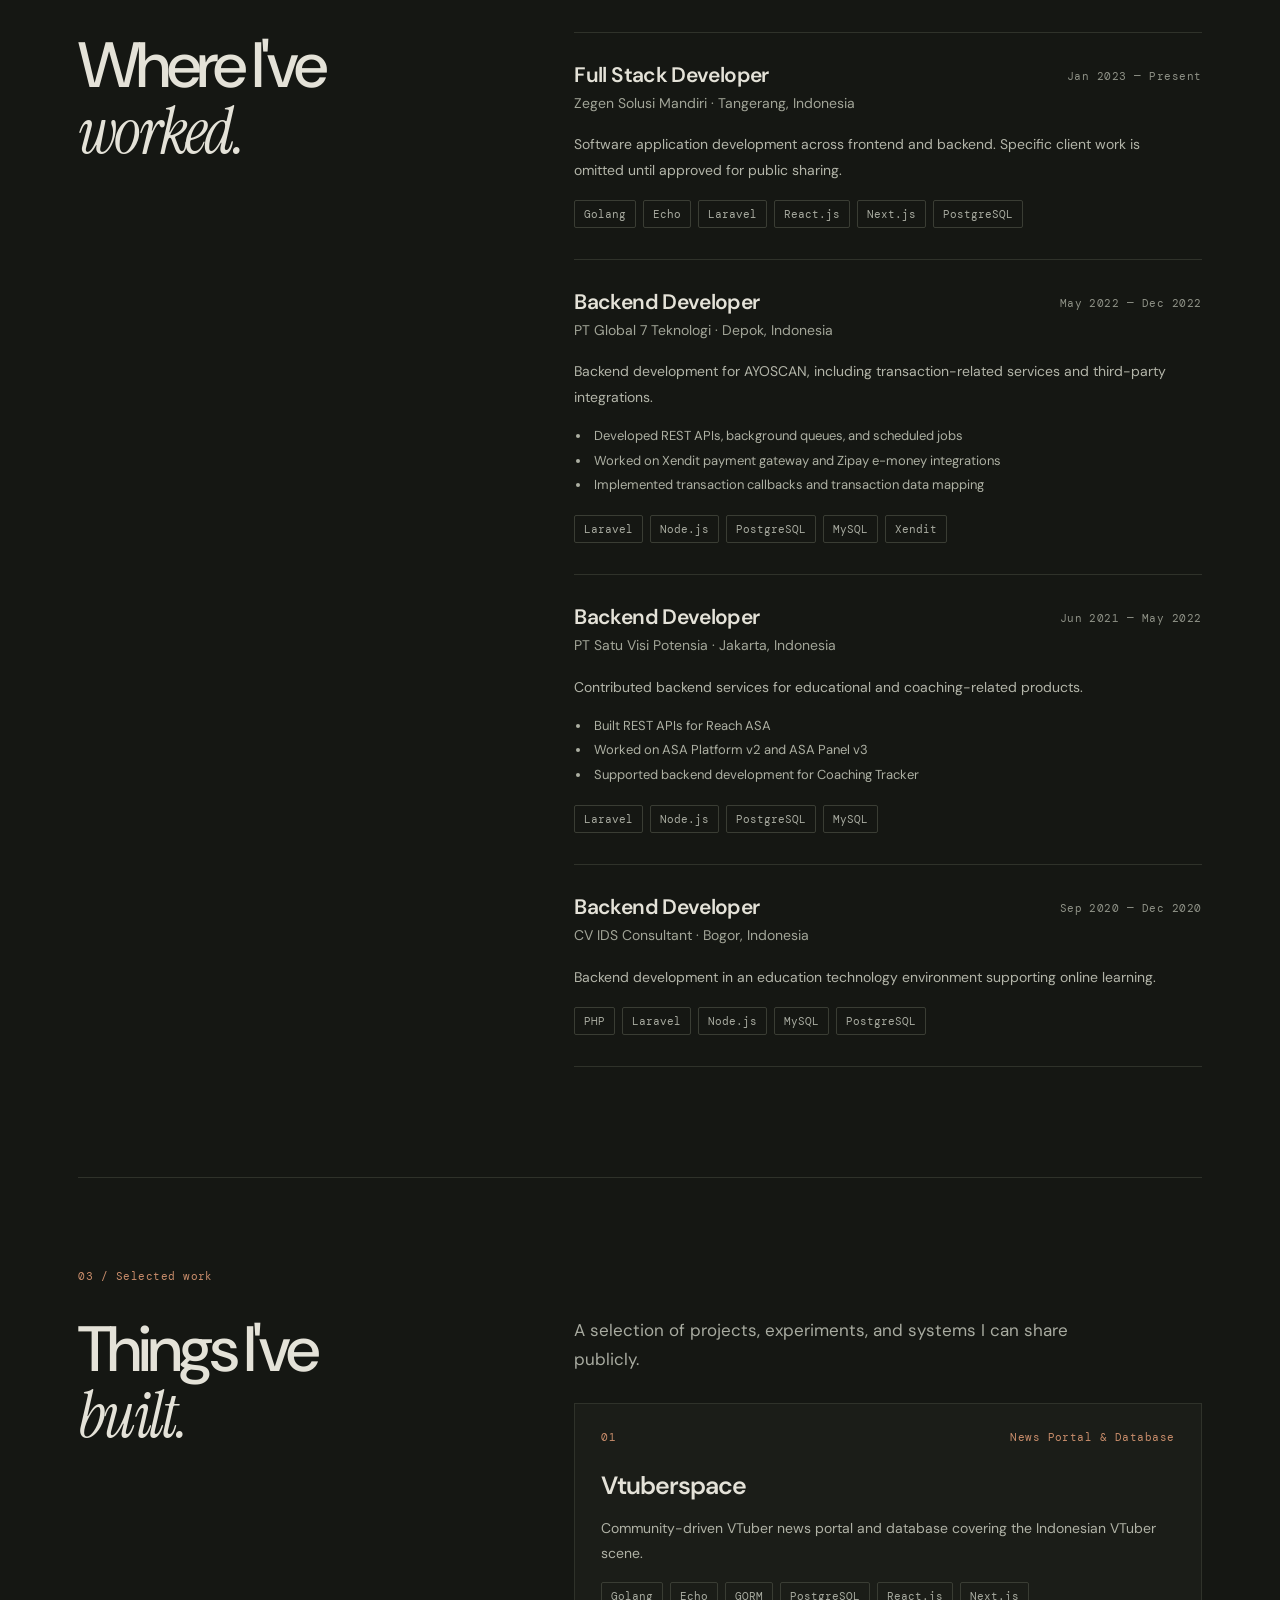
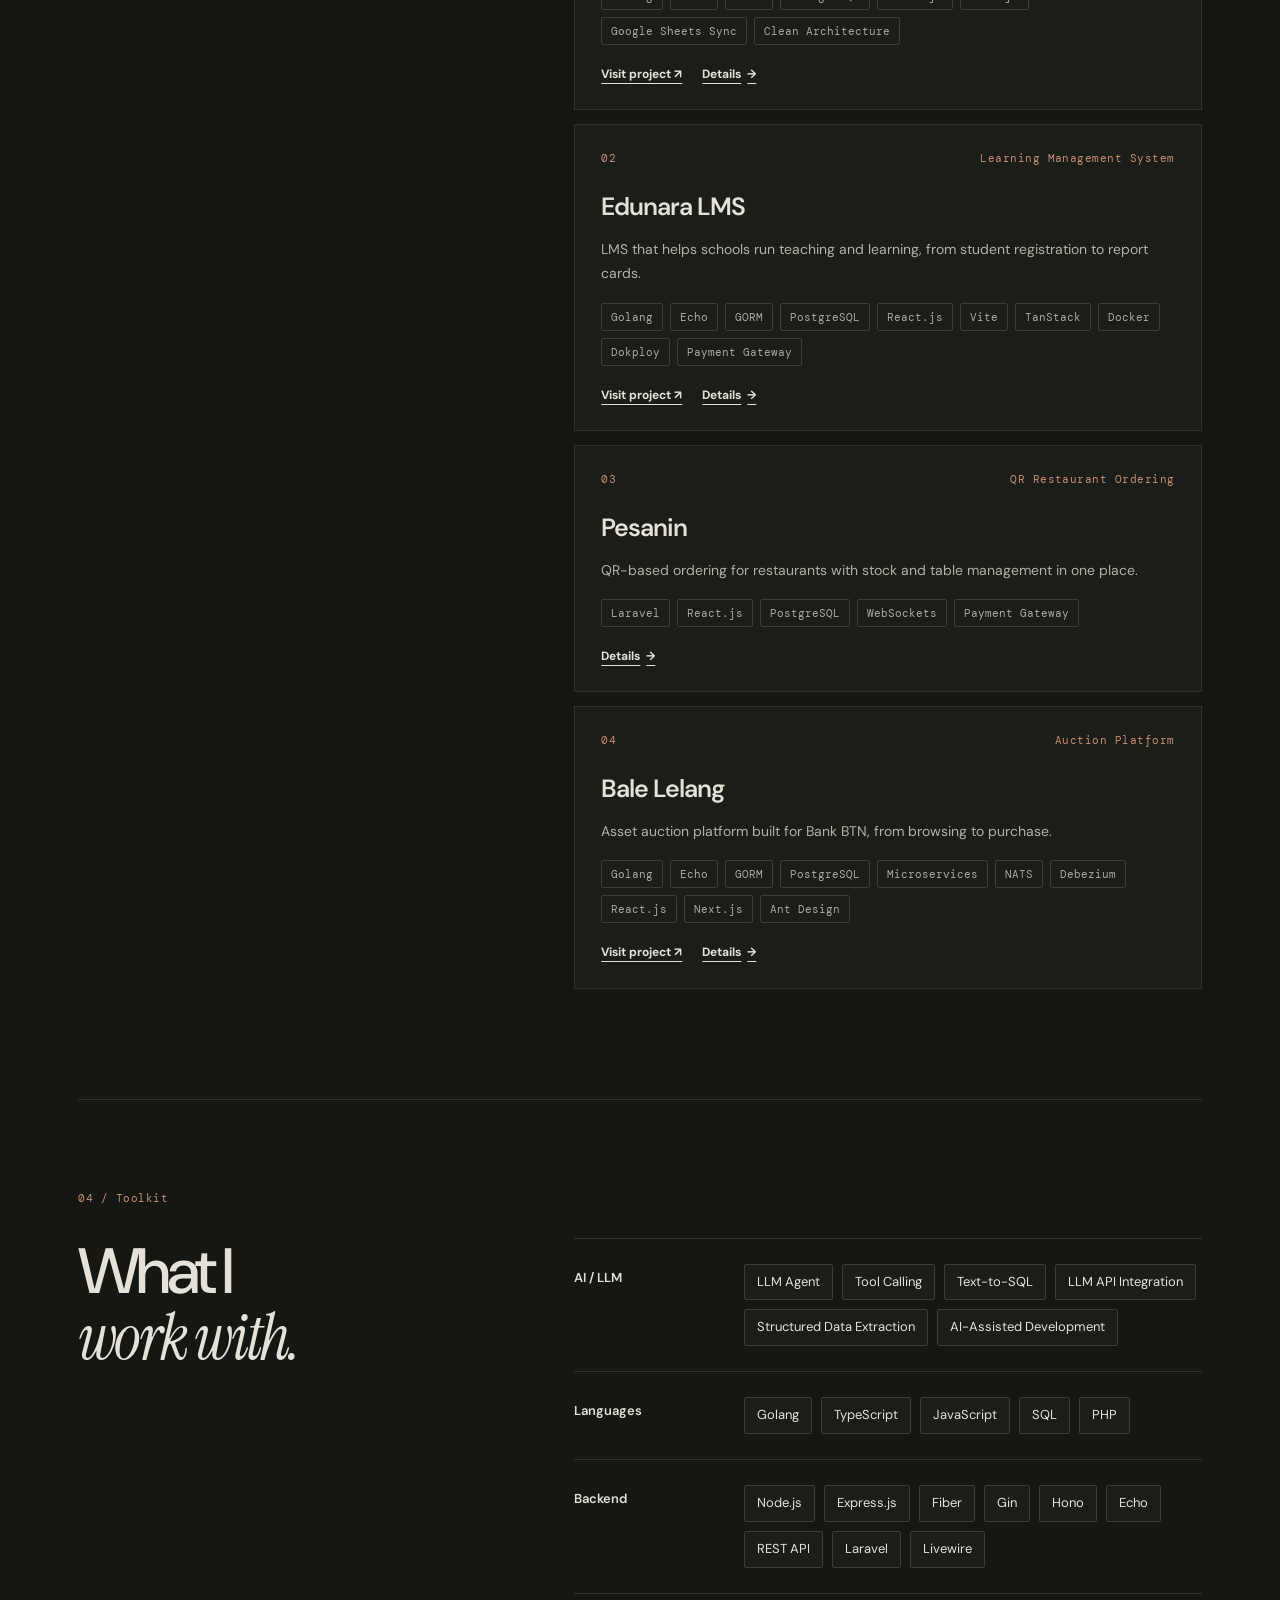
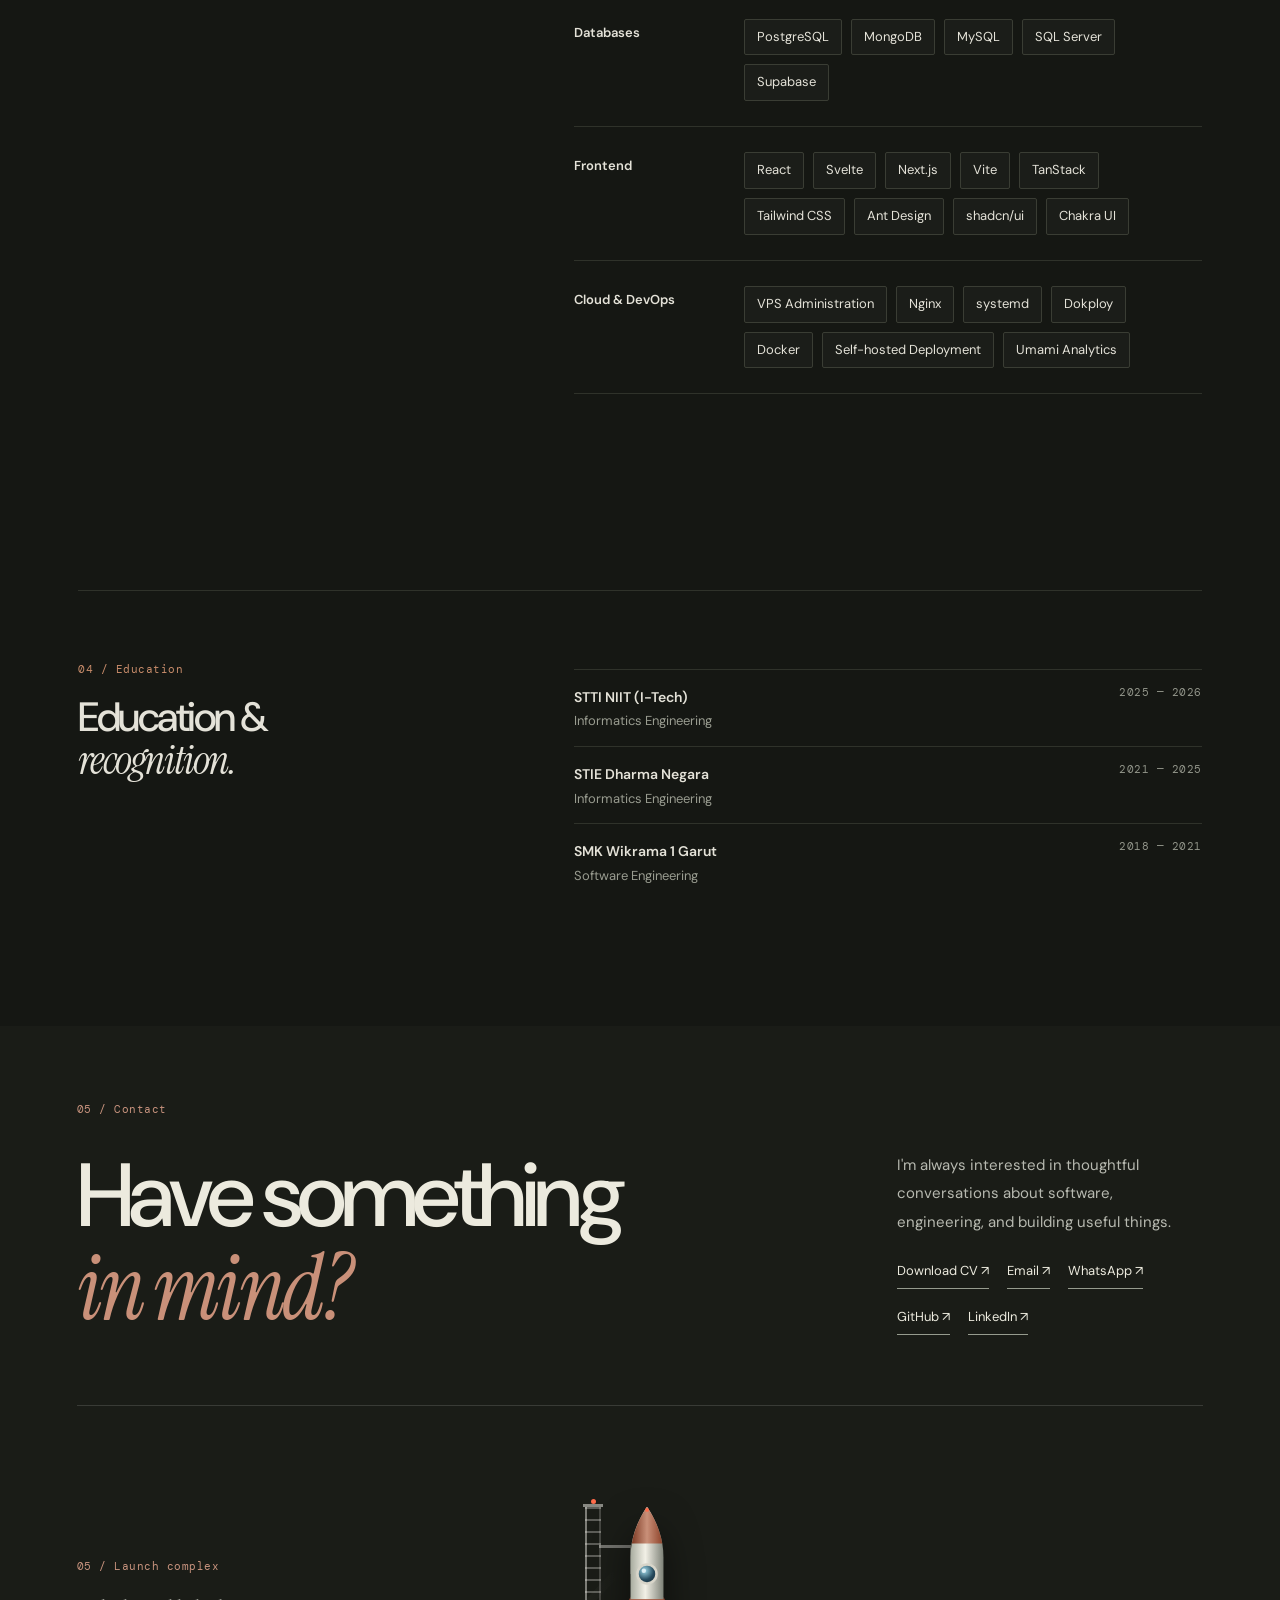
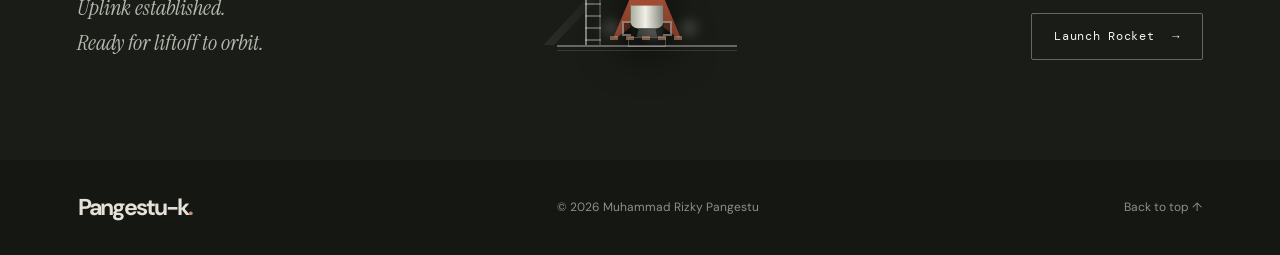
==== commit 26686b36: "feat: Update theme color and button label for improved visual consistency" ====
--- a/index.html
+++ b/index.html
@@ -3,14 +3,14 @@
 <head>
   <meta charset="utf-8">
   <meta name="viewport" content="width=device-width,initial-scale=1">
-  <meta name="theme-color" content="#f5f3ed">
+  <meta name="theme-color" content="#151713">
   <meta name="description" content="Portfolio of Muhammad Rizky Pangestu, backend developer and software engineer.">
   <meta property="og:type" content="website">
   <meta property="og:title" content="Muhammad Rizky Pangestu — Software Engineer">
   <meta property="og:description" content="Backend engineering, experience, selected work, and technical skills.">
   <title>Muhammad Rizky Pangestu — Software Engineer</title>
   <link rel="icon" href="assets/favicon.svg" type="image/svg+xml">
-  <script>(function(){try{var t=localStorage.getItem('theme');if(t!=='dark'&&t!=='light'){t=window.matchMedia('(prefers-color-scheme: dark)').matches?'dark':'light'}document.documentElement.setAttribute('data-theme',t)}catch(e){}})();</script>
+  <script>(function(){try{var t=localStorage.getItem('theme');if(t!=='dark'&&t!=='light'){t='dark'}document.documentElement.setAttribute('data-theme',t)}catch(e){}})();</script>
   <link rel="stylesheet" href="styles.css">
   <script src="main.js" defer></script>
 </head>
@@ -67,7 +67,7 @@
         <div class="launchpad" id="launchpad">
           <div class="pad-info"><span class="pad-label">05 / Launch complex</span><p class="pad-text">Uplink established.<br>Ready for liftoff to orbit.</p></div>
           <div class="pad-scene" aria-hidden="true"><div class="pad-flood"></div><div class="pad-tower"></div><div class="pad-arm"></div><div class="pad-rocket"></div><div class="pad-clamp left"></div><div class="pad-clamp right"></div><div class="pad-mount"></div><div class="pad-shadow"></div><span class="pad-smoke s1"></span><span class="pad-smoke s2"></span><span class="pad-smoke s3"></span><div class="pad-ground"></div><span class="pad-light"></span></div>
-          <button class="launch-btn" id="launch-btn" type="button">Initiate launch <span aria-hidden="true">→</span></button>
+          <button class="launch-btn" id="launch-btn" type="button">Launch Rocket <span aria-hidden="true">→</span></button>
         </div>
       </section>
     </main>
@@ -129,6 +129,8 @@
       <span class="burst b1"></span><span class="burst b2"></span><span class="burst b3"></span>
     </div>
     <canvas id="starfield"></canvas>
+    <div class="launch-skyline" aria-hidden="true"></div>
+    <div class="cloud-layer" aria-hidden="true"></div>
     <div class="countdown" id="countdown"></div>
     <div class="orbit-panel">
       <span class="section-number">Orbit established</span>
--- a/styles.css
+++ b/styles.css
@@ -1,11 +1,11 @@
 @import url('https://fonts.googleapis.com/css2?family=DM+Sans:wght@400;500;600;700&family=DM+Mono:wght@400;500&family=Instrument+Serif:ital@0;1&display=swap');
 :root{--paper:#f5f3ed;--ink:#252723;--muted:#777a72;--line:#d9d9d0;--accent:#a14b31;--white:#fffdf9;--sans:'DM Sans',Arial,sans-serif;--serif:'Instrument Serif',Georgia,serif;--mono:'DM Mono',monospace}
-*{box-sizing:border-box}html{scroll-behavior:smooth;scroll-padding-top:130px}body{margin:0;background:var(--paper);color:var(--ink);font:16px/1.6 var(--sans);-webkit-font-smoothing:antialiased}a{color:inherit;text-decoration:none}button{font:inherit}a:focus-visible,button:focus-visible{outline:2px solid var(--accent);outline-offset:5px}::selection{background:#e2bba9;color:#281a13}.site-shell{max-width:1540px;margin:auto;padding:0 clamp(24px,6.1vw,100px)}.skip-link{position:absolute;top:-80px;left:20px;padding:10px 18px;background:var(--ink);color:#fff;z-index:100}.skip-link:focus{top:10px}.topbar{height:100px;display:flex;align-items:center;justify-content:space-between;border-bottom:1px solid var(--line);gap:18px}.wordmark{font-size:30px;font-weight:700;letter-spacing:-2px;line-height:1}.wordmark-dot,.footer-brand span{color:var(--accent)}.navigation{display:flex;gap:clamp(18px,3vw,45px);margin-left:9%}.navigation a,.nav-contact{font-size:13px;font-weight:600}.navigation a{color:#6b6e65;transition:color .2s}.navigation a:hover,.nav-contact:hover{color:var(--accent)}.nav-contact{border-bottom:1px solid var(--ink);padding-bottom:4px;white-space:nowrap}.nav-contact span{margin-left:12px}.hero{padding:clamp(65px,10vw,146px) 0 28px;min-height:660px;display:flex;flex-direction:column;justify-content:space-between}.hero-eyebrow,.section-number,.micro-label,.aside-index,.scroll-hint,.hero-bottom,.project-number,.project-kind,.experience-date,.education-date{font-family:var(--mono);font-size:11px;letter-spacing:.045em}.hero-eyebrow{display:flex;align-items:center;gap:10px;color:#656a62}.signal{width:7px;height:7px;background:#79846c;border-radius:50%}.eyebrow-divider{color:#b0b0a9;margin:0 4px}.hero-grid{display:grid;grid-template-columns:minmax(0,1.7fr) minmax(230px,.55fr);gap:55px;align-items:end;margin-top:38px}.hero-kicker{font-size:16px;color:#787c73;margin:0 0 12px}h1,h2,h3,p{margin-top:0}.hero h1{font-weight:500;letter-spacing:-.075em;line-height:.99;font-size:clamp(70px,8.3vw,132px);margin:0}.hero h1 em,.section h2 em,.contact-section h2 em{font-family:var(--serif);font-weight:400;letter-spacing:-.043em}.hero h1 em{color:var(--accent)}.hero-aside{padding-bottom:9px}.aside-index{color:#8b8d83}.hero-intro{font-size:clamp(19px,2vw,25px);line-height:1.44;letter-spacing:-.033em;margin:30px 0}.text-link{display:inline-flex;align-items:center;gap:23px;font-size:13px;font-weight:700;border-bottom:1px solid var(--ink);padding-bottom:8px}.text-link:hover{color:var(--accent);border-color:var(--accent)}.hero-bottom{margin-top:95px;border-top:1px solid var(--line);padding-top:17px;display:flex;justify-content:space-between;color:#83867e}.separator{padding:0 8px}.scroll-hint{white-space:nowrap}.scroll-hint span{margin-left:14px}.section{border-top:1px solid var(--line);padding:90px 0 110px;display:grid;grid-template-columns:minmax(235px,.85fr) minmax(0,1.4fr);gap:clamp(40px,9vw,160px)}.section-number{display:block;color:var(--accent);margin-bottom:32px}.section h2,.contact-section h2{font-weight:500;letter-spacing:-.062em;font-size:clamp(47px,5vw,78px);line-height:1.03;margin:0}.section-content{padding-top:48px}.prose p{font-size:clamp(17px,1.5vw,20px);line-height:1.8;letter-spacing:-.012em;margin-bottom:24px;color:#41443e}.about-bottom{display:flex;align-items:center;gap:30px;border-top:1px solid var(--line);margin-top:65px;padding-top:20px}.micro-label{color:#999d93;white-space:nowrap}.about-bottom p{margin:0;font-family:var(--serif);font-size:23px;font-style:italic}.experience-list{border-top:1px solid var(--line)}.experience-item{border-bottom:1px solid var(--line);padding:29px 0 31px}.experience-header{display:grid;grid-template-columns:1fr auto;align-items:start;gap:12px}.experience-role{font-size:21px;font-weight:600;letter-spacing:-.03em;line-height:1.3;margin:0 0 3px}.experience-company{color:#70746b;font-size:14px}.experience-date{color:#83867d;white-space:nowrap;text-align:right;margin-top:6px}.experience-description{font-size:14px;color:#5e625a;max-width:600px;line-height:1.8;margin:18px 0 0}.highlights{padding-left:17px;margin:14px 0 0;color:#63675f;font-size:13px;line-height:1.9}.highlights li{padding-left:3px}.pill-row{display:flex;flex-wrap:wrap;gap:7px;margin-top:17px}.pill{font:11px var(--mono);color:#70746b;border:1px solid #d9d9d0;padding:6px 9px;border-radius:2px}.section-lead{font-size:17px;color:#666a61;line-height:1.7;margin-bottom:30px;max-width:500px}.projects-list{display:grid;gap:14px}.project-card{border:1px solid var(--line);background:#faf9f4;padding:25px 26px;transition:border-color .2s,transform .2s}.project-card:hover{border-color:#a9a99f;transform:translateY(-2px)}.project-top{display:flex;justify-content:space-between;gap:12px}.project-number,.project-kind{color:var(--accent)}.project-title{font-size:25px;letter-spacing:-.04em;font-weight:600;margin:19px 0 10px}.project-description{font-size:14px;color:#62665e;line-height:1.75}.project-links{display:flex;gap:20px;margin-top:20px}.project-links a{font-size:12px;font-weight:700;text-decoration:underline;text-underline-offset:5px}.empty-projects{background:#f0eee7;border:1px dashed #c8c8bf;padding:32px}.empty-projects strong{font-size:18px;font-weight:600;letter-spacing:-.02em}.empty-projects p{font-size:14px;color:#71756c;max-width:440px;margin:10px 0 0;line-height:1.7}.skill-group{display:grid;grid-template-columns:155px 1fr;gap:15px;padding:25px 0;border-bottom:1px solid var(--line)}.skill-group:first-child{border-top:1px solid var(--line)}.skill-group h3{font-size:13px;font-weight:600;margin:4px 0}.skill-items{display:flex;flex-wrap:wrap;gap:9px}.skill-item{font-size:13px;padding:7px 12px;border:1px solid #d5d6cd;background:#faf9f5;border-radius:2px}.additional-block{grid-column:1/-1;display:grid;grid-template-columns:minmax(235px,.85fr) minmax(0,1.4fr);gap:clamp(40px,9vw,160px);align-items:start;border-top:1px solid var(--line);margin-top:80px;padding-top:70px}.additional-block h3{font-weight:500;letter-spacing:-.06em;font-size:clamp(32px,3.2vw,50px);line-height:1.05;margin:0}.additional-block h3 em{font-family:var(--serif);font-weight:400;letter-spacing:-.043em}.additional-heading .section-number{margin-bottom:18px}.additional-content{padding-top:8px}.education-item{display:grid;grid-template-columns:1fr auto;gap:15px;padding:14px 0;border-top:1px solid var(--line)}.education-item strong{font-size:14px;font-weight:600}.education-item p{margin:2px 0 0;font-size:13px;color:#7b7e75}.education-date{color:#888b82}.recognition{padding-top:20px;color:#666a61;font-size:13px}.recognition strong{color:var(--ink)}.contact-section{background:var(--ink);color:var(--paper);padding:75px clamp(24px,6vw,80px) 100px;margin:15px calc(-1 * clamp(24px,6.1vw,100px)) 0}.contact-section .section-number{color:#c8937e}.contact-layout{display:grid;grid-template-columns:1.5fr .6fr;gap:55px;align-items:end}.contact-section h2{font-size:clamp(60px,7vw,106px)}.contact-section h2 em{color:#c99079}.contact-side p{color:#b7b9b0;font-size:15px;line-height:1.9}.contact-links{display:flex;flex-wrap:wrap;gap:18px;margin-top:25px}.contact-links a{font-size:13px;border-bottom:1px solid #969b8e;padding-bottom:6px}.contact-links a:hover{color:#dfae95}.footer{min-height:95px;display:flex;align-items:center;justify-content:space-between;gap:15px;font-size:12px;color:#81867b}.footer-brand{font-size:23px;font-weight:700;letter-spacing:-2px;color:var(--ink)}.footer a:last-child:hover{color:var(--accent)}.noscript{padding:20px;text-align:center} @media(max-width:900px){.hero-grid{grid-template-columns:1fr;gap:45px}.hero{min-height:auto}.hero-aside{max-width:470px}.hero-intro{margin:16px 0 20px}.section{grid-template-columns:1fr;gap:10px;padding:75px 0}.section-content{padding-top:16px}.section-number{margin-bottom:20px}.additional-block{grid-template-columns:1fr;gap:14px;margin-top:50px;padding-top:50px}.contact-layout{grid-template-columns:1fr}.hero-bottom{margin-top:75px}}@media(max-width:610px){.site-shell{padding:0 22px}.topbar{height:auto;flex-wrap:wrap;row-gap:0;padding-bottom:14px}.wordmark{font-size:24px}.navigation{order:3;width:100%;justify-content:space-between;gap:8px;margin:14px 0 0;padding-top:13px}.navigation a{font-size:11px;white-space:nowrap}.nav-contact{font-size:12px}.theme-toggle{width:30px;height:30px}.hero{padding:74px 0 26px}.hero h1{font-size:clamp(53px,13.2vw,80px)}.hero-grid{gap:29px}.hero-bottom{display:block;margin-top:60px;line-height:2}.scroll-hint{display:none}.section{padding:65px 0 75px}.section h2{font-size:59px}.experience-header{grid-template-columns:1fr}.experience-date{text-align:left;margin-top:3px}.skill-group{grid-template-columns:1fr;gap:8px}.contact-section{margin-left:-22px;margin-right:-22px;padding:65px 22px 75px}.contact-section h2{font-size:clamp(54px,11.5vw,78px)}.footer{flex-wrap:wrap;padding:22px 0;justify-content:flex-start}.footer a:last-child{margin-left:auto}.about-bottom{align-items:flex-start;flex-direction:column;gap:8px}}@media(prefers-reduced-motion:reduce){html{scroll-behavior:auto}*,*:before,*:after{transition:none!important;animation:none!important}}
+*{box-sizing:border-box}html{scroll-behavior:smooth;scroll-padding-top:130px}body{margin:0;background:var(--paper);color:var(--ink);font:16px/1.6 var(--sans);-webkit-font-smoothing:antialiased}a{color:inherit;text-decoration:none}button{font:inherit}a:focus-visible,button:focus-visible{outline:2px solid var(--accent);outline-offset:5px}::selection{background:#e2bba9;color:#281a13}.site-shell{max-width:1540px;margin:auto;padding:0 clamp(24px,6.1vw,100px)}.skip-link{position:absolute;top:-80px;left:20px;padding:10px 18px;background:var(--ink);color:#fff;z-index:100}.skip-link:focus{top:10px}.topbar{height:100px;display:flex;align-items:center;justify-content:space-between;border-bottom:1px solid var(--line);gap:18px;margin:0 calc(-1 * clamp(24px,6.1vw,100px));padding:0 clamp(24px,6.1vw,100px)}.wordmark{font-size:30px;font-weight:700;letter-spacing:-2px;line-height:1}.wordmark-dot,.footer-brand span{color:var(--accent)}.navigation{display:flex;gap:clamp(18px,3vw,45px);margin-left:9%}.navigation a,.nav-contact{font-size:13px;font-weight:600}.navigation a{color:#6b6e65;transition:color .2s}.navigation a:hover,.nav-contact:hover{color:var(--accent)}.nav-contact{border-bottom:1px solid var(--ink);padding-bottom:4px;white-space:nowrap}.nav-contact span{margin-left:12px}.hero{padding:clamp(65px,10vw,146px) 0 28px;min-height:660px;display:flex;flex-direction:column;justify-content:space-between}.hero-eyebrow,.section-number,.micro-label,.aside-index,.scroll-hint,.hero-bottom,.project-number,.project-kind,.experience-date,.education-date{font-family:var(--mono);font-size:11px;letter-spacing:.045em}.hero-eyebrow{display:flex;align-items:center;gap:10px;color:#656a62}.signal{width:7px;height:7px;background:#79846c;border-radius:50%}.eyebrow-divider{color:#b0b0a9;margin:0 4px}.hero-grid{display:grid;grid-template-columns:minmax(0,1.7fr) minmax(230px,.55fr);gap:55px;align-items:end;margin-top:38px}.hero-kicker{font-size:16px;color:#787c73;margin:0 0 12px}h1,h2,h3,p{margin-top:0}.hero h1{font-weight:500;letter-spacing:-.075em;line-height:.99;font-size:clamp(70px,8.3vw,132px);margin:0}.hero h1 em,.section h2 em,.contact-section h2 em{font-family:var(--serif);font-weight:400;letter-spacing:-.043em}.hero h1 em{color:var(--accent)}.hero-aside{padding-bottom:9px}.aside-index{color:#8b8d83}.hero-intro{font-size:clamp(19px,2vw,25px);line-height:1.44;letter-spacing:-.033em;margin:30px 0}.text-link{display:inline-flex;align-items:center;gap:23px;font-size:13px;font-weight:700;border-bottom:1px solid var(--ink);padding-bottom:8px}.text-link:hover{color:var(--accent);border-color:var(--accent)}.hero-bottom{margin-top:95px;border-top:1px solid var(--line);padding-top:17px;display:flex;justify-content:space-between;color:#83867e}.separator{padding:0 8px}.scroll-hint{white-space:nowrap}.scroll-hint span{margin-left:14px}.section{border-top:1px solid var(--line);padding:90px 0 110px;display:grid;grid-template-columns:minmax(235px,.85fr) minmax(0,1.4fr);gap:clamp(40px,9vw,160px)}.section-number{display:block;color:var(--accent);margin-bottom:32px}.section h2,.contact-section h2{font-weight:500;letter-spacing:-.062em;font-size:clamp(47px,5vw,78px);line-height:1.03;margin:0}.section-content{padding-top:48px}.prose p{font-size:clamp(17px,1.5vw,20px);line-height:1.8;letter-spacing:-.012em;margin-bottom:24px;color:#41443e}.about-bottom{display:flex;align-items:center;gap:30px;border-top:1px solid var(--line);margin-top:65px;padding-top:20px}.micro-label{color:#999d93;white-space:nowrap}.about-bottom p{margin:0;font-family:var(--serif);font-size:23px;font-style:italic}.experience-list{border-top:1px solid var(--line)}.experience-item{border-bottom:1px solid var(--line);padding:29px 0 31px}.experience-header{display:grid;grid-template-columns:1fr auto;align-items:start;gap:12px}.experience-role{font-size:21px;font-weight:600;letter-spacing:-.03em;line-height:1.3;margin:0 0 3px}.experience-company{color:#70746b;font-size:14px}.experience-date{color:#83867d;white-space:nowrap;text-align:right;margin-top:6px}.experience-description{font-size:14px;color:#5e625a;max-width:600px;line-height:1.8;margin:18px 0 0}.highlights{padding-left:17px;margin:14px 0 0;color:#63675f;font-size:13px;line-height:1.9}.highlights li{padding-left:3px}.pill-row{display:flex;flex-wrap:wrap;gap:7px;margin-top:17px}.pill{font:11px var(--mono);color:#70746b;border:1px solid #d9d9d0;padding:6px 9px;border-radius:2px}.section-lead{font-size:17px;color:#666a61;line-height:1.7;margin-bottom:30px;max-width:500px}.projects-list{display:grid;gap:14px}.project-card{border:1px solid var(--line);background:#faf9f4;padding:25px 26px;transition:border-color .2s,transform .2s}.project-card:hover{border-color:#a9a99f;transform:translateY(-2px)}.project-top{display:flex;justify-content:space-between;gap:12px}.project-number,.project-kind{color:var(--accent)}.project-title{font-size:25px;letter-spacing:-.04em;font-weight:600;margin:19px 0 10px}.project-description{font-size:14px;color:#62665e;line-height:1.75}.project-links{display:flex;gap:20px;margin-top:20px}.project-links a{font-size:12px;font-weight:700;text-decoration:underline;text-underline-offset:5px}.empty-projects{background:#f0eee7;border:1px dashed #c8c8bf;padding:32px}.empty-projects strong{font-size:18px;font-weight:600;letter-spacing:-.02em}.empty-projects p{font-size:14px;color:#71756c;max-width:440px;margin:10px 0 0;line-height:1.7}.skill-group{display:grid;grid-template-columns:155px 1fr;gap:15px;padding:25px 0;border-bottom:1px solid var(--line)}.skill-group:first-child{border-top:1px solid var(--line)}.skill-group h3{font-size:13px;font-weight:600;margin:4px 0}.skill-items{display:flex;flex-wrap:wrap;gap:9px}.skill-item{font-size:13px;padding:7px 12px;border:1px solid #d5d6cd;background:#faf9f5;border-radius:2px}.additional-block{grid-column:1/-1;display:grid;grid-template-columns:minmax(235px,.85fr) minmax(0,1.4fr);gap:clamp(40px,9vw,160px);align-items:start;border-top:1px solid var(--line);margin-top:80px;padding-top:70px}.additional-block h3{font-weight:500;letter-spacing:-.06em;font-size:clamp(32px,3.2vw,50px);line-height:1.05;margin:0}.additional-block h3 em{font-family:var(--serif);font-weight:400;letter-spacing:-.043em}.additional-heading .section-number{margin-bottom:18px}.additional-content{padding-top:8px}.education-item{display:grid;grid-template-columns:1fr auto;gap:15px;padding:14px 0;border-top:1px solid var(--line)}.education-item strong{font-size:14px;font-weight:600}.education-item p{margin:2px 0 0;font-size:13px;color:#7b7e75}.education-date{color:#888b82}.recognition{padding-top:20px;color:#666a61;font-size:13px}.recognition strong{color:var(--ink)}.contact-section{background:var(--ink);color:var(--paper);padding:75px clamp(24px,6vw,80px) 100px;margin:15px calc(-1 * clamp(24px,6.1vw,100px)) 0}.contact-section .section-number{color:#c8937e}.contact-layout{display:grid;grid-template-columns:1.5fr .6fr;gap:55px;align-items:end}.contact-section h2{font-size:clamp(60px,7vw,106px)}.contact-section h2 em{color:#c99079}.contact-side p{color:#b7b9b0;font-size:15px;line-height:1.9}.contact-links{display:flex;flex-wrap:wrap;gap:18px;margin-top:25px}.contact-links a{font-size:13px;border-bottom:1px solid #969b8e;padding-bottom:6px}.contact-links a:hover{color:#dfae95}.footer{min-height:95px;display:flex;align-items:center;justify-content:space-between;gap:15px;font-size:12px;color:#81867b}.footer-brand{font-size:23px;font-weight:700;letter-spacing:-2px;color:var(--ink)}.footer a:last-child:hover{color:var(--accent)}.noscript{padding:20px;text-align:center} @media(max-width:900px){.hero-grid{grid-template-columns:1fr;gap:45px}.hero{min-height:auto}.hero-aside{max-width:470px}.hero-intro{margin:16px 0 20px}.section{grid-template-columns:1fr;gap:10px;padding:75px 0}.section-content{padding-top:16px}.section-number{margin-bottom:20px}.additional-block{grid-template-columns:1fr;gap:14px;margin-top:50px;padding-top:50px}.contact-layout{grid-template-columns:1fr}.hero-bottom{margin-top:75px}}@media(max-width:610px){.site-shell{padding:0 22px}.topbar{height:auto;flex-wrap:wrap;row-gap:0;padding-bottom:14px}.wordmark{font-size:24px}.navigation{order:3;width:100%;justify-content:space-between;gap:8px;margin:14px 0 0;padding-top:13px}.navigation a{font-size:11px;white-space:nowrap}.nav-contact{font-size:12px}.theme-toggle{width:30px;height:30px}.hero{padding:74px 0 26px}.hero h1{font-size:clamp(53px,13.2vw,80px)}.hero-grid{gap:29px}.hero-bottom{display:block;margin-top:60px;line-height:2}.scroll-hint{display:none}.section{padding:65px 0 75px}.section h2{font-size:59px}.experience-header{grid-template-columns:1fr}.experience-date{text-align:left;margin-top:3px}.skill-group{grid-template-columns:1fr;gap:8px}.contact-section{margin-left:-22px;margin-right:-22px;padding:65px 22px 75px}.contact-section h2{font-size:clamp(54px,11.5vw,78px)}.footer{flex-wrap:wrap;padding:22px 0;justify-content:flex-start}.footer a:last-child{margin-left:auto}.about-bottom{align-items:flex-start;flex-direction:column;gap:8px}}@media(prefers-reduced-motion:reduce){html{scroll-behavior:auto}*,*:before,*:after{transition:none!important;animation:none!important}}
 .theme-toggle{background:none;border:1px solid var(--line);color:var(--ink);width:34px;height:34px;display:inline-flex;align-items:center;justify-content:center;cursor:pointer;border-radius:2px;padding:0;transition:color .2s,border-color .2s}.theme-toggle:hover{color:var(--accent);border-color:var(--accent)}.theme-toggle svg{width:15px;height:15px}.icon-sun{display:none}[data-theme="dark"] .icon-sun{display:block}[data-theme="dark"] .icon-moon{display:none}.topbar-actions{display:flex;align-items:center;gap:20px}body{transition:background-color .3s,color .3s}
 [data-theme="dark"]{color-scheme:dark;--paper:#151713;--ink:#e4e2d8;--line:#2f322a;--accent:#c98d6b}
 [data-theme="dark"] ::selection{background:#55372a;color:#f2e5da}[data-theme="dark"] .skip-link{color:#151713}[data-theme="dark"] .navigation a{color:#9fa296}[data-theme="dark"] .hero-eyebrow{color:#9a9d90}[data-theme="dark"] .signal{background:#8a957c}[data-theme="dark"] .eyebrow-divider{color:#5f6158}[data-theme="dark"] .hero-kicker{color:#9da094}[data-theme="dark"] .aside-index{color:#94968c}[data-theme="dark"] .hero-bottom{color:#8f9287}[data-theme="dark"] .prose p{color:#c6c4b9}[data-theme="dark"] .micro-label{color:#7f8276}[data-theme="dark"] .experience-company{color:#a2a598}[data-theme="dark"] .experience-date{color:#8f9287}[data-theme="dark"] .experience-description{color:#b3b5a9}[data-theme="dark"] .highlights{color:#adb0a3}[data-theme="dark"] .pill{color:#a8aba0;border-color:#3a3d34}[data-theme="dark"] .section-lead{color:#a8aba0}[data-theme="dark"] .project-card{background:#1b1d18}[data-theme="dark"] .project-card:hover{border-color:#4b4e44}[data-theme="dark"] .project-description{color:#b0b2a6}[data-theme="dark"] .empty-projects{background:#1d1f1a;border-color:#45483e}[data-theme="dark"] .empty-projects p{color:#9b9e92}[data-theme="dark"] .skill-item{border-color:#3a3d34;background:#1b1d19}[data-theme="dark"] .education-item p{color:#999c90}[data-theme="dark"] .education-date{color:#92958a}[data-theme="dark"] .recognition{color:#a8aba0}[data-theme="dark"] .footer{color:#8d9085}[data-theme="dark"] .contact-section{background:#1a1c17;color:#eceade}
 @media(max-width:610px){.navigation{flex-wrap:nowrap;overflow-x:auto;scrollbar-width:none}.navigation::-webkit-scrollbar{display:none}}
-.topbar{position:sticky;top:0;z-index:80;background:var(--paper);transition:transform .55s cubic-bezier(.22,1,.36,1),background-color .35s,box-shadow .35s;will-change:transform}@supports (backdrop-filter:blur(12px)){.topbar{background:color-mix(in srgb,var(--paper) 82%,transparent);backdrop-filter:blur(14px);-webkit-backdrop-filter:blur(14px)}}.topbar.nav-hidden{transform:translateY(-110%)}.topbar.nav-scrolled{box-shadow:0 1px 0 var(--line),0 18px 40px -24px rgba(20,22,18,.35)}::view-transition-old(root),::view-transition-new(root){animation:none;mix-blend-mode:normal}
+.topbar{position:sticky;top:0;z-index:80;background:var(--paper);transition:transform .55s cubic-bezier(.22,1,.36,1),background-color .35s,box-shadow .35s;will-change:transform}@supports (backdrop-filter:blur(12px)){.topbar{background:color-mix(in srgb,var(--paper) 82%,transparent);backdrop-filter:blur(14px);-webkit-backdrop-filter:blur(14px)}}.topbar.nav-hidden{transform:translateY(-110%)}[data-theme="dark"] .topbar.nav-scrolled{box-shadow:0 18px 40px -24px rgba(0,0,0,.55)}::view-transition-old(root),::view-transition-new(root){animation:none;mix-blend-mode:normal}
 .project-card{cursor:pointer}.project-card:focus-visible{outline:2px solid var(--accent);outline-offset:5px}.project-details{background:none;border:none;padding:0;cursor:pointer;color:inherit;font-size:12px;font-weight:700;text-decoration:underline;text-underline-offset:5px}.project-details:hover{color:var(--accent)}.project-details span{margin-left:6px}
 dialog.project-modal{border:1px solid var(--line);background:var(--paper);color:var(--ink);padding:0;border-radius:4px;width:min(660px,calc(100vw - 40px));margin:auto}dialog.project-modal::backdrop{background:rgba(15,17,13,.55);backdrop-filter:blur(4px);animation:backdrop-in .3s ease}dialog.project-modal[open]{animation:modal-in .4s cubic-bezier(.22,1,.36,1)}.project-modal-inner{padding:34px 36px 40px}.modal-top{display:flex;justify-content:space-between;align-items:flex-start;gap:16px}.modal-top h3{font-size:clamp(26px,4vw,34px);letter-spacing:-.04em;font-weight:600;margin:10px 0 0}.modal-close{background:none;border:1px solid var(--line);color:var(--ink);width:34px;height:34px;border-radius:2px;cursor:pointer;font-size:18px;line-height:1;flex:none}.modal-close:hover{color:var(--accent);border-color:var(--accent)}.modal-description{font-size:15px;line-height:1.8;color:#5e625a;margin:14px 0 0}.modal-section{margin-top:26px}.modal-section h4{font-family:var(--mono);font-size:11px;letter-spacing:.08em;color:#999d93;font-weight:500;margin:0 0 12px;text-transform:uppercase}.modal-features{padding-left:18px;margin:0;color:#63675f;font-size:14px;line-height:1.9}.modal-features li{padding-left:3px}#modal-links{margin-top:28px}
 @keyframes modal-in{from{opacity:0;transform:translateY(18px) scale(.98)}to{opacity:1;transform:none}}@keyframes backdrop-in{from{opacity:0}to{opacity:1}}
@@ -17,20 +17,22 @@
 .cta-button{display:inline-flex;align-items:center;gap:10px;background:var(--ink);color:var(--paper);font-size:13px;font-weight:600;padding:12px 20px;border-radius:2px;transition:background-color .2s,color .2s,transform .2s;margin-top:28px}.cta-button:hover{background:var(--accent);color:#fffdf9;transform:translateY(-1px)}.cta-button span{font-size:14px}.hero-actions{display:flex;align-items:center;gap:26px;flex-wrap:wrap;margin-top:6px}.hero-actions .cta-button{margin-top:0}
 dialog.cv-modal{border:1px solid var(--line);background:var(--paper);color:var(--ink);padding:0;border-radius:4px;width:min(880px,calc(100vw - 40px));height:min(88vh,940px);margin:auto}dialog.cv-modal::backdrop{background:rgba(15,17,13,.55);backdrop-filter:blur(4px);animation:backdrop-in .3s ease}dialog.cv-modal[open]{animation:modal-in .4s cubic-bezier(.22,1,.36,1)}.cv-modal-inner{display:flex;flex-direction:column;height:100%;padding:22px 24px}.cv-modal .modal-top{align-items:center}.cv-modal .modal-top h3{font-size:22px;margin:6px 0 0;letter-spacing:-.03em}.modal-top-actions{display:flex;align-items:center;gap:12px}.cv-modal .cta-button{margin-top:0;padding:10px 16px}.cv-frame{flex:1;width:100%;border:1px solid var(--line);background:#fff;border-radius:2px;margin-top:18px}[data-theme="dark"] dialog.cv-modal{background:#1b1d18}
 @media(max-width:610px){.cv-modal-inner{padding:16px}.cv-frame{margin-top:12px}.cv-modal .cta-button{padding:9px 12px;font-size:12px}}
-@media (hover:hover) and (pointer:fine){html.custom-cursor,html.custom-cursor *{cursor:none!important}.cursor-dot{position:fixed;top:0;left:0;width:8px;height:8px;border-radius:50%;background:var(--accent);pointer-events:none;z-index:9999;opacity:0;transition:opacity .3s,width .25s,height .25s,transform .08s}.cursor-ring{position:fixed;top:0;left:0;width:38px;height:38px;border:1.5px solid color-mix(in srgb,var(--ink) 40%,transparent);border-radius:50%;pointer-events:none;z-index:9998;opacity:0;transition:opacity .3s,width .35s cubic-bezier(.22,1,.36,1),height .35s cubic-bezier(.22,1,.36,1),border-color .3s,background-color .3s}html.cursor-active .cursor-dot,html.cursor-active .cursor-ring{opacity:1}.cursor-ring.is-hover{width:60px;height:60px;border-color:var(--accent);background:color-mix(in srgb,var(--accent) 10%,transparent)}.cursor-dot.is-hover{width:4px;height:4px}.cursor-ring.is-down{width:30px;height:30px}.cursor-dot.cursor-hidden,.cursor-ring.cursor-hidden{opacity:0!important}}
+@media (hover:hover) and (pointer:fine){html.custom-cursor,html.custom-cursor *{cursor:none!important}.cursor-dot{position:fixed;top:0;left:0;width:8px;height:8px;border-radius:50%;background:var(--accent);pointer-events:none;z-index:9999;opacity:0;transition:opacity .3s,width .25s,height .25s,transform .08s}.cursor-ring{position:fixed;top:0;left:0;width:38px;height:38px;border:1.5px solid color-mix(in srgb,var(--accent) 65%,transparent);border-radius:50%;pointer-events:none;z-index:9998;opacity:0;transition:opacity .3s,width .35s cubic-bezier(.22,1,.36,1),height .35s cubic-bezier(.22,1,.36,1),border-color .3s,background-color .3s}html.cursor-active .cursor-dot,html.cursor-active .cursor-ring{opacity:1}.cursor-ring.is-hover{width:60px;height:60px;border-color:var(--accent);background:color-mix(in srgb,var(--accent) 10%,transparent)}.cursor-dot.is-hover{width:4px;height:4px}.cursor-ring.is-down{width:30px;height:30px}.cursor-dot.cursor-hidden,.cursor-ring.cursor-hidden{opacity:0!important}}
 @media (hover:none),(pointer:coarse){.cursor-dot,.cursor-ring{display:none}}
 .launchpad{display:flex;align-items:flex-end;justify-content:space-between;gap:40px;margin-top:70px;padding-top:48px;border-top:1px solid rgba(245,243,237,.14);flex-wrap:wrap}.pad-label{display:block;font-family:var(--mono);font-size:11px;letter-spacing:.045em;color:#c8937e;margin-bottom:14px}.pad-text{font-family:var(--serif);font-style:italic;font-size:22px;color:#b7b9b0;margin:0}.launch-btn{font-family:var(--mono);font-size:12px;letter-spacing:.06em;color:#f5f3ed;background:none;border:1px solid rgba(245,243,237,.35);padding:13px 22px;border-radius:2px;cursor:pointer;transition:color .25s,border-color .25s,background-color .25s,transform .25s}.launch-btn:hover{color:#dfae95;border-color:#dfae95;background:rgba(223,174,149,.08);transform:translateY(-2px)}.launch-btn span{margin-left:10px}
 .pad-scene{position:relative;width:140px;height:206px}.rocket-svg{overflow:visible}.pad-rocket svg{position:absolute;bottom:15px;left:50%;translate:-50% 0;width:76px;height:auto;filter:drop-shadow(0 16px 18px rgba(0,0,0,.55))}.pad-shadow{position:absolute;bottom:11px;left:50%;translate:-50% 0;width:100px;height:14px;background:radial-gradient(50% 50% at 50% 50%,rgba(0,0,0,.6),transparent 70%);filter:blur(3px)}.pad-ground{position:absolute;bottom:13px;left:-20px;right:-20px;height:2px;background:rgba(245,243,237,.35)}.pad-ground::before{content:"";position:absolute;left:50%;translate:-50% 0;bottom:7px;width:74px;height:4px;background:repeating-linear-gradient(90deg,rgba(201,144,121,.55) 0 8px,transparent 8px 16px)}.pad-ground::after{content:"";position:absolute;left:0;right:0;top:5px;height:1px;background:rgba(245,243,237,.14)}.pad-mount{position:absolute;bottom:13px;left:50%;translate:-50% 0;width:38px;height:10px;background:#191b17;border:1px solid rgba(245,243,237,.28)}.pad-clamp{position:absolute;bottom:24px;width:9px;height:15px;border:2px solid rgba(245,243,237,.42);background:rgba(8,10,8,.45)}.pad-clamp.left{left:calc(50% - 25px);border-right:none}.pad-clamp.right{right:calc(50% - 25px);border-left:none}.pad-tower{position:absolute;left:8px;bottom:15px;width:16px;height:138px;border-left:2px solid rgba(245,243,237,.45);border-right:2px solid rgba(245,243,237,.2);background:repeating-linear-gradient(180deg,rgba(245,243,237,.3) 0 2px,transparent 2px 12px)}.pad-tower::after{content:"";position:absolute;top:-3px;left:-4px;right:-4px;height:3px;background:rgba(245,243,237,.5)}.pad-arm{position:absolute;left:22px;bottom:112px;width:32px;height:3px;background:rgba(245,243,237,.4)}.pad-arm::after{content:"";position:absolute;right:0;top:3px;width:1px;height:26px;background:rgba(245,243,237,.3)}.pad-flood{position:absolute;left:-34px;bottom:15px;width:130px;height:140px;background:linear-gradient(76deg,rgba(245,243,237,.08),transparent 58%);clip-path:polygon(0 100%,100% 0,100% 10%,8% 100%)}.pad-light{position:absolute;left:14px;bottom:156px;width:5px;height:5px;border-radius:50%;background:#ff6b4a;animation:beacon 2.2s ease-in-out infinite}.pad-smoke{position:absolute;bottom:18px;width:28px;height:28px;border-radius:50%;background:radial-gradient(circle,rgba(245,243,237,.16),transparent 70%);filter:blur(3px);animation:steam 5s ease-in-out infinite}.pad-smoke.s1{left:14%}.pad-smoke.s2{right:10%;animation-delay:1.7s}.pad-smoke.s3{left:44%;bottom:14px;animation-delay:3.3s}@keyframes steam{0%{transform:translateY(0) scale(.7);opacity:0}30%{opacity:.85}100%{transform:translateY(-48px) scale(1.5);opacity:0}}
 .rocket-flame{transform-box:fill-box;transform-origin:50% 0;opacity:0}.launch-overlay.flame-on .rocket-flame{opacity:1;animation:flicker .16s ease-in-out infinite alternate}@keyframes flicker{from{transform:scaleY(.82) scaleX(1.06)}to{transform:scaleY(1.14) scaleX(.9)}}.beacon{animation:beacon 2.2s ease-in-out infinite}@keyframes beacon{0%,100%{opacity:.2}50%{opacity:1}}
-.launch-overlay{position:fixed;inset:0;z-index:200;background:#060a10;visibility:hidden;opacity:0;transition:opacity .6s ease,visibility .6s}.launch-overlay::before{content:"";position:absolute;inset:0;background:radial-gradient(120% 90% at 50% 108%,#14202e 0%,#0a1220 45%,#040711 100%);opacity:0;transition:opacity 1.6s ease}.launch-overlay.open{visibility:visible;opacity:1}.launch-overlay.orbit::before{opacity:1}#starfield{position:absolute;inset:0;width:100%;height:100%}
-.launch-stage{position:absolute;inset:0;pointer-events:none;transition:opacity .8s}.launch-overlay.orbit .launch-stage{opacity:0}.mission-ground{position:absolute;left:0;right:0;bottom:0;height:16vh;background:linear-gradient(180deg,transparent,rgba(1,3,7,.92) 78%)}.mission-ground::before{content:"";position:absolute;inset:0;background:radial-gradient(38% 100% at 50% 100%,rgba(255,140,60,.5),transparent 72%);opacity:0;transition:opacity .7s}.mission-ground::after{content:"";position:absolute;bottom:12vh;left:50%;translate:-50% 0;width:min(320px,60vw);height:3px;background:rgba(245,243,237,.28);box-shadow:0 10px 34px rgba(120,180,255,.25)}.launch-overlay.flame-on .mission-ground::before{opacity:1}
-.mission-rocket{position:absolute;bottom:calc(12vh + 3px);left:50%;translate:-50% 0;width:clamp(84px,13vw,140px)}.mission-rocket svg{width:100%;height:auto;display:block;filter:drop-shadow(0 22px 26px rgba(0,0,0,.55))}.launch-overlay.lift-off .mission-rocket{transform:translateY(-145vh);transition:transform 3.1s cubic-bezier(.55,.02,.85,.35)}
+.launch-overlay{position:fixed;inset:0;z-index:200;background:#04060c;visibility:hidden;opacity:0;transition:opacity .6s ease,visibility .6s}.launch-overlay::before{content:"";position:absolute;inset:0;background:radial-gradient(120% 90% at 50% 108%,#14202e 0%,#0a1220 45%,#040711 100%);opacity:var(--space,0)}.launch-overlay.open{visibility:visible;opacity:1}.launch-overlay::after{content:"";position:absolute;inset:0;background:radial-gradient(58% 30% at 50% 100%,rgba(255,170,90,.13),transparent 72%),linear-gradient(180deg,#04060c 0%,#0a1322 40%,#16283e 62%,#1d324b 80%,#101b2b 100%);opacity:calc(1 - var(--space,0))}#starfield{position:absolute;inset:0;width:100%;height:100%;z-index:1}
+.launch-skyline{position:absolute;left:0;right:0;bottom:calc(12vh - 2px);height:10vh;z-index:2;opacity:calc(.9 * (1 - var(--space,0)));background:linear-gradient(#070b12,#070b12) 6% 100%/110px 100% no-repeat,linear-gradient(#070b12,#070b12) 13% 100%/60px 62% no-repeat,linear-gradient(#070b12,#070b12) 19% 100%/34px 42% no-repeat,linear-gradient(#070b12,#070b12) 82% 100%/150px 86% no-repeat,linear-gradient(#070b12,#070b12) 91% 100%/70px 52% no-repeat,linear-gradient(#070b12,#070b12) 0 100%/100% 30% no-repeat}
+.cloud-layer{position:absolute;left:-10%;right:-10%;top:10%;height:48%;z-index:2;opacity:calc(.8 * var(--cloud-fade,1));transform:translateY(calc(95vh * var(--cloud-move,0))) scale(calc(1 + .55 * var(--cloud-move,0)));filter:blur(6px);animation:cloud-drift 9s ease-in-out infinite alternate;background:radial-gradient(38% 42% at 18% 62%,rgba(226,232,240,.17),transparent 70%),radial-gradient(30% 36% at 44% 38%,rgba(226,232,240,.13),transparent 70%),radial-gradient(42% 40% at 72% 58%,rgba(214,224,238,.16),transparent 70%),radial-gradient(26% 30% at 90% 34%,rgba(226,232,240,.11),transparent 70%)}@keyframes cloud-drift{to{translate:36px 0}}
+.launch-stage{position:absolute;inset:0;pointer-events:none;z-index:3;transition:opacity .8s}.launch-overlay.orbit .launch-stage{opacity:0}.mission-ground{position:absolute;left:0;right:0;bottom:0;height:16vh;background:linear-gradient(180deg,transparent,rgba(1,3,7,.92) 78%)}.mission-ground::before{content:"";position:absolute;inset:0;background:radial-gradient(38% 100% at 50% 100%,rgba(255,140,60,.5),transparent 72%);opacity:0;transition:opacity .7s}.mission-ground::after{content:"";position:absolute;bottom:12vh;left:50%;translate:-50% 0;width:min(320px,60vw);height:3px;background:rgba(245,243,237,.28);box-shadow:0 10px 34px rgba(120,180,255,.25)}.launch-overlay.flame-on .mission-ground::before{opacity:1}
+.mission-rocket{position:absolute;bottom:calc(12vh + 3px);left:50%;translate:-50% 0;width:clamp(84px,13vw,140px);will-change:transform}.mission-rocket svg{width:100%;height:auto;display:block;filter:drop-shadow(0 22px 26px rgba(0,0,0,.55))}
 .launch-overlay.ignition:not(.lift-off) .mission-rocket svg{animation:tremble .12s linear infinite}@keyframes tremble{0%{transform:translate(0,0)}25%{transform:translate(-1px,1px)}50%{transform:translate(1px,-1px)}75%{transform:translate(-1px,-1px)}100%{transform:translate(1px,1px)}}
 .launch-overlay.lift-off .launch-stage{animation:shake .55s linear 3}@keyframes shake{0%,100%{transform:none}20%{transform:translate(3px,-2px)}40%{transform:translate(-4px,2px)}60%{transform:translate(3px,1px)}80%{transform:translate(-2px,-2px)}}
 .launch-overlay.ignition:not(.lift-off) .launch-stage{animation:rumble .5s linear infinite}@keyframes rumble{0%,100%{transform:none}25%{transform:translate(1px,-1px)}50%{transform:translate(-1px,1px)}75%{transform:translate(1px,1px)}}
 .burst{position:absolute;bottom:calc(12vh - 8px);left:50%;translate:-50% 0;width:52px;height:52px;border-radius:50%;background:radial-gradient(circle,rgba(228,224,212,.55),transparent 65%);filter:blur(7px);opacity:0}.launch-overlay.ignition .burst{animation:burst 1.9s ease-out forwards}.burst.b2{left:calc(50% - 40px);animation-delay:.16s}.burst.b3{left:calc(50% + 40px);animation-delay:.32s}@keyframes burst{0%{opacity:0;transform:scale(.4)}22%{opacity:.95}100%{opacity:0;transform:scale(3.6) translateY(-34px)}}
-.countdown{position:absolute;inset:0;display:flex;align-items:center;justify-content:center;font-family:var(--mono);font-size:clamp(88px,22vw,230px);color:#f5f3ed;text-shadow:0 0 46px rgba(201,144,121,.5);opacity:0;pointer-events:none}.countdown.tick{animation:count-tick .82s cubic-bezier(.22,1,.36,1) both}@keyframes count-tick{0%{opacity:0;transform:scale(1.45)}18%{opacity:1}100%{opacity:0;transform:scale(.82)}}
-.orbit-panel{position:absolute;inset:0;display:flex;flex-direction:column;justify-content:center;align-items:center;text-align:center;gap:20px;padding:24px;opacity:0;visibility:hidden;transform:translateY(26px);transition:opacity .8s ease .45s,transform .8s ease .45s,visibility .8s ease .45s}.launch-overlay.orbit .orbit-panel{opacity:1;visibility:visible;transform:none}.orbit-panel .section-number{color:#c8937e;margin-bottom:4px}.orbit-panel h2{font-weight:500;letter-spacing:-.062em;font-size:clamp(44px,8vw,96px);line-height:1.03;color:#f5f3ed;margin:0}.orbit-panel h2 em{font-family:var(--serif);font-weight:400;letter-spacing:-.043em;color:#c99079}.orbit-caption{font-family:var(--mono);font-size:11px;letter-spacing:.06em;color:#8d9199;margin:2px 0 10px}.orbit-links{display:flex;flex-wrap:wrap;justify-content:center;gap:16px 30px;max-width:640px}.orbit-links a{font-size:14px;color:#f5f3ed;border-bottom:1px solid rgba(245,243,237,.4);padding-bottom:6px;transition:color .25s,border-color .25s,transform .3s}.orbit-links a:hover{color:#dfae95;border-color:#dfae95;transform:translateY(-3px)}
+.countdown{position:absolute;inset:0;z-index:4;display:flex;align-items:center;justify-content:center;font-family:var(--mono);font-size:clamp(88px,22vw,230px);color:#f5f3ed;text-shadow:0 0 46px rgba(201,144,121,.5);opacity:0;pointer-events:none}.countdown.tick{animation:count-tick .82s cubic-bezier(.22,1,.36,1) both}@keyframes count-tick{0%{opacity:0;transform:scale(1.45)}18%{opacity:1}100%{opacity:0;transform:scale(.82)}}
+.orbit-panel{position:absolute;inset:0;z-index:5;display:flex;flex-direction:column;justify-content:center;align-items:center;text-align:center;gap:20px;padding:24px;opacity:0;visibility:hidden;transform:translateY(26px);transition:opacity .8s ease .45s,transform .8s ease .45s,visibility .8s ease .45s}.launch-overlay.orbit .orbit-panel{opacity:1;visibility:visible;transform:none}.orbit-panel .section-number{color:#c8937e;margin-bottom:4px}.orbit-panel h2{font-weight:500;letter-spacing:-.062em;font-size:clamp(44px,8vw,96px);line-height:1.03;color:#f5f3ed;margin:0}.orbit-panel h2 em{font-family:var(--serif);font-weight:400;letter-spacing:-.043em;color:#c99079}.orbit-caption{font-family:var(--mono);font-size:11px;letter-spacing:.06em;color:#8d9199;margin:2px 0 10px}.orbit-links{display:flex;flex-wrap:wrap;justify-content:center;gap:16px 30px;max-width:640px}.orbit-links a{font-size:14px;color:#f5f3ed;border-bottom:1px solid rgba(245,243,237,.4);padding-bottom:6px;transition:color .25s,border-color .25s,transform .3s}.orbit-links a:hover{color:#dfae95;border-color:#dfae95;transform:translateY(-3px)}
 .orbit-exit{position:absolute;top:22px;right:22px;font-family:var(--mono);font-size:11px;letter-spacing:.06em;color:rgba(245,243,237,.75);background:none;border:1px solid rgba(245,243,237,.3);padding:10px 16px;border-radius:2px;cursor:pointer;transition:color .25s,border-color .25s;z-index:6}.orbit-exit:hover{color:#dfae95;border-color:#dfae95}
 @media(max-width:900px){.launchpad{align-items:center;flex-direction:column;text-align:center}.pad-text br{display:none}.pad-scene{height:170px}}
 @media(max-width:610px){.mission-rocket{width:88px}.orbit-panel{justify-content:center;padding:20px}.orbit-links{gap:12px 20px}.orbit-exit{top:14px;right:14px;padding:8px 12px}}
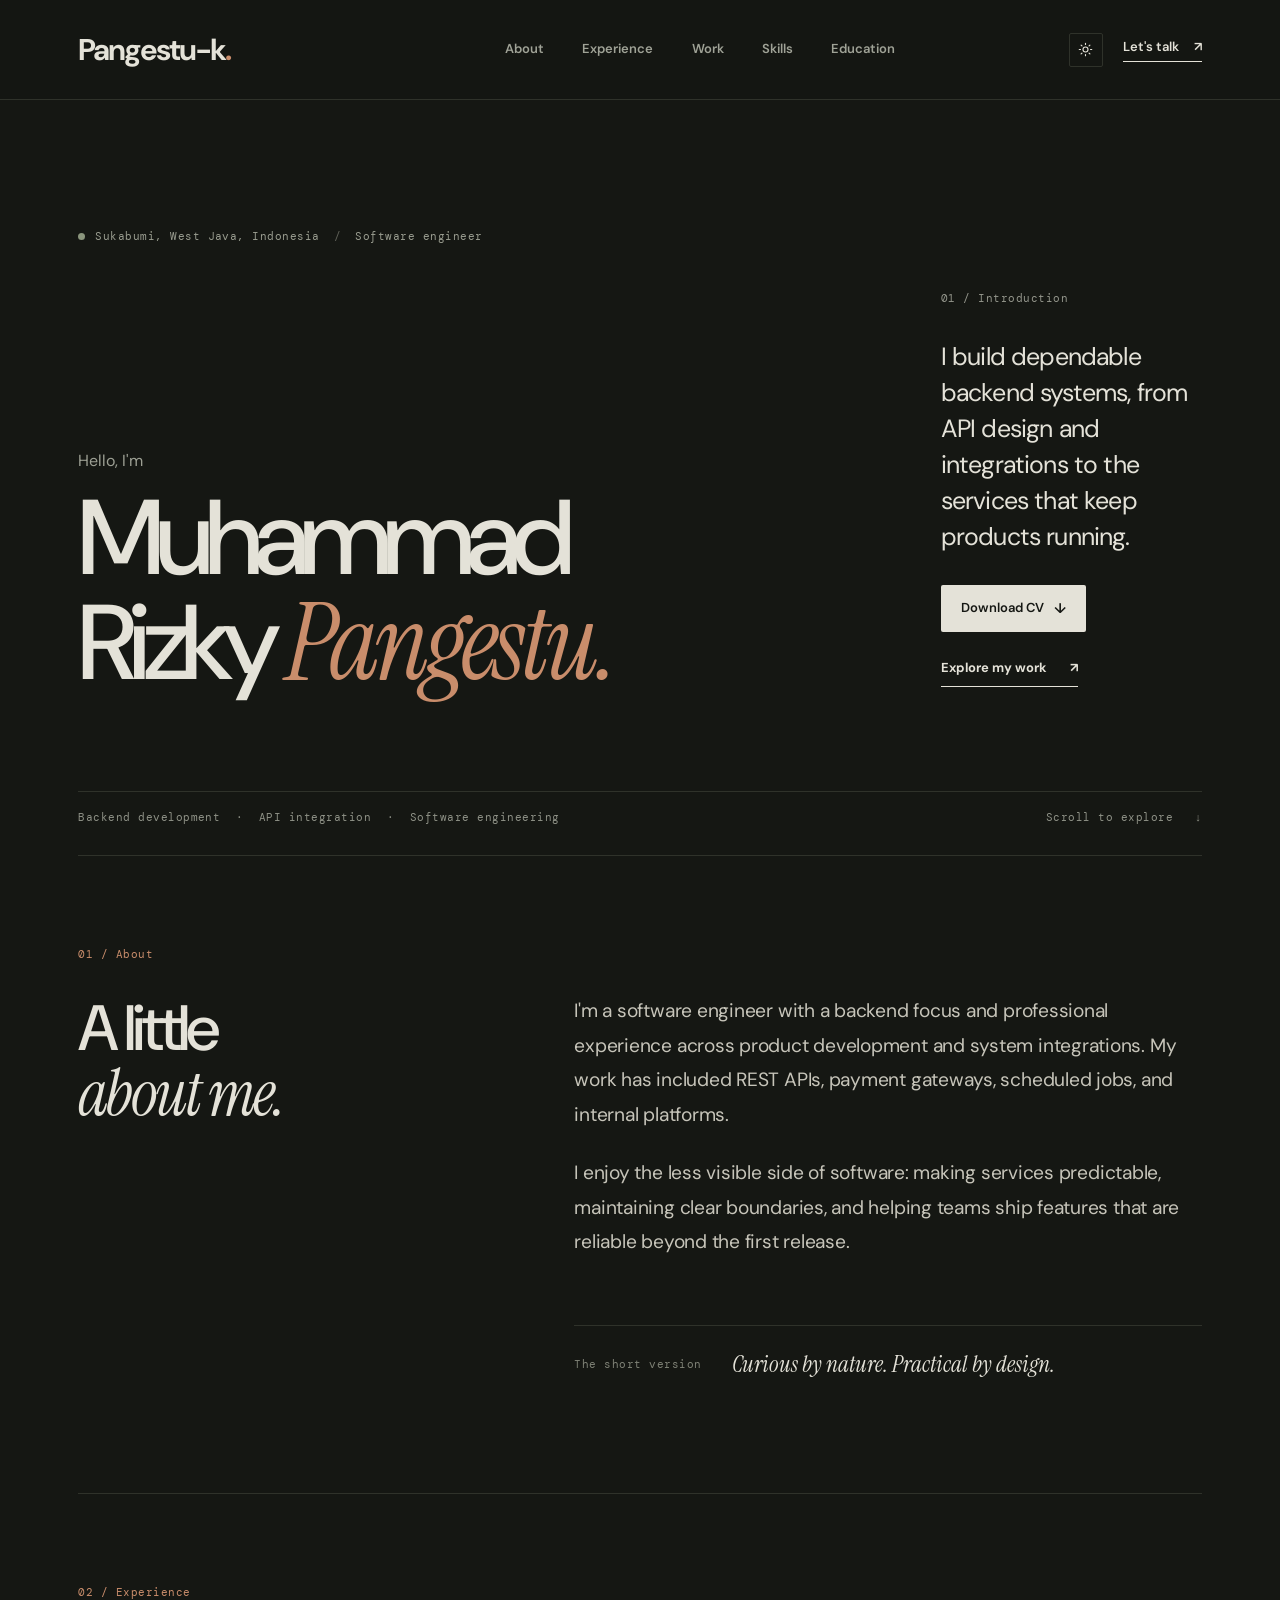
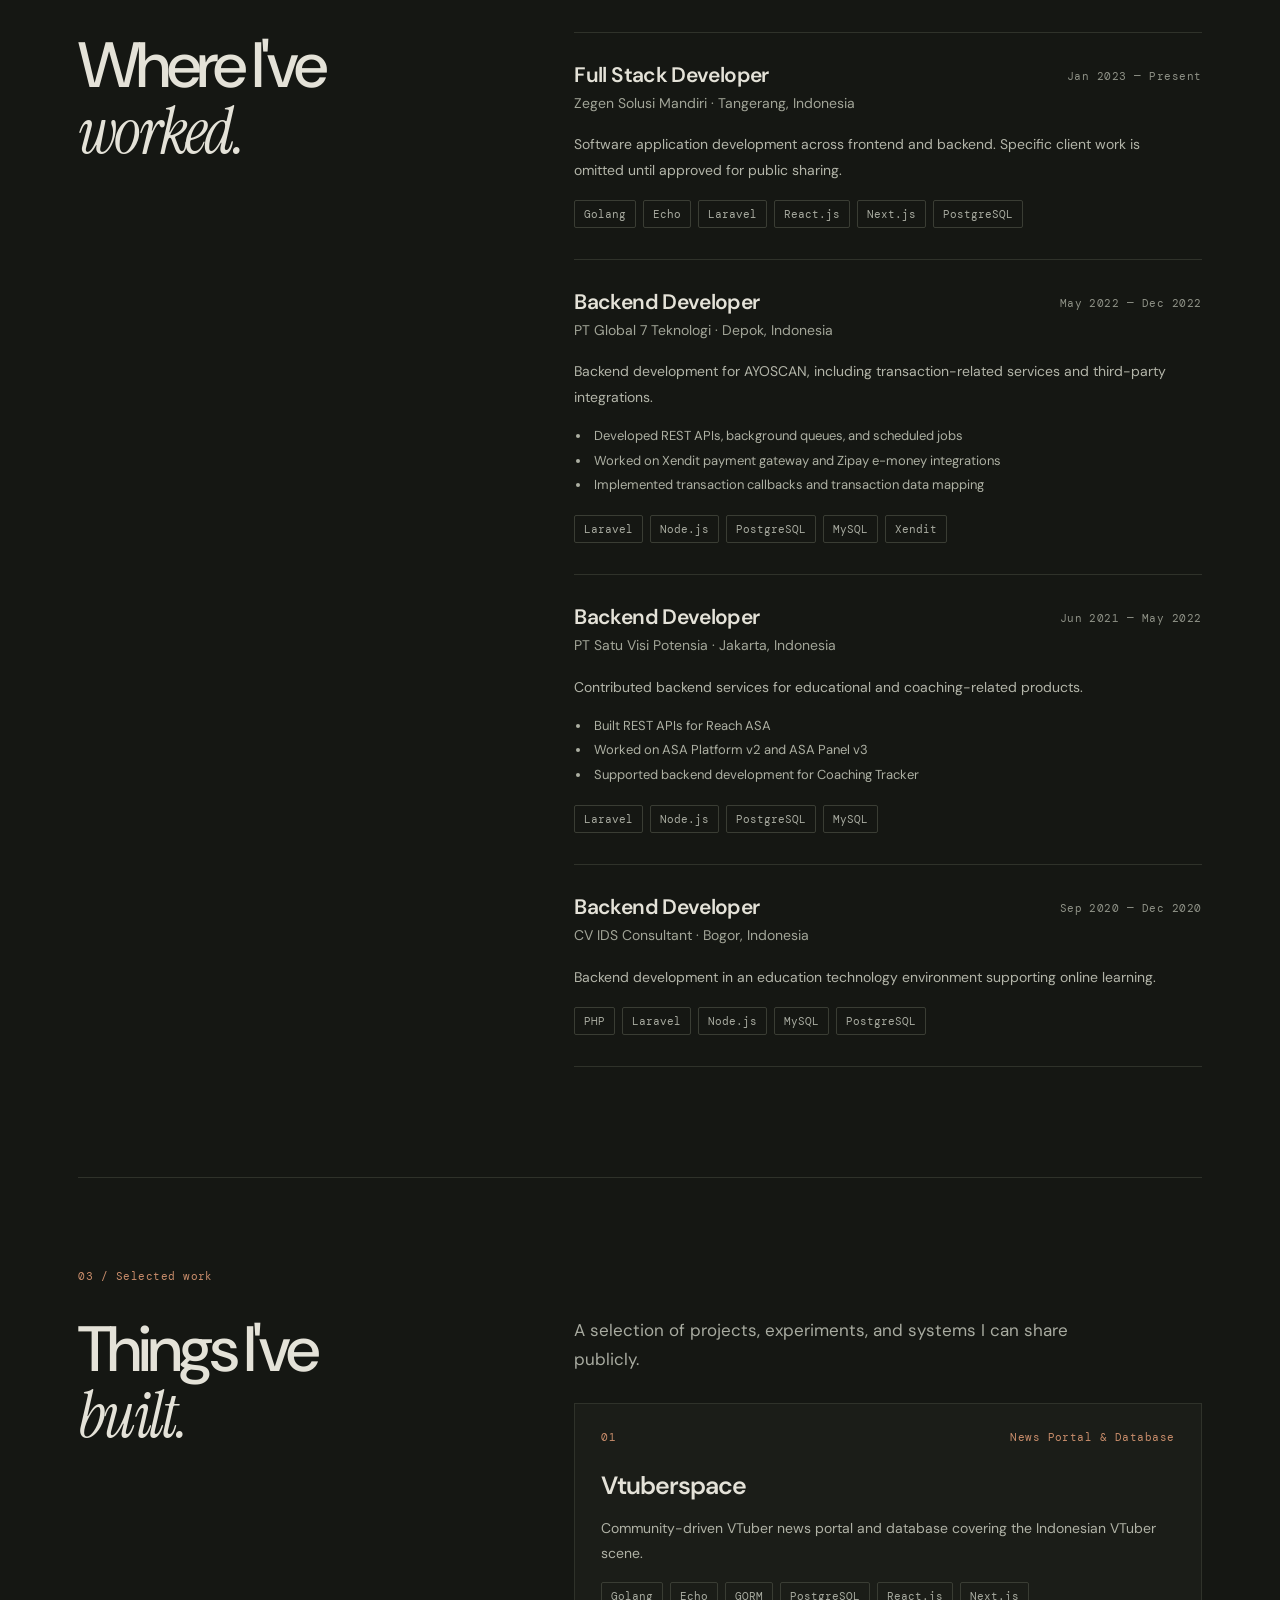
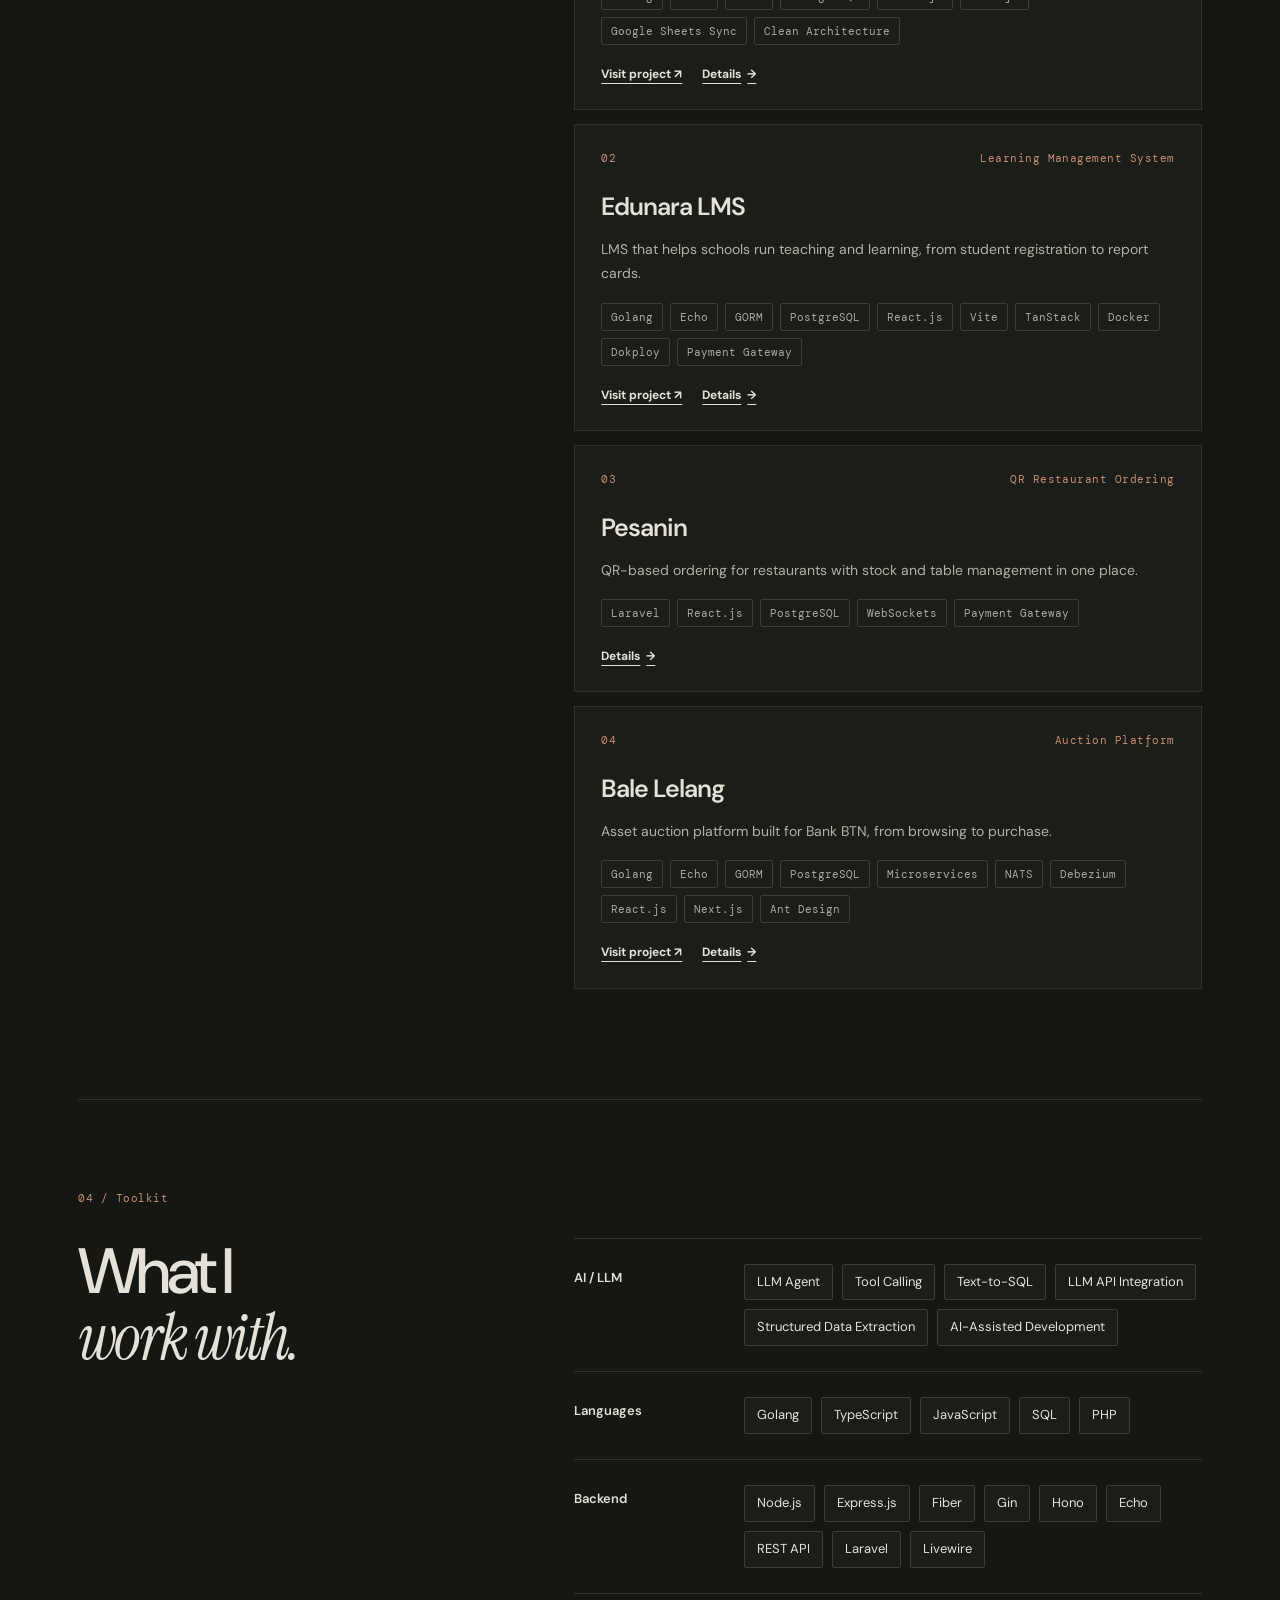
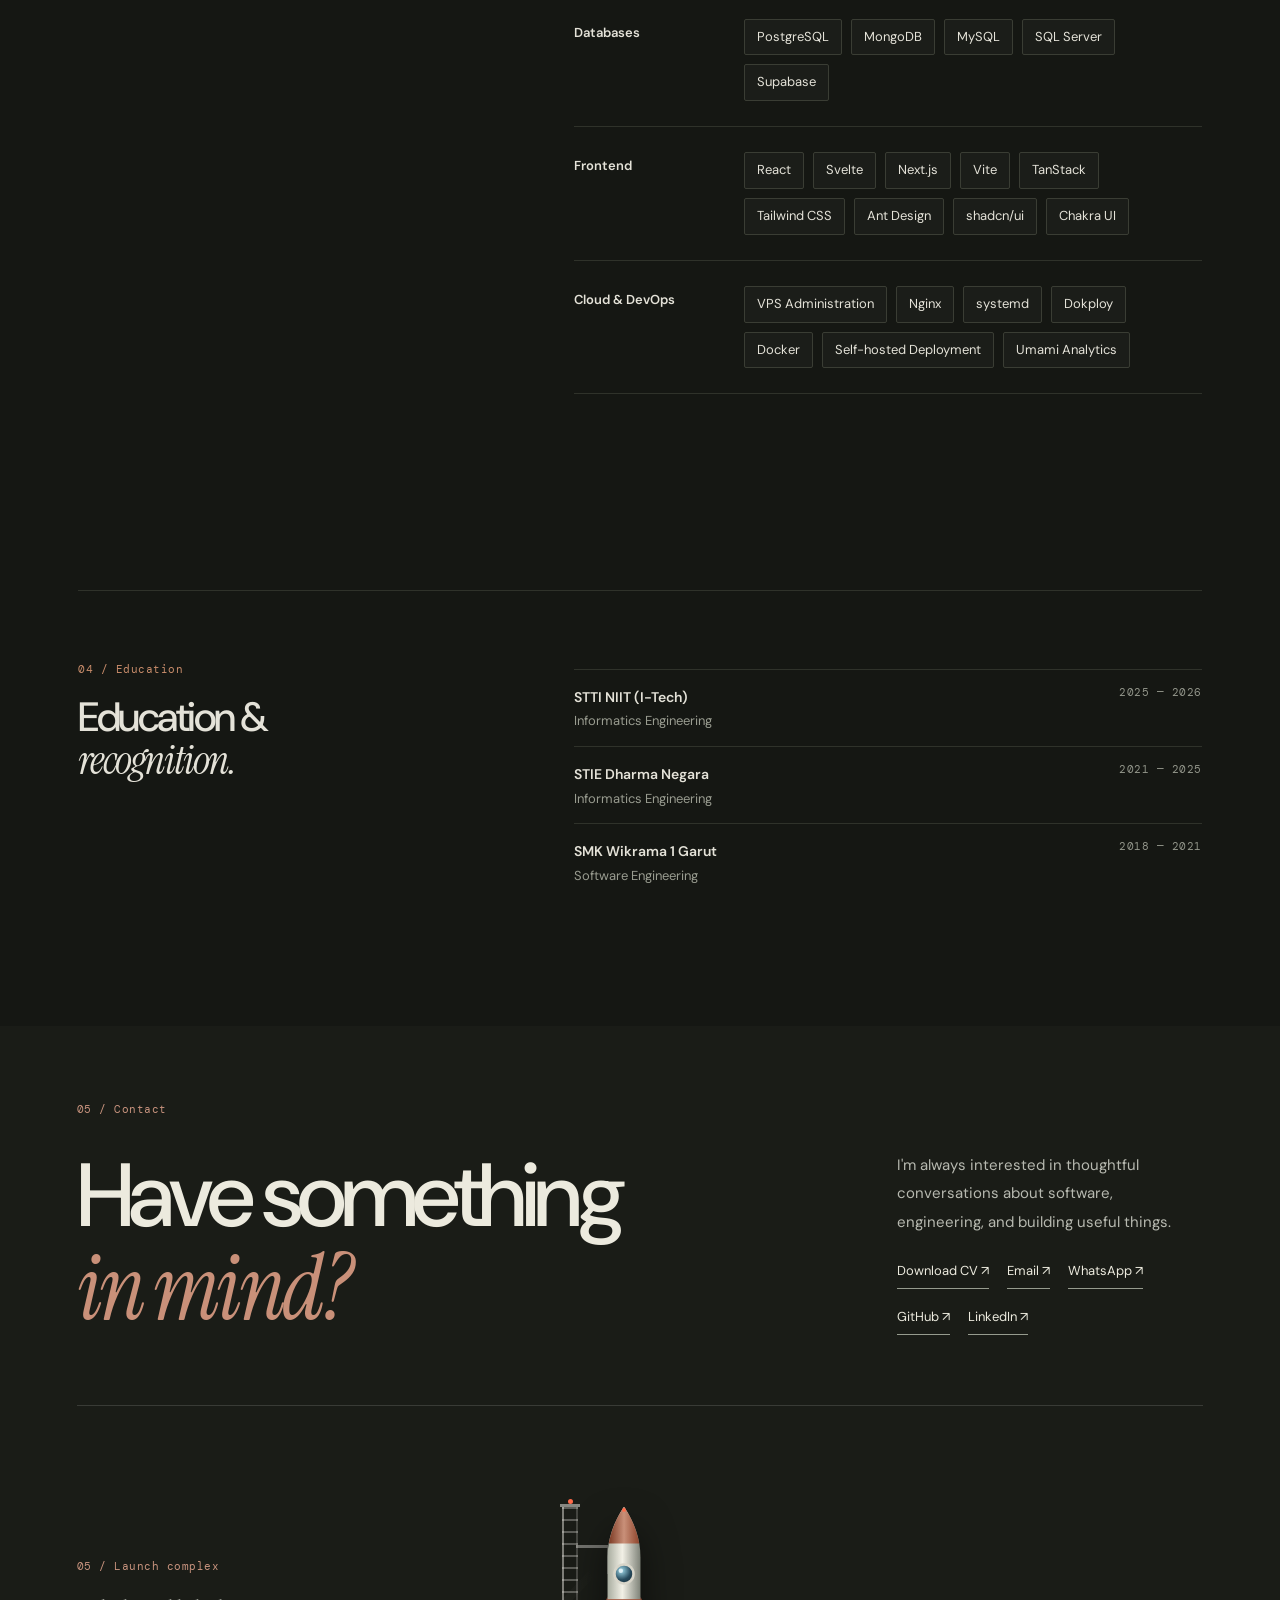
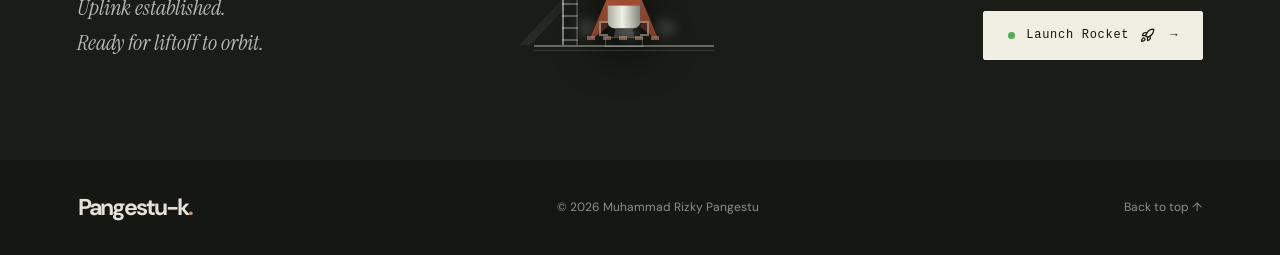
==== commit 330fc2a5: "feat: Enhance launch button with new design and interactive status indicator for improved user exper" ====
--- a/index.html
+++ b/index.html
@@ -67,7 +67,7 @@
         <div class="launchpad" id="launchpad">
           <div class="pad-info"><span class="pad-label">05 / Launch complex</span><p class="pad-text">Uplink established.<br>Ready for liftoff to orbit.</p></div>
           <div class="pad-scene" aria-hidden="true"><div class="pad-flood"></div><div class="pad-tower"></div><div class="pad-arm"></div><div class="pad-rocket"></div><div class="pad-clamp left"></div><div class="pad-clamp right"></div><div class="pad-mount"></div><div class="pad-shadow"></div><span class="pad-smoke s1"></span><span class="pad-smoke s2"></span><span class="pad-smoke s3"></span><div class="pad-ground"></div><span class="pad-light"></span></div>
-          <button class="launch-btn" id="launch-btn" type="button">Launch Rocket <span aria-hidden="true">→</span></button>
+          <button class="launch-btn" id="launch-btn" type="button"><span class="launch-status" aria-hidden="true"></span>Launch Rocket<svg viewBox="0 0 24 24" fill="none" stroke="currentColor" stroke-width="2" stroke-linecap="round" stroke-linejoin="round" aria-hidden="true"><path d="M4.5 16.5c-1.5 1.26-2 5-2 5s3.74-.5 5-2c.71-.84.7-2.13-.09-2.91a2.18 2.18 0 0 0-2.91-.09z"/><path d="m12 15-3-3a22 22 0 0 1 2-3.95A12.88 12.88 0 0 1 22 2c0 2.72-.78 7.5-6 11a22.35 22.35 0 0 1-4 2z"/><path d="M9 12H4s.55-3.03 2-4c1.62-1.08 5 0 5 0"/><path d="M12 15v5s3.03-.55 4-2c1.08-1.62 0-5 0-5"/></svg><span class="launch-arrow" aria-hidden="true">→</span></button>
         </div>
       </section>
     </main>
--- a/styles.css
+++ b/styles.css
@@ -19,7 +19,7 @@
 @media(max-width:610px){.cv-modal-inner{padding:16px}.cv-frame{margin-top:12px}.cv-modal .cta-button{padding:9px 12px;font-size:12px}}
 @media (hover:hover) and (pointer:fine){html.custom-cursor,html.custom-cursor *{cursor:none!important}.cursor-dot{position:fixed;top:0;left:0;width:8px;height:8px;border-radius:50%;background:var(--accent);pointer-events:none;z-index:9999;opacity:0;transition:opacity .3s,width .25s,height .25s,transform .08s}.cursor-ring{position:fixed;top:0;left:0;width:38px;height:38px;border:1.5px solid color-mix(in srgb,var(--accent) 65%,transparent);border-radius:50%;pointer-events:none;z-index:9998;opacity:0;transition:opacity .3s,width .35s cubic-bezier(.22,1,.36,1),height .35s cubic-bezier(.22,1,.36,1),border-color .3s,background-color .3s}html.cursor-active .cursor-dot,html.cursor-active .cursor-ring{opacity:1}.cursor-ring.is-hover{width:60px;height:60px;border-color:var(--accent);background:color-mix(in srgb,var(--accent) 10%,transparent)}.cursor-dot.is-hover{width:4px;height:4px}.cursor-ring.is-down{width:30px;height:30px}.cursor-dot.cursor-hidden,.cursor-ring.cursor-hidden{opacity:0!important}}
 @media (hover:none),(pointer:coarse){.cursor-dot,.cursor-ring{display:none}}
-.launchpad{display:flex;align-items:flex-end;justify-content:space-between;gap:40px;margin-top:70px;padding-top:48px;border-top:1px solid rgba(245,243,237,.14);flex-wrap:wrap}.pad-label{display:block;font-family:var(--mono);font-size:11px;letter-spacing:.045em;color:#c8937e;margin-bottom:14px}.pad-text{font-family:var(--serif);font-style:italic;font-size:22px;color:#b7b9b0;margin:0}.launch-btn{font-family:var(--mono);font-size:12px;letter-spacing:.06em;color:#f5f3ed;background:none;border:1px solid rgba(245,243,237,.35);padding:13px 22px;border-radius:2px;cursor:pointer;transition:color .25s,border-color .25s,background-color .25s,transform .25s}.launch-btn:hover{color:#dfae95;border-color:#dfae95;background:rgba(223,174,149,.08);transform:translateY(-2px)}.launch-btn span{margin-left:10px}
+.launchpad{display:flex;align-items:flex-end;justify-content:space-between;gap:40px;margin-top:70px;padding-top:48px;border-top:1px solid rgba(245,243,237,.14);flex-wrap:wrap}.pad-label{display:block;font-family:var(--mono);font-size:11px;letter-spacing:.045em;color:#c8937e;margin-bottom:14px}.pad-text{font-family:var(--serif);font-style:italic;font-size:22px;color:#b7b9b0;margin:0}.launch-btn{position:relative;overflow:hidden;display:inline-flex;align-items:center;gap:11px;font-family:var(--mono);font-size:12px;font-weight:500;letter-spacing:.06em;color:#12140f;background:#f0ede2;border:1px solid #f0ede2;padding:14px 24px;border-radius:2px;cursor:pointer;transition:color .25s,border-color .25s,background-color .25s,transform .25s,box-shadow .35s;animation:launch-glow 2.8s ease-in-out infinite}.launch-btn:hover{color:#fffdf9;background:#a14b31;border-color:#a14b31;transform:translateY(-2px);animation:none;box-shadow:0 14px 34px -14px rgba(161,75,49,.7)}.launch-btn .launch-arrow{margin-left:4px;transition:transform .3s}.launch-btn:hover .launch-arrow{transform:translateX(5px)}.launch-btn svg{width:15px;height:15px}.launch-status{width:7px;height:7px;border-radius:50%;background:#4caf50;animation:status-blink 1.6s ease-in-out infinite}.launch-btn:hover .launch-status{background:#ffe9b0}.launch-btn::after{content:"";position:absolute;top:-10px;bottom:-10px;left:-45%;width:36%;background:linear-gradient(105deg,transparent,rgba(255,255,255,.4),transparent);transform:skewX(-18deg);animation:sheen 4.6s ease-in-out infinite;pointer-events:none}@keyframes launch-glow{0%,100%{box-shadow:0 0 0 0 rgba(223,174,149,0)}50%{box-shadow:0 0 26px 3px rgba(223,174,149,.32)}}@keyframes status-blink{0%,100%{opacity:1}50%{opacity:.2}}@keyframes sheen{0%,68%{left:-45%}92%,100%{left:125%}}
 .pad-scene{position:relative;width:140px;height:206px}.rocket-svg{overflow:visible}.pad-rocket svg{position:absolute;bottom:15px;left:50%;translate:-50% 0;width:76px;height:auto;filter:drop-shadow(0 16px 18px rgba(0,0,0,.55))}.pad-shadow{position:absolute;bottom:11px;left:50%;translate:-50% 0;width:100px;height:14px;background:radial-gradient(50% 50% at 50% 50%,rgba(0,0,0,.6),transparent 70%);filter:blur(3px)}.pad-ground{position:absolute;bottom:13px;left:-20px;right:-20px;height:2px;background:rgba(245,243,237,.35)}.pad-ground::before{content:"";position:absolute;left:50%;translate:-50% 0;bottom:7px;width:74px;height:4px;background:repeating-linear-gradient(90deg,rgba(201,144,121,.55) 0 8px,transparent 8px 16px)}.pad-ground::after{content:"";position:absolute;left:0;right:0;top:5px;height:1px;background:rgba(245,243,237,.14)}.pad-mount{position:absolute;bottom:13px;left:50%;translate:-50% 0;width:38px;height:10px;background:#191b17;border:1px solid rgba(245,243,237,.28)}.pad-clamp{position:absolute;bottom:24px;width:9px;height:15px;border:2px solid rgba(245,243,237,.42);background:rgba(8,10,8,.45)}.pad-clamp.left{left:calc(50% - 25px);border-right:none}.pad-clamp.right{right:calc(50% - 25px);border-left:none}.pad-tower{position:absolute;left:8px;bottom:15px;width:16px;height:138px;border-left:2px solid rgba(245,243,237,.45);border-right:2px solid rgba(245,243,237,.2);background:repeating-linear-gradient(180deg,rgba(245,243,237,.3) 0 2px,transparent 2px 12px)}.pad-tower::after{content:"";position:absolute;top:-3px;left:-4px;right:-4px;height:3px;background:rgba(245,243,237,.5)}.pad-arm{position:absolute;left:22px;bottom:112px;width:32px;height:3px;background:rgba(245,243,237,.4)}.pad-arm::after{content:"";position:absolute;right:0;top:3px;width:1px;height:26px;background:rgba(245,243,237,.3)}.pad-flood{position:absolute;left:-34px;bottom:15px;width:130px;height:140px;background:linear-gradient(76deg,rgba(245,243,237,.08),transparent 58%);clip-path:polygon(0 100%,100% 0,100% 10%,8% 100%)}.pad-light{position:absolute;left:14px;bottom:156px;width:5px;height:5px;border-radius:50%;background:#ff6b4a;animation:beacon 2.2s ease-in-out infinite}.pad-smoke{position:absolute;bottom:18px;width:28px;height:28px;border-radius:50%;background:radial-gradient(circle,rgba(245,243,237,.16),transparent 70%);filter:blur(3px);animation:steam 5s ease-in-out infinite}.pad-smoke.s1{left:14%}.pad-smoke.s2{right:10%;animation-delay:1.7s}.pad-smoke.s3{left:44%;bottom:14px;animation-delay:3.3s}@keyframes steam{0%{transform:translateY(0) scale(.7);opacity:0}30%{opacity:.85}100%{transform:translateY(-48px) scale(1.5);opacity:0}}
 .rocket-flame{transform-box:fill-box;transform-origin:50% 0;opacity:0}.launch-overlay.flame-on .rocket-flame{opacity:1;animation:flicker .16s ease-in-out infinite alternate}@keyframes flicker{from{transform:scaleY(.82) scaleX(1.06)}to{transform:scaleY(1.14) scaleX(.9)}}.beacon{animation:beacon 2.2s ease-in-out infinite}@keyframes beacon{0%,100%{opacity:.2}50%{opacity:1}}
 .launch-overlay{position:fixed;inset:0;z-index:200;background:#04060c;visibility:hidden;opacity:0;transition:opacity .6s ease,visibility .6s}.launch-overlay::before{content:"";position:absolute;inset:0;background:radial-gradient(120% 90% at 50% 108%,#14202e 0%,#0a1220 45%,#040711 100%);opacity:var(--space,0)}.launch-overlay.open{visibility:visible;opacity:1}.launch-overlay::after{content:"";position:absolute;inset:0;background:radial-gradient(58% 30% at 50% 100%,rgba(255,170,90,.13),transparent 72%),linear-gradient(180deg,#04060c 0%,#0a1322 40%,#16283e 62%,#1d324b 80%,#101b2b 100%);opacity:calc(1 - var(--space,0))}#starfield{position:absolute;inset:0;width:100%;height:100%;z-index:1}
